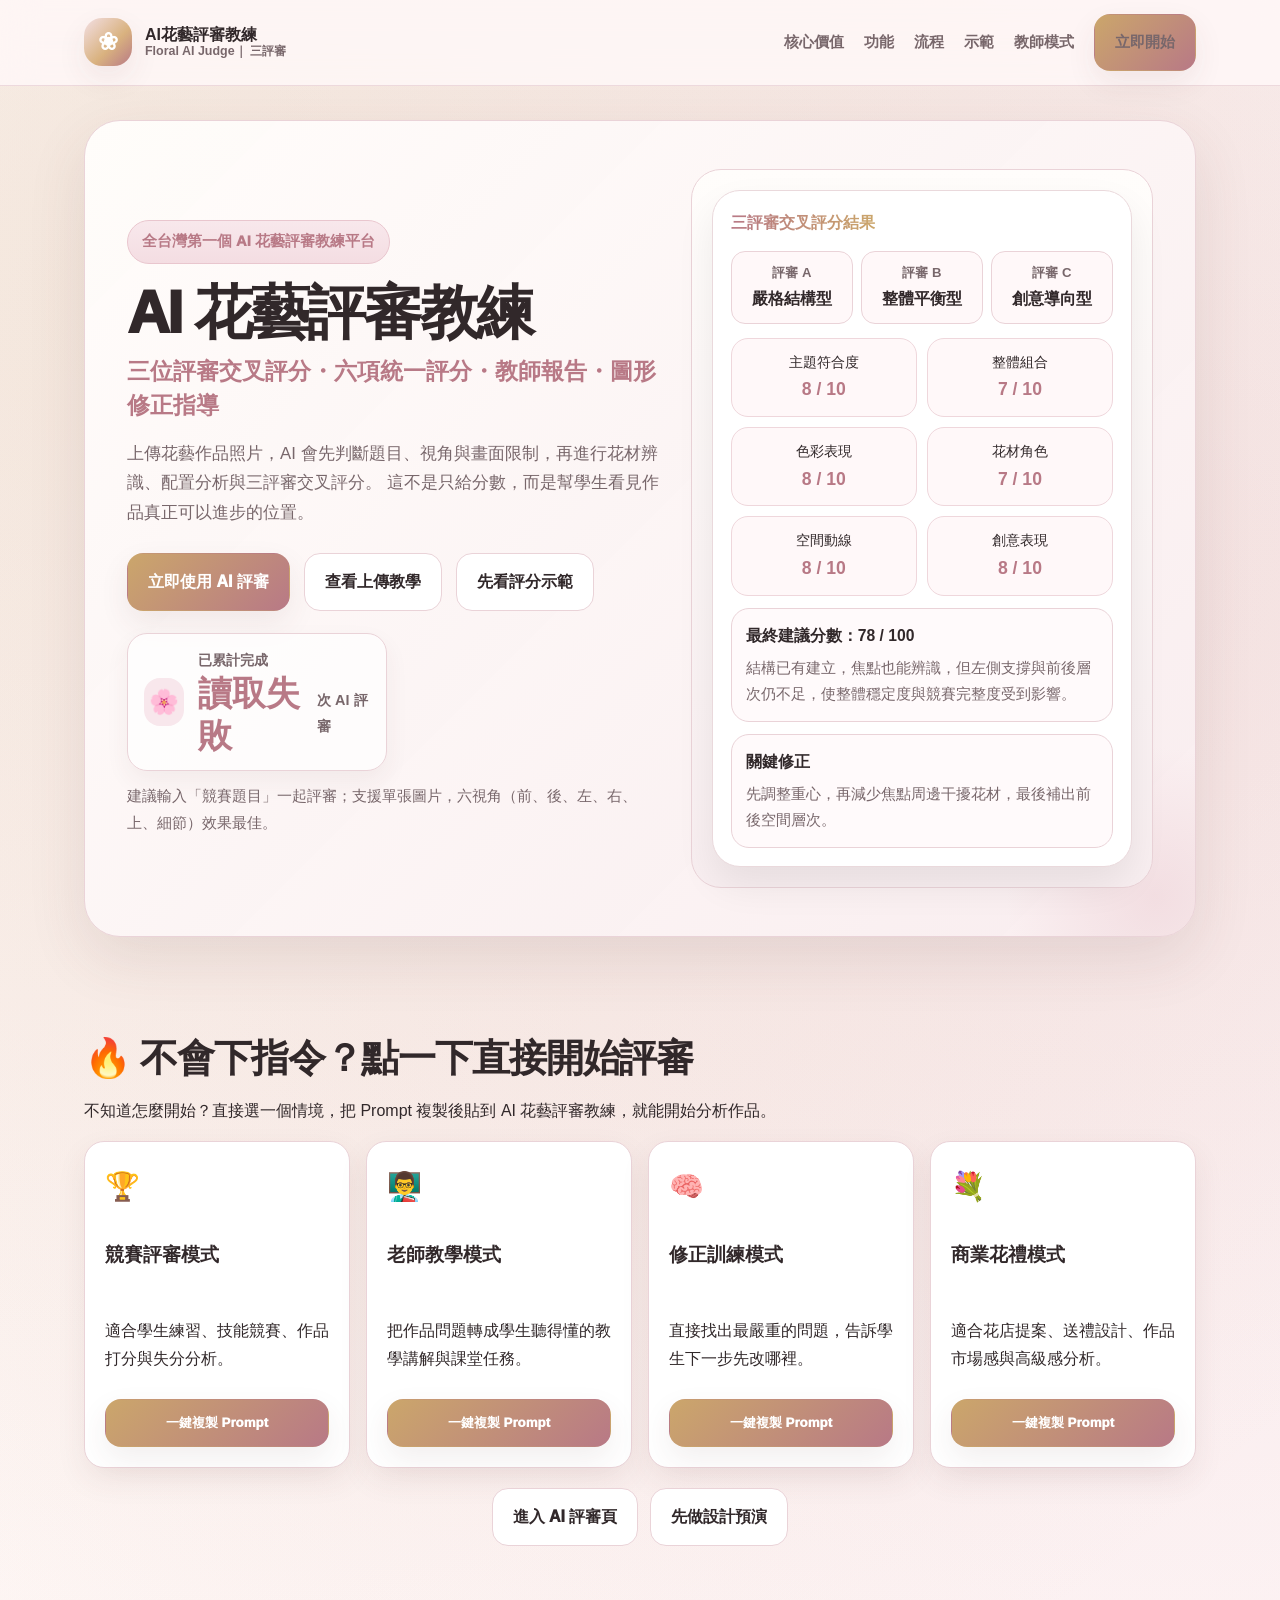
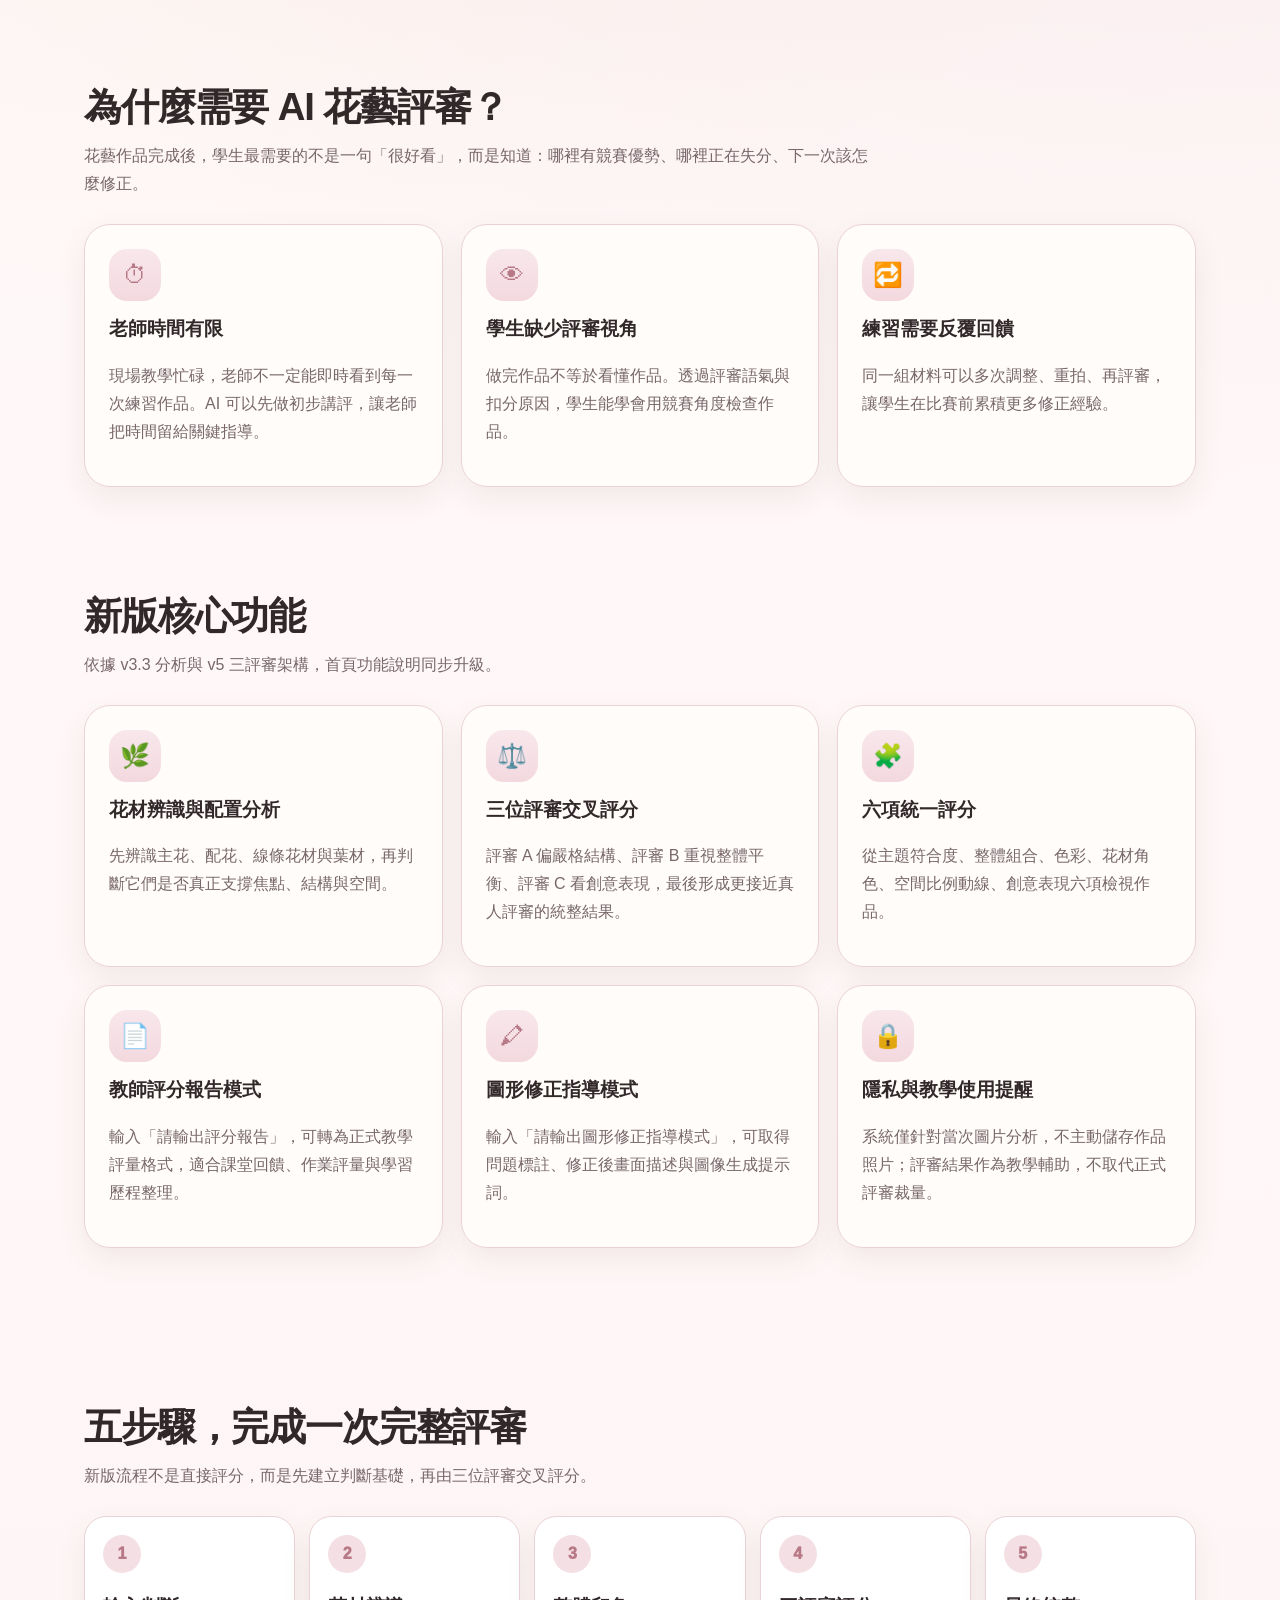
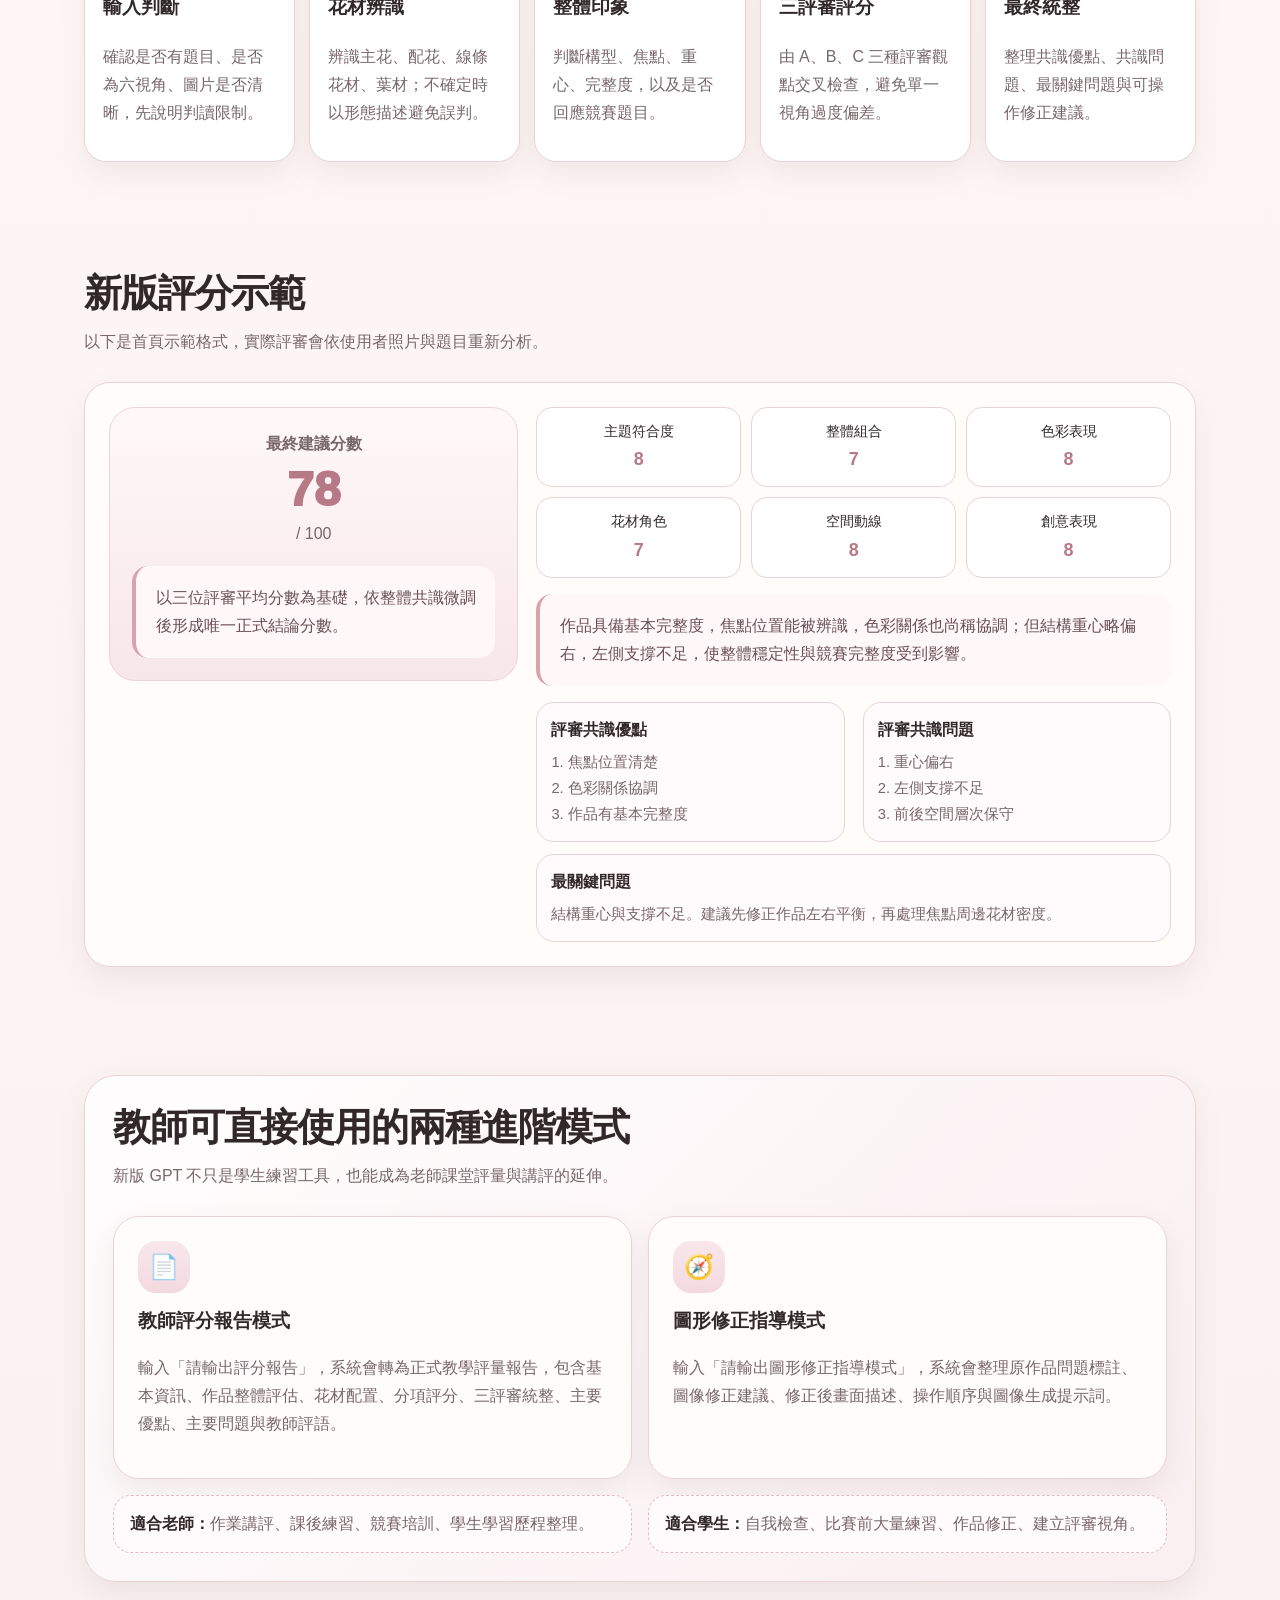
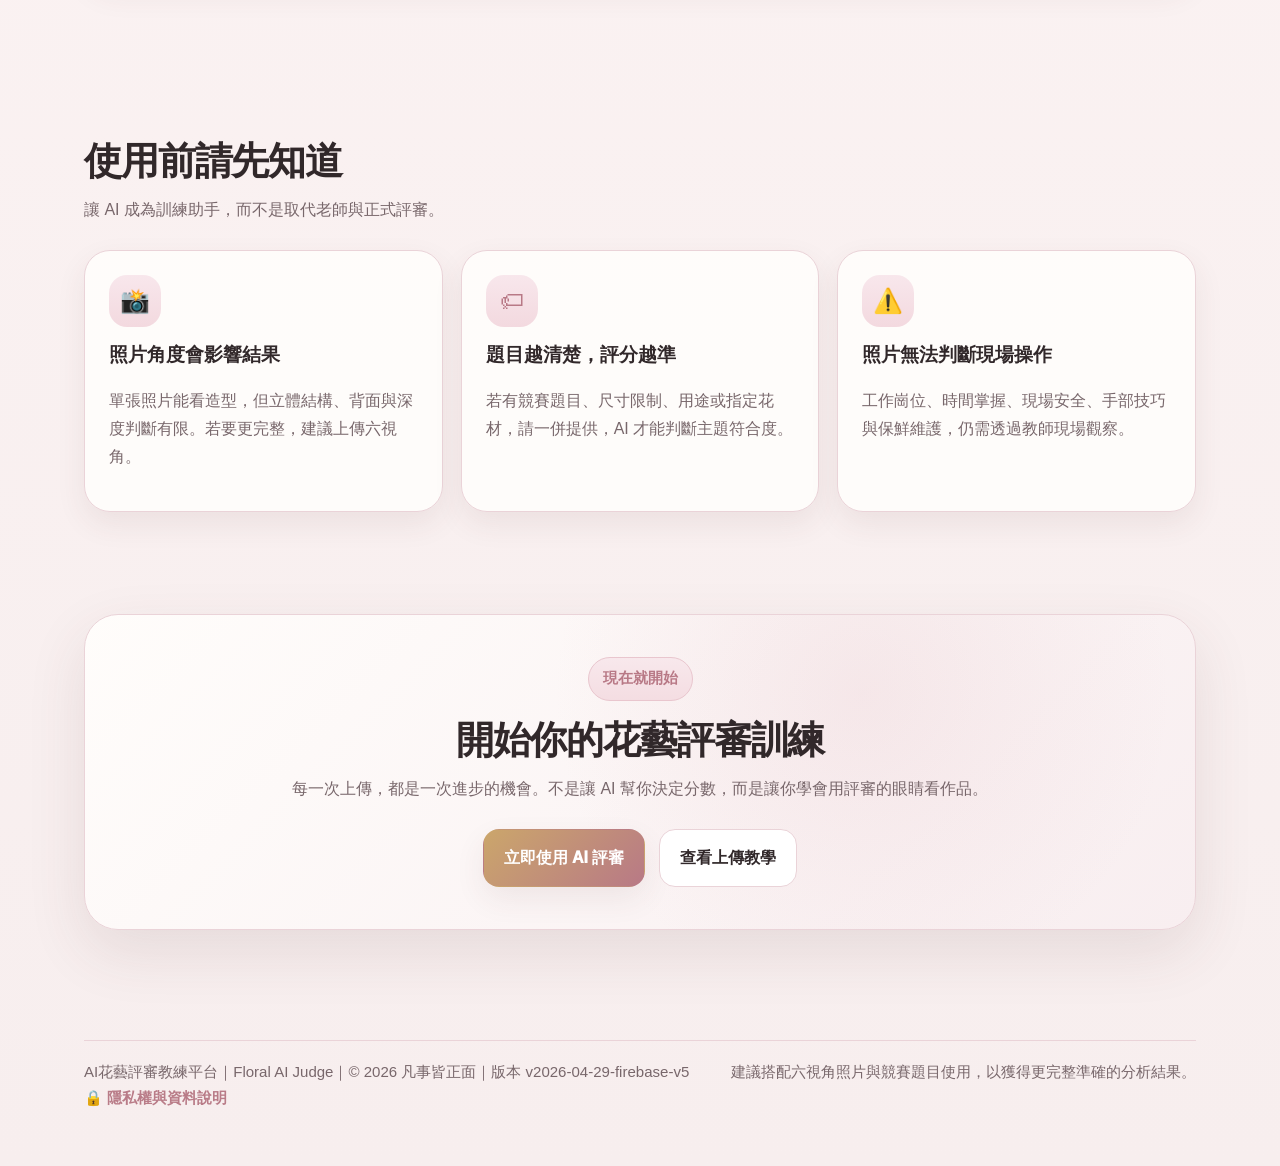
==== index.html @ 9bad2cea "Add files via upload" ====
<!DOCTYPE html>
<html lang="zh-Hant">
<head>
  <meta charset="utf-8" />
  <meta name="viewport" content="width=device-width, initial-scale=1.0" />

  <title>AI花藝評審教練平台｜三評審交叉評分</title>
  <meta name="app-version" content="2026-04-29-firebase-v5" />
  <meta name="description" content="全台灣第一個 AI 花藝評審教練平台。支援花材辨識、三位評審交叉評分、六項統一評分、教師評分報告與圖形修正指導模式。" />
  <meta name="keywords" content="AI花藝評審, 花藝評審教練, 花藝競賽, 花藝訓練, 三評審交叉評分, 教師評分報告, 圖形修正指導, Floral AI Judge" />
  <meta name="author" content="凡事皆正面" />
  <meta name="robots" content="index, follow" />

  <link rel="canonical" href="https://flora-coach-ai.web.app/" />

  <meta property="og:type" content="website" />
  <meta property="og:title" content="AI花藝評審教練平台｜三評審交叉評分" />
  <meta property="og:description" content="上傳花藝作品，獲得競賽級分析、三評審交叉評分、教師報告與圖形修正指導。" />
  <meta property="og:url" content="https://flora-coach-ai.web.app/" />
  <meta property="og:site_name" content="AI花藝評審教練平台" />
  <meta property="og:locale" content="zh_TW" />

  <meta name="twitter:card" content="summary_large_image" />
  <meta name="twitter:title" content="AI花藝評審教練平台｜三評審交叉評分" />
  <meta name="twitter:description" content="AI花藝評審教練" />

  <style>
    :root{
      --bg:#fff7f7;
      --bg2:#f8ecee;
      --card:#fffdfb;
      --ink:#31282a;
      --muted:#78676b;
      --soft:#f8e8ec;
      --soft2:#fff3f5;
      --line:#ead3d8;
      --rose:#d9a3ad;
      --rose-deep:#b87986;
      --gold:#cba66b;
      --gold-deep:#9c7440;
      --green:#6d8068;
      --green-soft:#eef6ec;
      --blue:#63788f;
      --shadow:0 22px 60px rgba(93, 51, 56, .11);
      --shadow2:0 12px 30px rgba(93, 51, 56, .08);
      --radius:26px;
      --max:1160px;
    }

    *{box-sizing:border-box}
    html{scroll-behavior:smooth}
    body{
      margin:0;
      font-family:-apple-system,BlinkMacSystemFont,"Segoe UI","Noto Sans TC","PingFang TC","Microsoft JhengHei",sans-serif;
      color:var(--ink);
      background:
        radial-gradient(circle at 10% 5%, rgba(203,166,107,.18), transparent 28%),
        radial-gradient(circle at 90% 10%, rgba(217,163,173,.24), transparent 28%),
        linear-gradient(180deg, #fffafa 0%, var(--bg) 48%, #f7eeee 100%);
      line-height:1.75;
    }

    a{text-decoration:none;color:inherit}
    .container{max-width:var(--max);margin:0 auto;padding:0 24px}
    .section{padding:78px 0}
    .muted{color:var(--muted)}
    .nowrap{white-space:nowrap}

    .nav{
      position:sticky;
      top:0;
      z-index:50;
      backdrop-filter:blur(18px);
      background:rgba(255,248,248,.82);
      border-bottom:1px solid rgba(234,211,216,.86);
    }

    .nav-inner{
      max-width:var(--max);
      margin:0 auto;
      padding:14px 24px;
      display:flex;
      align-items:center;
      justify-content:space-between;
      gap:18px;
    }

    .brand{display:flex;align-items:center;gap:13px;font-weight:900}
    .brand-mark{
      width:48px;height:48px;border-radius:18px;
      background:linear-gradient(135deg,#f3dfe4,#d9b27f 58%,#b87986);
      display:grid;place-items:center;color:#fff;font-size:24px;
      box-shadow:var(--shadow2);
    }
    .brand-text{line-height:1.18}
    .brand-text small{display:block;color:var(--muted);font-weight:750;font-size:.78rem}

    .nav-links{display:flex;align-items:center;gap:20px}
    .nav-links a{color:var(--muted);font-weight:850;font-size:.95rem}
    .nav-links a:hover{color:var(--ink)}

    .btn{
      display:inline-flex;align-items:center;justify-content:center;gap:9px;
      border-radius:16px;
      padding:14px 20px;
      font-weight:950;
      border:1px solid transparent;
      cursor:pointer;
      transition:.18s ease;
    }
    .btn:hover{transform:translateY(-1px)}
    .btn-primary{
      color:#fff;
      background:linear-gradient(135deg,var(--gold),var(--rose-deep));
      box-shadow:var(--shadow2);
    }
    .btn-secondary{background:#fff;border-color:var(--line);color:var(--ink)}
    .btn-secondary:hover{background:var(--soft2)}
    .btn-green{
      color:#fff;
      background:linear-gradient(135deg,#7f9f73,#4f7b59);
      box-shadow:var(--shadow2);
    }
    .btn-mini{padding:10px 14px;border-radius:14px;font-size:.93rem}

    .hero{padding:34px 0 38px}
    .hero-card{
      position:relative;
      overflow:hidden;
      border-radius:36px;
      border:1px solid var(--line);
      background:
        linear-gradient(135deg, rgba(255,253,251,.98), rgba(249,238,240,.96));
      box-shadow:var(--shadow);
      padding:48px 42px;
      display:grid;
      grid-template-columns:1.07fr .93fr;
      gap:32px;
      align-items:center;
    }
    .hero-card::after{
      content:"";
      position:absolute;
      width:320px;height:320px;border-radius:50%;
      right:-120px;bottom:-120px;
      background:radial-gradient(circle, rgba(217,163,173,.22), transparent 66%);
      pointer-events:none;
    }

    .badge{
      display:inline-flex;
      align-items:center;
      gap:8px;
      border-radius:999px;
      padding:8px 14px;
      background:linear-gradient(180deg,#f8e8ec,#f4dde2);
      border:1px solid #e9c6ce;
      color:var(--rose-deep);
      font-size:.92rem;
      font-weight:950;
    }

    .hero-title{
      margin:18px 0 12px;
      font-size:clamp(2.28rem,4.6vw,4.75rem);
      line-height:1.04;
      letter-spacing:-.045em;
      font-weight:1000;
    }
    .hero-sub{
      margin:0 0 12px;
      font-size:clamp(1.08rem,2vw,1.45rem);
      color:var(--rose-deep);
      font-weight:900;
      line-height:1.45;
    }
    .lead{max-width:650px;color:var(--muted);font-size:1.05rem}
    .cta-row{display:flex;gap:14px;flex-wrap:wrap;margin-top:26px}
    .stat-row{
      display:grid;
      grid-template-columns:repeat(2,minmax(0,1fr));
      gap:12px;
      margin-top:22px;
      max-width:540px;
    }
    .stat-card{
      background:rgba(255,255,255,.74);
      border:1px solid var(--line);
      border-radius:20px;
      padding:14px 16px;
      box-shadow:0 10px 24px rgba(93,51,56,.06);
    }
    .stat-label{color:var(--muted);font-size:.9rem;font-weight:850}
    .stat-number{display:block;font-size:1.75rem;line-height:1.2;font-weight:1000;color:var(--rose-deep)}
    .tiny-note{margin-top:12px;color:var(--muted);font-size:.95rem}

    .hero-panel{
      position:relative;
      background:linear-gradient(180deg,#fffdfb,#f8eef0);
      border:1px solid var(--line);
      border-radius:30px;
      padding:20px;
      min-height:472px;
      z-index:1;
    }
    .mock-report{
      background:#fff;
      border:1px solid #ead9dc;
      border-radius:28px;
      padding:18px;
      box-shadow:0 18px 38px rgba(0,0,0,.07);
    }
    .screen-top{display:flex;align-items:center;justify-content:space-between;margin-bottom:14px}
    .screen-title{font-weight:1000}
    .pill{
      display:inline-block;
      background:#f8e7ec;
      color:var(--rose-deep);
      border-radius:999px;
      padding:6px 10px;
      font-size:.8rem;
      font-weight:950;
    }

    .screen-title{
      font-weight:1000;
      background:linear-gradient(90deg,#b87986,#cba66b);
      -webkit-background-clip:text;
      -webkit-text-fill-color:transparent;
    }

    .judge-tabs{display:grid;grid-template-columns:repeat(3,1fr);gap:8px;margin:10px 0 14px}
    .judge-tab{
      border:1px solid var(--line);
      border-radius:14px;
      padding:10px 8px;
      background:#fff8f9;
      text-align:center;
      font-size:.82rem;
      color:var(--muted);
      font-weight:850;
    }
    .judge-tab b{display:block;color:var(--ink);font-size:1rem}

    .score-grid{display:grid;grid-template-columns:repeat(2,1fr);gap:10px}
    .score-item{
      background:#fff8f9;
      border:1px solid #efd7dc;
      border-radius:17px;
      padding:11px 10px;
      text-align:center;
      font-size:.88rem;
    }
    .score-item b{display:block;color:var(--rose-deep);font-size:1.1rem}
    .mini-card{
      margin-top:12px;
      padding:13px 14px;
      border-radius:18px;
      border:1px solid var(--line);
      background:#fffafb;
    }
    .mini-card h4{margin:0 0 7px;font-size:.98rem}
    .mini-card div,.mini-card p{color:var(--muted);font-size:.92rem;margin:0}

    .section-title{
      margin:0 0 12px;
      font-size:clamp(1.75rem,3vw,2.45rem);
      line-height:1.2;
      letter-spacing:-.03em;
    }
    .section-sub{margin:0 0 26px;color:var(--muted);max-width:790px}
    .grid-3{display:grid;grid-template-columns:repeat(3,1fr);gap:18px}
    .grid-2{display:grid;grid-template-columns:repeat(2,1fr);gap:18px}
    .card{
      background:rgba(255,253,251,.92);
      border:1px solid var(--line);
      border-radius:var(--radius);
      box-shadow:var(--shadow2);
      padding:24px;
    }
    .card h3{margin:0 0 8px;font-size:1.16rem}
    .icon{
      width:52px;height:52px;border-radius:18px;
      display:grid;place-items:center;
      background:linear-gradient(180deg,#f8e7ec,#f3d9df);
      color:var(--rose-deep);
      font-size:24px;
      margin-bottom:12px;
    }

    .process{
      position:relative;
      display:grid;
      grid-template-columns:repeat(5,1fr);
      gap:14px;
    }
    .process-card{
      background:#fff;
      border:1px solid var(--line);
      border-radius:22px;
      padding:18px;
      box-shadow:var(--shadow2);
    }
    .step-num{
      width:38px;height:38px;border-radius:50%;
      display:grid;place-items:center;
      background:#f4dfe4;
      color:var(--rose-deep);
      font-weight:1000;
      margin-bottom:10px;
    }

    .feature-band{
      border:1px solid var(--line);
      border-radius:32px;
      padding:28px;
      background:linear-gradient(135deg,rgba(255,255,255,.86),rgba(250,238,241,.88));
      box-shadow:var(--shadow2);
    }

    .sample-wrap{
      display:grid;
      grid-template-columns:1fr 1.55fr;
      gap:18px;
      align-items:start;
    }
    .score-box{
      background:linear-gradient(180deg,#fff8f9,#f7e6ea);
      border:1px solid #ecd4da;
      border-radius:26px;
      padding:22px;
      text-align:center;
    }
    .score-box .big{font-size:3rem;font-weight:1000;color:var(--rose-deep);line-height:1}
    .score-list{display:grid;grid-template-columns:repeat(3,1fr);gap:10px}
    .score-list div{
      background:#fff;
      border:1px solid var(--line);
      border-radius:16px;
      padding:11px 10px;
      text-align:center;
      font-size:.9rem;
    }
    .score-list b{display:block;color:var(--rose-deep);font-size:1.12rem}
    .quote{
      margin-top:16px;
      padding:18px 18px 18px 20px;
      border-left:4px solid var(--rose);
      background:#fff7f8;
      border-radius:16px;
      color:#695057;
    }

    .teacher-report{
      display:grid;
      grid-template-columns:1fr 1fr;
      gap:16px;
    }
    .report-line{
      border:1px dashed #e2bdc5;
      background:#fffafb;
      border-radius:18px;
      padding:14px 16px;
      color:var(--muted);
    }
    .report-line b{color:var(--ink)}

    .cta{
      text-align:center;
      border:1px solid var(--line);
      border-radius:34px;
      padding:42px 24px;
      box-shadow:var(--shadow);
      background:
        radial-gradient(circle at 70% 25%, rgba(217,163,173,.16), transparent 38%),
        linear-gradient(135deg, rgba(255,253,251,.98), rgba(248,238,240,.96));
    }

    .footer{padding:32px 0 54px;color:var(--muted);font-size:.94rem}
    .footer-line{
      display:flex;
      justify-content:space-between;
      flex-wrap:wrap;
      gap:16px;
      border-top:1px solid var(--line);
      padding-top:18px;
    }

    @media (max-width:980px){
      .hero-card,.grid-3,.grid-2,.sample-wrap,.teacher-report{grid-template-columns:1fr}
      .process{grid-template-columns:1fr 1fr}
      .hero-card{padding:34px 24px}
      .nav-inner{flex-wrap:wrap}
      .nav-links{gap:14px;flex-wrap:wrap}
    }

    @media (max-width:640px){
      .container,.nav-inner{padding-left:18px;padding-right:18px}
      .brand-mark{width:42px;height:42px;border-radius:15px}
      .brand-text small{font-size:.72rem}
      .hero{padding-top:22px}
      .hero-panel{min-height:auto}
      .stat-row,.process{grid-template-columns:1fr}
      .score-list,.score-grid{grid-template-columns:1fr 1fr}
      .btn{width:100%}
      .cta-row{flex-direction:column}
      .section{padding:58px 0}
    }

     .prompt-starter-section {
  padding: 60px 0;
}

.prompt-starter-grid {
  display: grid;
  grid-template-columns: repeat(4, 1fr);
  gap: 16px;
}

.prompt-starter-card {
  background: #fff;
  border: 1px solid var(--line);
  border-radius: 20px;
  padding: 20px;
  box-shadow: var(--shadow2);
  display: flex;
  flex-direction: column;
  gap: 10px;
}

.prompt-icon {
  font-size: 28px;
}

.prompt-starter-actions {
  margin-top: 20px;
  display: flex;
  gap: 12px;
  justify-content: center;
  flex-wrap: wrap;
}

@media (max-width: 900px) {
  .prompt-starter-grid {
    grid-template-columns: 1fr 1fr;
  }
}

@media (max-width: 600px) {
  .prompt-starter-grid {
    grid-template-columns: 1fr;
  }
}


  </style>

  <script type="application/ld+json">
  {
    "@context":"https://schema.org",
    "@type":"WebSite",
    "name":"AI花藝評審教練平台",
    "url":"https://flora-coach-ai.web.app/",
    "description":"支援花材辨識、三位評審交叉評分、教師評分報告與圖形修正指導的 AI 花藝教學工具。",
    "inLanguage":"zh-Hant",
    "publisher":{"@type":"Organization","name":"凡事皆正面"}
  }
  </script>
</head>

<body>
  <nav class="nav">
    <div class="nav-inner">
      <a class="brand" href="#top" aria-label="回到首頁">
        <div class="brand-mark">❀</div>
        <div class="brand-text">
          AI花藝評審教練
          <small>Floral AI Judge｜ 三評審</small>
        </div>
      </a>

      <div class="nav-links">
        <a href="#value">核心價值</a>
        <a href="#features">功能</a>
        <a href="#workflow">流程</a>
        <a href="#sample">示範</a>
        <a href="#teacher">教師模式</a>
        <a class="btn btn-primary"
           href="https://chatgpt.com/g/g-69cd22b183548191bb183c5349d9cc3a-aihua-yi-ping-shen-jiao-lian"
           target="_blank"
           rel="noopener noreferrer"
           onclick="addGasCounterOnce()">
            立即開始
        </a>
      </div>
    </div>
  </nav>

  <header class="hero" id="top">
    <div class="container">
      <div class="hero-card">
        <div>
          <span class="badge">全台灣第一個 AI 花藝評審教練平台</span>
          <h1 class="hero-title">AI 花藝評審教練</h1>
          <p class="hero-sub">三位評審交叉評分・六項統一評分・教師報告・圖形修正指導</p>

          <p class="lead">
            上傳花藝作品照片，AI 會先判斷題目、視角與畫面限制，再進行花材辨識、配置分析與三評審交叉評分。
            這不是只給分數，而是幫學生看見作品真正可以進步的位置。
          </p>

          <div class="cta-row">
            <a class="btn btn-primary"
              href="https://chatgpt.com/g/g-69cd22b183548191bb183c5349d9cc3a-aihua-yi-ping-shen-jiao-lian"
              target="_blank"
                rel="noopener noreferrer"
               onclick="addGasCounterOnce()">
                立即使用 AI 評審
            </a>
            <a class="btn btn-secondary" href="upload-guide.html">查看上傳教學</a>
            <a class="btn btn-secondary" href="#sample">先看評分示範</a>
                       
          </div>

          <div class="stat-row" aria-label="平台使用統計">
          <div class="stat-card" style="display:flex;align-items:center;gap:14px;max-width:360px;">
            <div style="width:48px;height:48px;border-radius:16px;background:#f8e7ec;display:grid;place-items:center;font-size:24px;">
              🌸
            </div>
              <div>
               <div class="stat-label">已累計完成</div>
                <div style="display:flex;align-items:baseline;gap:8px;">
                 <span class="stat-number" style="font-size:2.15rem;">
                   <b id="counterValue">載入中…</b>
                 </span>
                <span class="stat-label">次 AI 評審</span>
               </div>
              </div>
             </div>
            </div>

          <div class="tiny-note">建議輸入「競賽題目」一起評審；支援單張圖片，六視角（前、後、左、右、上、細節）效果最佳。</div>
        </div>

        <div class="hero-panel">
          <div class="mock-report">
            <div class="screen-top">
              <div class="screen-title">三評審交叉評分結果</div>
             
            </div>

            <div class="judge-tabs">
              <div class="judge-tab">評審 A<b>嚴格結構型</b></div>
              <div class="judge-tab">評審 B<b>整體平衡型</b></div>
              <div class="judge-tab">評審 C<b>創意導向型</b></div>
            </div>

            <div class="score-grid">
              <div class="score-item"><span>主題符合度</span><b>8 / 10</b></div>
              <div class="score-item"><span>整體組合</span><b>7 / 10</b></div>
              <div class="score-item"><span>色彩表現</span><b>8 / 10</b></div>
              <div class="score-item"><span>花材角色</span><b>7 / 10</b></div>
              <div class="score-item"><span>空間動線</span><b>8 / 10</b></div>
              <div class="score-item"><span>創意表現</span><b>8 / 10</b></div>
            </div>

            <div class="mini-card">
              <h4>最終建議分數：78 / 100</h4>
              <p>結構已有建立，焦點也能辨識，但左側支撐與前後層次仍不足，使整體穩定度與競賽完整度受到影響。</p>
            </div>

            <div class="mini-card">
              <h4>關鍵修正</h4>
              <p>先調整重心，再減少焦點周邊干擾花材，最後補出前後空間層次。</p>
            </div>
          </div>
        </div>
      </div>
    </div>
  </header>

  <main>
    
    <section id="prompt-starter" class="prompt-starter-section">
         <div class="container">
           <h2 class="section-title">🔥 不會下指令？點一下直接開始評審</h2>
               <p class="section-desc">
                不知道怎麼開始？直接選一個情境，把 Prompt 複製後貼到 AI 花藝評審教練，就能開始分析作品。
               </p>

              <div class="prompt-starter-grid">
              <div class="prompt-starter-card">
              <div class="prompt-icon">🏆</div>
              <h3>競賽評審模式</h3>
              <p>適合學生練習、技能競賽、作品打分與失分分析。</p>
                <button type="button" class="btn btn-primary" onclick="copyFloralPrompt('contest')">一鍵複製 Prompt</button>
              </div>

              <div class="prompt-starter-card">
              <div class="prompt-icon">👨‍🏫</div>
              <h3>老師教學模式</h3>
              <p>把作品問題轉成學生聽得懂的教學講解與課堂任務。</p>
              <button type="button" class="btn btn-primary" onclick="copyFloralPrompt('teacher')">一鍵複製 Prompt</button>
              </div>

              <div class="prompt-starter-card">
              <div class="prompt-icon">🧠</div>
              <h3>修正訓練模式</h3>
              <p>直接找出最嚴重的問題，告訴學生下一步先改哪裡。</p>
              <button type="button" class="btn btn-primary" onclick="copyFloralPrompt('fix')">一鍵複製 Prompt</button>
              </div>

              <div class="prompt-starter-card">
              <div class="prompt-icon">💐</div>
              <h3>商業花禮模式</h3>
              <p>適合花店提案、送禮設計、作品市場感與高級感分析。</p>
             <button type="button" class="btn btn-primary" onclick="copyFloralPrompt('market')">一鍵複製 Prompt</button>
           </div>
         </div>

          <div class="prompt-starter-actions">
            <a href="judge.html" class="btn btn-secondary">進入 AI 評審頁</a>
            <a href="generate.html" class="btn btn-secondary">先做設計預演</a>
         </div>
        </div>
     </section>
     
    <section class="section" id="value">
      <div class="container">
        <h2 class="section-title">為什麼需要 AI 花藝評審？</h2>
        <p class="section-sub">
          花藝作品完成後，學生最需要的不是一句「很好看」，而是知道：哪裡有競賽優勢、哪裡正在失分、下一次該怎麼修正。
        </p>

        <div class="grid-3">
          <div class="card">
            <div class="icon">⏱</div>
            <h3>老師時間有限</h3>
            <p class="muted">現場教學忙碌，老師不一定能即時看到每一次練習作品。AI 可以先做初步講評，讓老師把時間留給關鍵指導。</p>
          </div>
          <div class="card">
            <div class="icon">👁</div>
            <h3>學生缺少評審視角</h3>
            <p class="muted">做完作品不等於看懂作品。透過評審語氣與扣分原因，學生能學會用競賽角度檢查作品。</p>
          </div>
          <div class="card">
            <div class="icon">🔁</div>
            <h3>練習需要反覆回饋</h3>
            <p class="muted">同一組材料可以多次調整、重拍、再評審，讓學生在比賽前累積更多修正經驗。</p>
          </div>
        </div>
      </div>
    </section>

    
    <section class="section" id="features" style="padding-top:28px">
      <div class="container">
        <h2 class="section-title">新版核心功能</h2>
        <p class="section-sub">依據 v3.3 分析與 v5 三評審架構，首頁功能說明同步升級。</p>

        <div class="grid-3">
          <div class="card">
            <div class="icon">🌿</div>
            <h3>花材辨識與配置分析</h3>
            <p class="muted">先辨識主花、配花、線條花材與葉材，再判斷它們是否真正支撐焦點、結構與空間。</p>
          </div>
          <div class="card">
            <div class="icon">⚖️</div>
            <h3>三位評審交叉評分</h3>
            <p class="muted">評審 A 偏嚴格結構、評審 B 重視整體平衡、評審 C 看創意表現，最後形成更接近真人評審的統整結果。</p>
          </div>
          <div class="card">
            <div class="icon">🧩</div>
            <h3>六項統一評分</h3>
            <p class="muted">從主題符合度、整體組合、色彩、花材角色、空間比例動線、創意表現六項檢視作品。</p>
          </div>
          <div class="card">
            <div class="icon">📄</div>
            <h3>教師評分報告模式</h3>
            <p class="muted">輸入「請輸出評分報告」，可轉為正式教學評量格式，適合課堂回饋、作業評量與學習歷程整理。</p>
          </div>
          <div class="card">
            <div class="icon">🖍</div>
            <h3>圖形修正指導模式</h3>
            <p class="muted">輸入「請輸出圖形修正指導模式」，可取得問題標註、修正後畫面描述與圖像生成提示詞。</p>
          </div>
          <div class="card">
            <div class="icon">🔒</div>
            <h3>隱私與教學使用提醒</h3>
            <p class="muted">系統僅針對當次圖片分析，不主動儲存作品照片；評審結果作為教學輔助，不取代正式評審裁量。</p>
          </div>
        </div>
      </div>
    </section>

    <section class="section" id="workflow">
      <div class="container">
        <h2 class="section-title">五步驟，完成一次完整評審</h2>
        <p class="section-sub">新版流程不是直接評分，而是先建立判斷基礎，再由三位評審交叉評分。</p>

        <div class="process">
          <div class="process-card">
            <div class="step-num">1</div>
            <h3>輸入判斷</h3>
            <p class="muted">確認是否有題目、是否為六視角、圖片是否清晰，先說明判讀限制。</p>
          </div>
          <div class="process-card">
            <div class="step-num">2</div>
            <h3>花材辨識</h3>
            <p class="muted">辨識主花、配花、線條花材、葉材；不確定時以形態描述避免誤判。</p>
          </div>
          <div class="process-card">
            <div class="step-num">3</div>
            <h3>整體印象</h3>
            <p class="muted">判斷構型、焦點、重心、完整度，以及是否回應競賽題目。</p>
          </div>
          <div class="process-card">
            <div class="step-num">4</div>
            <h3>三評審評分</h3>
            <p class="muted">由 A、B、C 三種評審觀點交叉檢查，避免單一視角過度偏差。</p>
          </div>
          <div class="process-card">
            <div class="step-num">5</div>
            <h3>最終統整</h3>
            <p class="muted">整理共識優點、共識問題、最關鍵問題與可操作修正建議。</p>
          </div>
        </div>
      </div>
    </section>

    <section class="section" id="sample" style="padding-top:30px">
      <div class="container">
        <h2 class="section-title">新版評分示範</h2>
        <p class="section-sub">以下是首頁示範格式，實際評審會依使用者照片與題目重新分析。</p>

        <div class="card">
          <div class="sample-wrap">
            <div class="score-box">
              <div style="font-weight:900;color:var(--muted);margin-bottom:8px">最終建議分數</div>
              <div class="big">78</div>
              <div style="margin-top:6px;color:var(--muted)">/ 100</div>
              <div class="quote" style="text-align:left;margin-top:18px">
                以三位評審平均分數為基礎，依整體共識微調後形成唯一正式結論分數。
              </div>
            </div>

            <div>
              <div class="score-list">
                <div><span>主題符合度</span><b>8</b></div>
                <div><span>整體組合</span><b>7</b></div>
                <div><span>色彩表現</span><b>8</b></div>
                <div><span>花材角色</span><b>7</b></div>
                <div><span>空間動線</span><b>8</b></div>
                <div><span>創意表現</span><b>8</b></div>
              </div>

              <div class="quote">
                作品具備基本完整度，焦點位置能被辨識，色彩關係也尚稱協調；但結構重心略偏右，左側支撐不足，使整體穩定性與競賽完整度受到影響。
              </div>

              <div class="grid-2" style="margin-top:16px">
                <div class="mini-card" style="margin-top:0">
                  <h4>評審共識優點</h4>
                  <div>1. 焦點位置清楚<br>2. 色彩關係協調<br>3. 作品有基本完整度</div>
                </div>
                <div class="mini-card" style="margin-top:0">
                  <h4>評審共識問題</h4>
                  <div>1. 重心偏右<br>2. 左側支撐不足<br>3. 前後空間層次保守</div>
                </div>
              </div>

              <div class="mini-card">
                <h4>最關鍵問題</h4>
                <div>結構重心與支撐不足。建議先修正作品左右平衡，再處理焦點周邊花材密度。</div>
              </div>
            </div>
          </div>
        </div>
      </div>
    </section>

    <section class="section" id="teacher" style="padding-top:30px">
      <div class="container">
        <div class="feature-band">
          <h2 class="section-title">教師可直接使用的兩種進階模式</h2>
          <p class="section-sub">新版 GPT 不只是學生練習工具，也能成為老師課堂評量與講評的延伸。</p>

          <div class="teacher-report">
            <div class="card">
              <div class="icon">📄</div>
              <h3>教師評分報告模式</h3>
              <p class="muted">輸入「請輸出評分報告」，系統會轉為正式教學評量報告，包含基本資訊、作品整體評估、花材配置、分項評分、三評審統整、主要優點、主要問題與教師評語。</p>
            </div>
            <div class="card">
              <div class="icon">🧭</div>
              <h3>圖形修正指導模式</h3>
              <p class="muted">輸入「請輸出圖形修正指導模式」，系統會整理原作品問題標註、圖像修正建議、修正後畫面描述、操作順序與圖像生成提示詞。</p>
            </div>
          </div>

          <div class="teacher-report" style="margin-top:16px">
            <div class="report-line"><b>適合老師：</b>作業講評、課後練習、競賽培訓、學生學習歷程整理。</div>
            <div class="report-line"><b>適合學生：</b>自我檢查、比賽前大量練習、作品修正、建立評審視角。</div>
          </div>
        </div>
      </div>
    </section>

    <section class="section">
      <div class="container">
        <h2 class="section-title">使用前請先知道</h2>
        <p class="section-sub">讓 AI 成為訓練助手，而不是取代老師與正式評審。</p>

        <div class="grid-3">
          <div class="card">
            <div class="icon">📸</div>
            <h3>照片角度會影響結果</h3>
            <p class="muted">單張照片能看造型，但立體結構、背面與深度判斷有限。若要更完整，建議上傳六視角。</p>
          </div>
          <div class="card">
            <div class="icon">🏷</div>
            <h3>題目越清楚，評分越準</h3>
            <p class="muted">若有競賽題目、尺寸限制、用途或指定花材，請一併提供，AI 才能判斷主題符合度。</p>
          </div>
          <div class="card">
            <div class="icon">⚠️</div>
            <h3>照片無法判斷現場操作</h3>
            <p class="muted">工作崗位、時間掌握、現場安全、手部技巧與保鮮維護，仍需透過教師現場觀察。</p>
          </div>
        </div>
      </div>
    </section>

    <section class="section" id="start" style="padding-top:24px">
      <div class="container">
        <div class="cta">
          <span class="badge">現在就開始</span>
          <h2 class="section-title" style="margin-top:16px">開始你的花藝評審訓練</h2>
          <p class="section-sub" style="margin:0 auto 24px">
            每一次上傳，都是一次進步的機會。不是讓 AI 幫你決定分數，而是讓你學會用評審的眼睛看作品。
          </p>
          <div class="cta-row" style="justify-content:center">
            <a class="btn btn-primary"
               href="https://chatgpt.com/g/g-69cd22b183548191bb183c5349d9cc3a-aihua-yi-ping-shen-jiao-lian"
               target="_blank"
               rel="noopener noreferrer"
               onclick="addGasCounterOnce()">
              立即使用 AI 評審
             </a>
            <a class="btn btn-secondary" href="upload-guide.html">查看上傳教學</a>
          </div>
        </div>
      </div>
    </section>
  </main>

  <footer class="footer">
    <div class="container">
      <div class="footer-line">
        <div>
          AI花藝評審教練平台｜Floral AI Judge｜© 2026 凡事皆正面｜版本 v2026-04-29-firebase-v5<br>
          <a href="privacy.html" style="color:#b97c88;font-weight:900;">🔒 隱私權與資料說明</a>
        </div>
        <div>建議搭配六視角照片與競賽題目使用，以獲得更完整準確的分析結果。</div>
      </div>
    </div>
  </footer>

 <script>
const GAS_URL = "https://script.google.com/macros/s/AKfycbzLRUozBhn6R2HHpUDskVDH87-dLrxUV64rrv4qr_3LvVwlKV7J1LhAP83sFL_B684S6g/exec";
const SITE = "floral-ai-judge";
const VERSION = "2026-04-29-github-gas-v2";

function formatNumber(value) {
  return Number(value || 0).toLocaleString("zh-TW");
}

async function loadCounter() {
  const totalEl = document.getElementById("counterValue");
  
  try {
    const res = await fetch(`${GAS_URL}?action=get&site=${encodeURIComponent(SITE)}&t=${Date.now()}`, {
      method: "GET",
      cache: "no-store"
    });

    const data = await res.json();

    if (data.ok) {
      if (totalEl) totalEl.textContent = formatNumber(data.totalCount || data.count || 0);
      
    } else {
      
      console.error("讀取 GAS 計數失敗:", data);
    }
  } catch (err) {
    if (totalEl) totalEl.textContent = "讀取失敗";
    console.error("讀取 GAS 失敗:", err);
  }
}

let hasClickedAIJudge = false;

function addGasCounterOnce() {
  if (hasClickedAIJudge) return;
  hasClickedAIJudge = true;

  const url = `${GAS_URL}?action=increment&site=${encodeURIComponent(SITE)}&t=${Date.now()}`;

  if (navigator.sendBeacon) {
    navigator.sendBeacon(url);
  } else {
    fetch(url, {
      method: "GET",
      cache: "no-store",
      keepalive: true
    }).catch(err => console.error("累加 GAS 失敗:", err));
  }
}

window.addEventListener("DOMContentLoaded", loadCounter);
console.log("Floral AI Judge version:", VERSION);
</script>

  <script>
function copyFloralPrompt(type) {
  const prompts = {
    contest: `請你扮演「花藝競賽評審」。

我會上傳一張花藝作品照片，請依照以下方式評分：

1. 主題符合度（0–10）
2. 整體組合（0–10）
3. 色彩表現（0–10）
4. 花材角色（0–10）
5. 空間動線（0–10）
6. 創意表現（0–10）

請提供：
- 每項評分與原因
- 三位不同評審觀點
- 最終總分（100分制）
- 最關鍵扣分原因
- 修正建議

請用「比賽評審語氣」。`,

    teacher: `請用「老師教學模式」分析這個花藝作品。

請說明：
1. 優點
2. 問題
3. 為什麼
4. 怎麼改
5. 設計原理（學生聽得懂）
6. 課堂練習
7. 評分標準`,

    fix: `請幫我做「作品修正訓練」。

請直接告訴我：
1. 最嚴重3個問題
2. 扣分原因
3. 修正順序
4. 最優先要改的地方

請用教練語氣。`,

    market: `請用「商業花禮顧問」角度分析。

請說明：
1. 第一印象
2. 市場吸引力
3. 高級感
4. 可販售性
5. 如何提升價格感
6. 客戶說明話術`
  };

  navigator.clipboard.writeText(prompts[type]).then(() => {
    alert("✅ Prompt 已複製！直接貼到 AI 花藝評審教練使用");
  }).catch(() => {
    alert("❗ 複製失敗，請手動複製");
  });
}
</script>

</body>
</html>
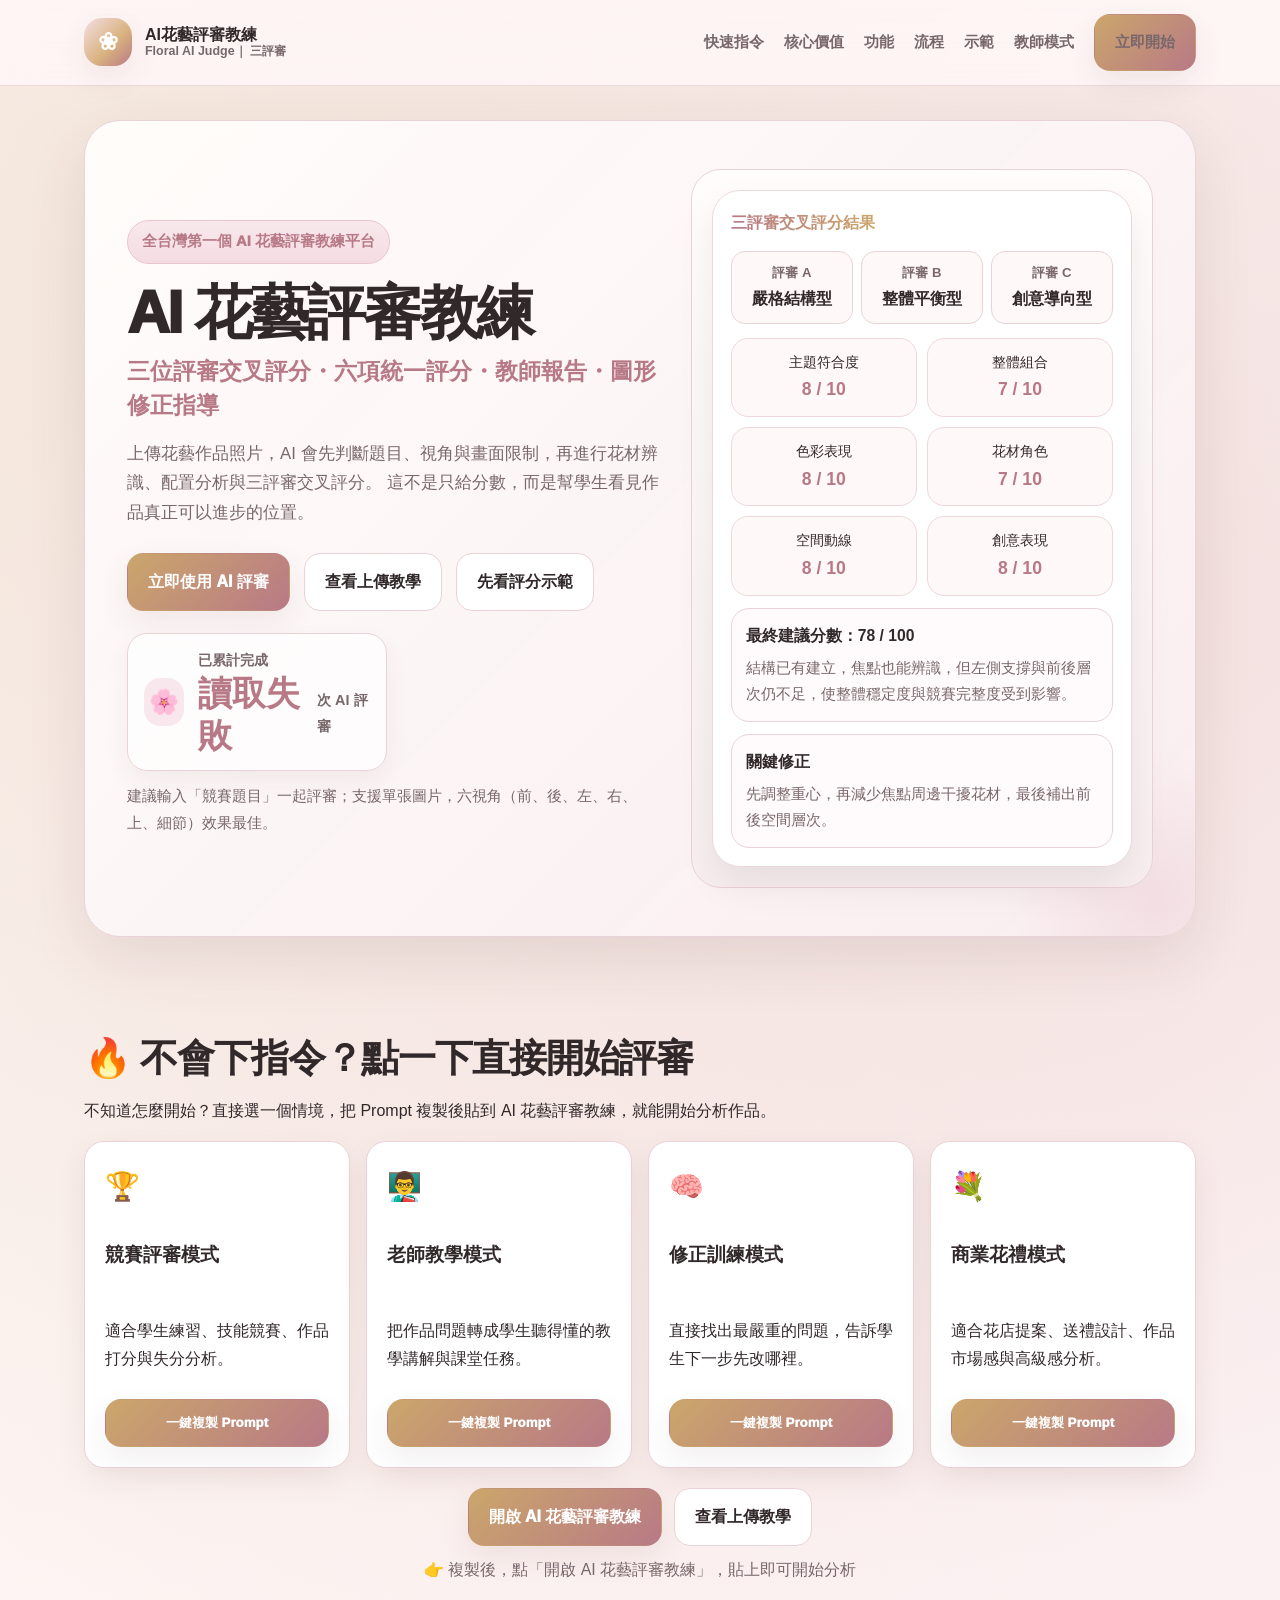
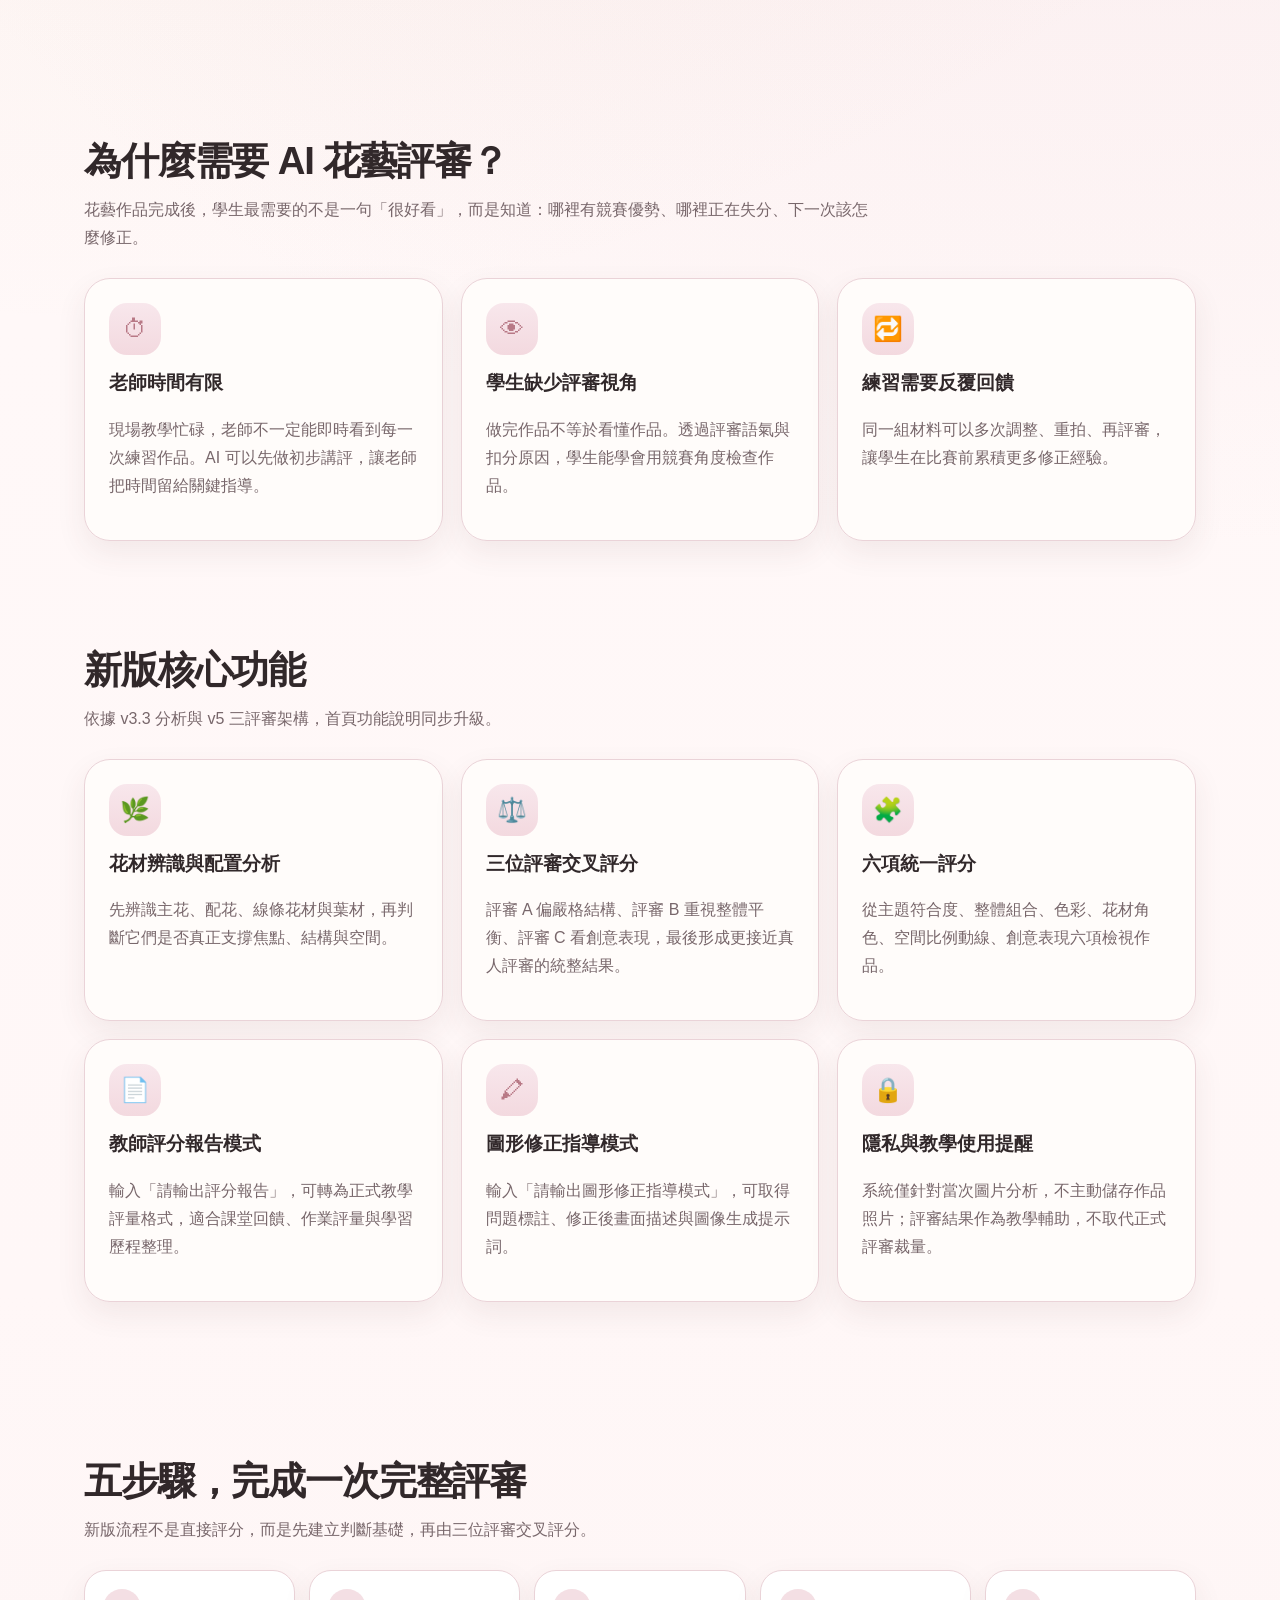
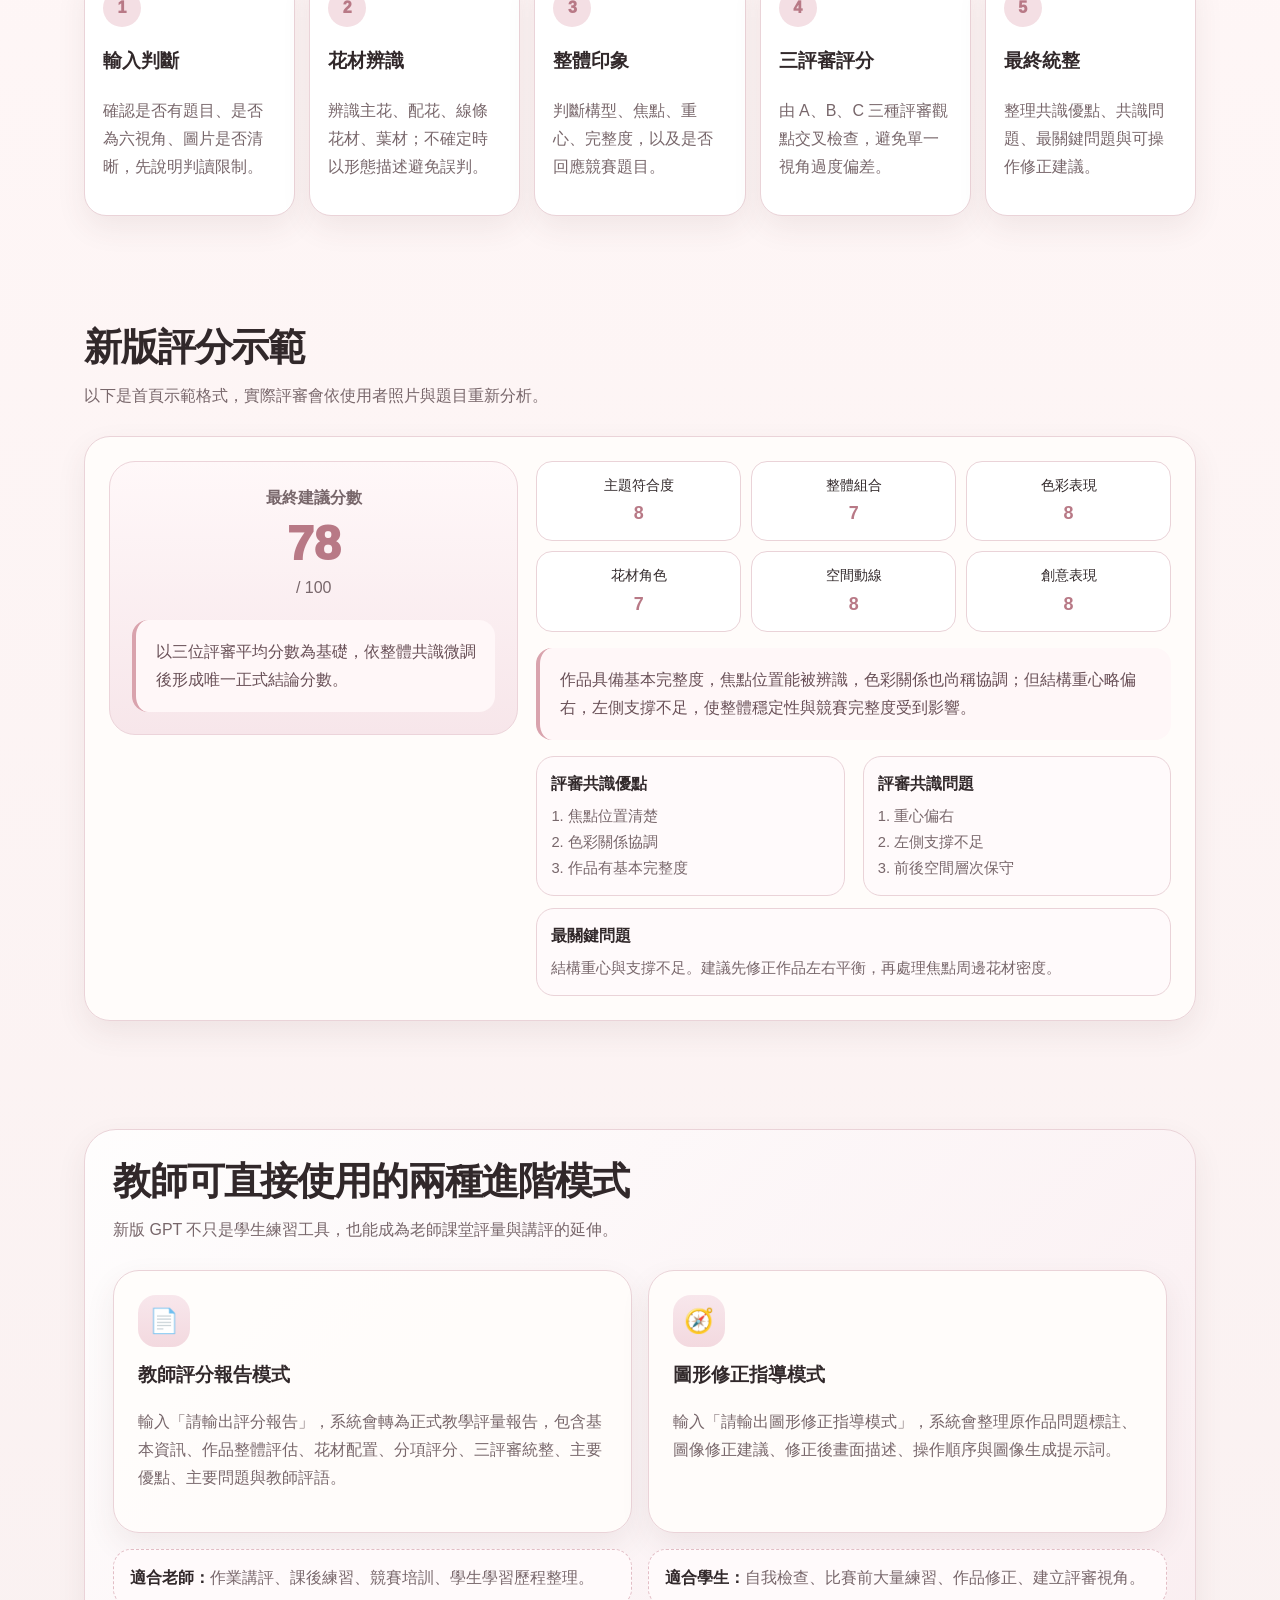
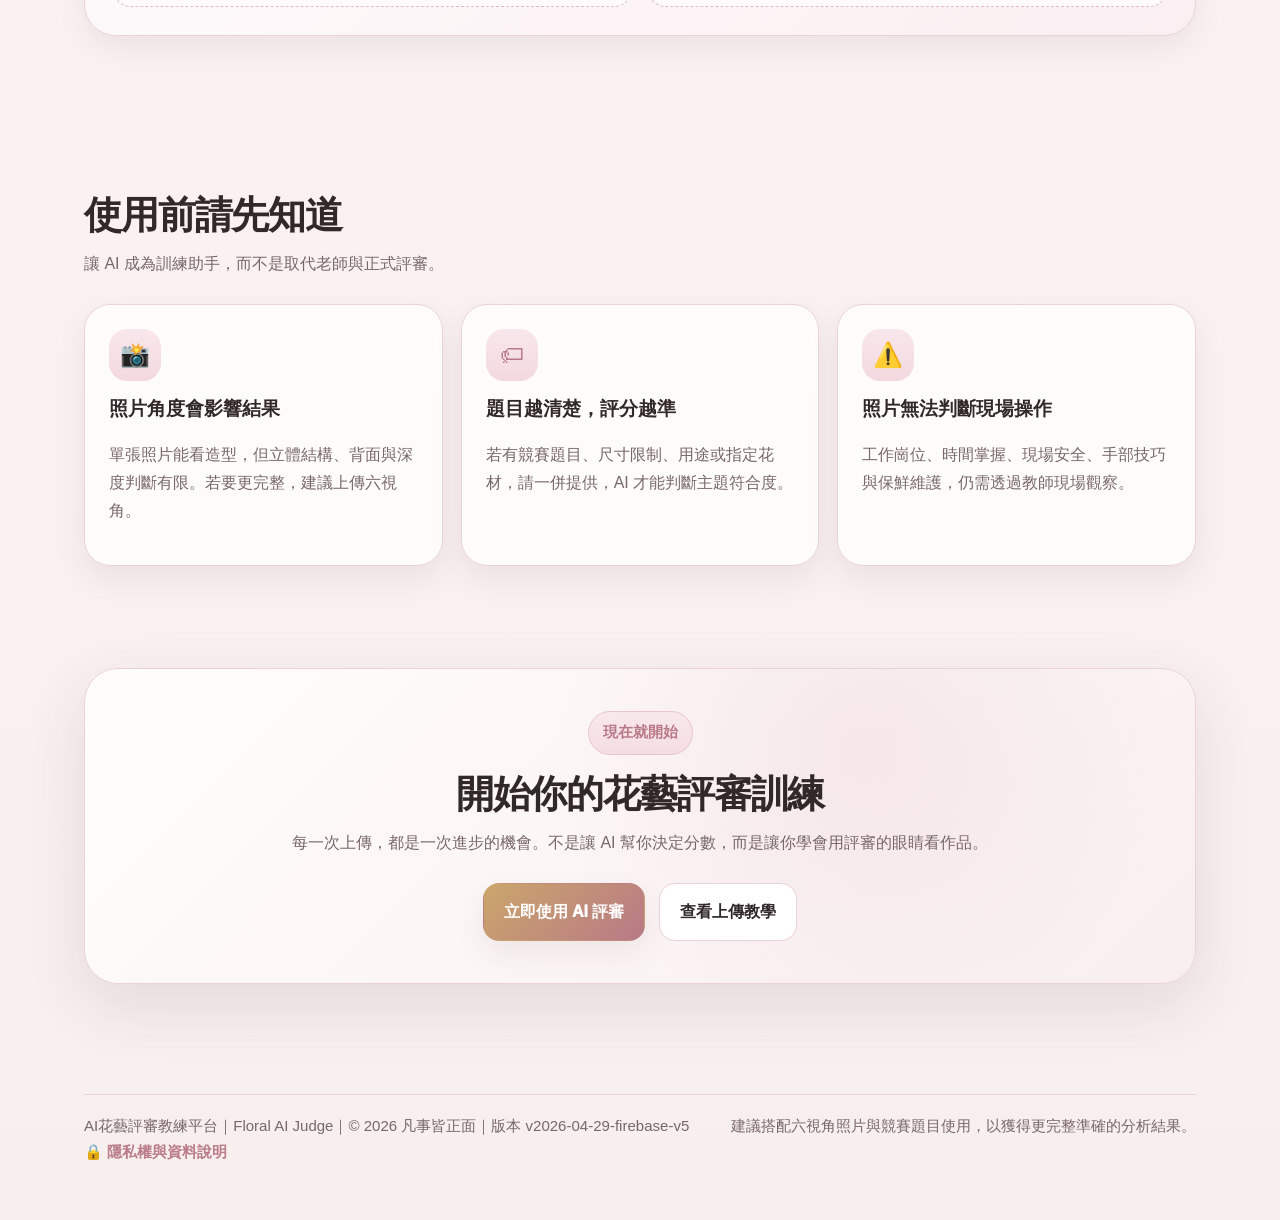
==== commit c9a71d9c: "Add files via upload" ====
--- a/index.html
+++ b/index.html
@@ -480,6 +480,7 @@
       </a>
 
       <div class="nav-links">
+        <a href="#prompt-starter">快速指令</a>
         <a href="#value">核心價值</a>
         <a href="#features">功能</a>
         <a href="#workflow">流程</a>
@@ -617,11 +618,22 @@
              <button type="button" class="btn btn-primary" onclick="copyFloralPrompt('market')">一鍵複製 Prompt</button>
            </div>
          </div>
-
-          <div class="prompt-starter-actions">
-            <a href="judge.html" class="btn btn-secondary">進入 AI 評審頁</a>
-            <a href="generate.html" class="btn btn-secondary">先做設計預演</a>
-         </div>
+            <div class="prompt-starter-actions">
+                <a class="btn btn-primary"
+                   href="https://chatgpt.com/g/g-69cd22b183548191bb183c5349d9cc3a-aihua-yi-ping-shen-jiao-lian"
+                   target="_blank"
+                   rel="noopener noreferrer"
+                   onclick="addGasCounterOnce()">
+                     開啟 AI 花藝評審教練
+                </a>
+
+                <a class="btn btn-secondary" href="upload-guide.html">
+                   查看上傳教學
+                </a>
+            </div>
+               <p style="text-align:center; margin-top:10px; color:#78676b;">
+                  👉 複製後，點「開啟 AI 花藝評審教練」，貼上即可開始分析
+               </p>
         </div>
      </section>
      
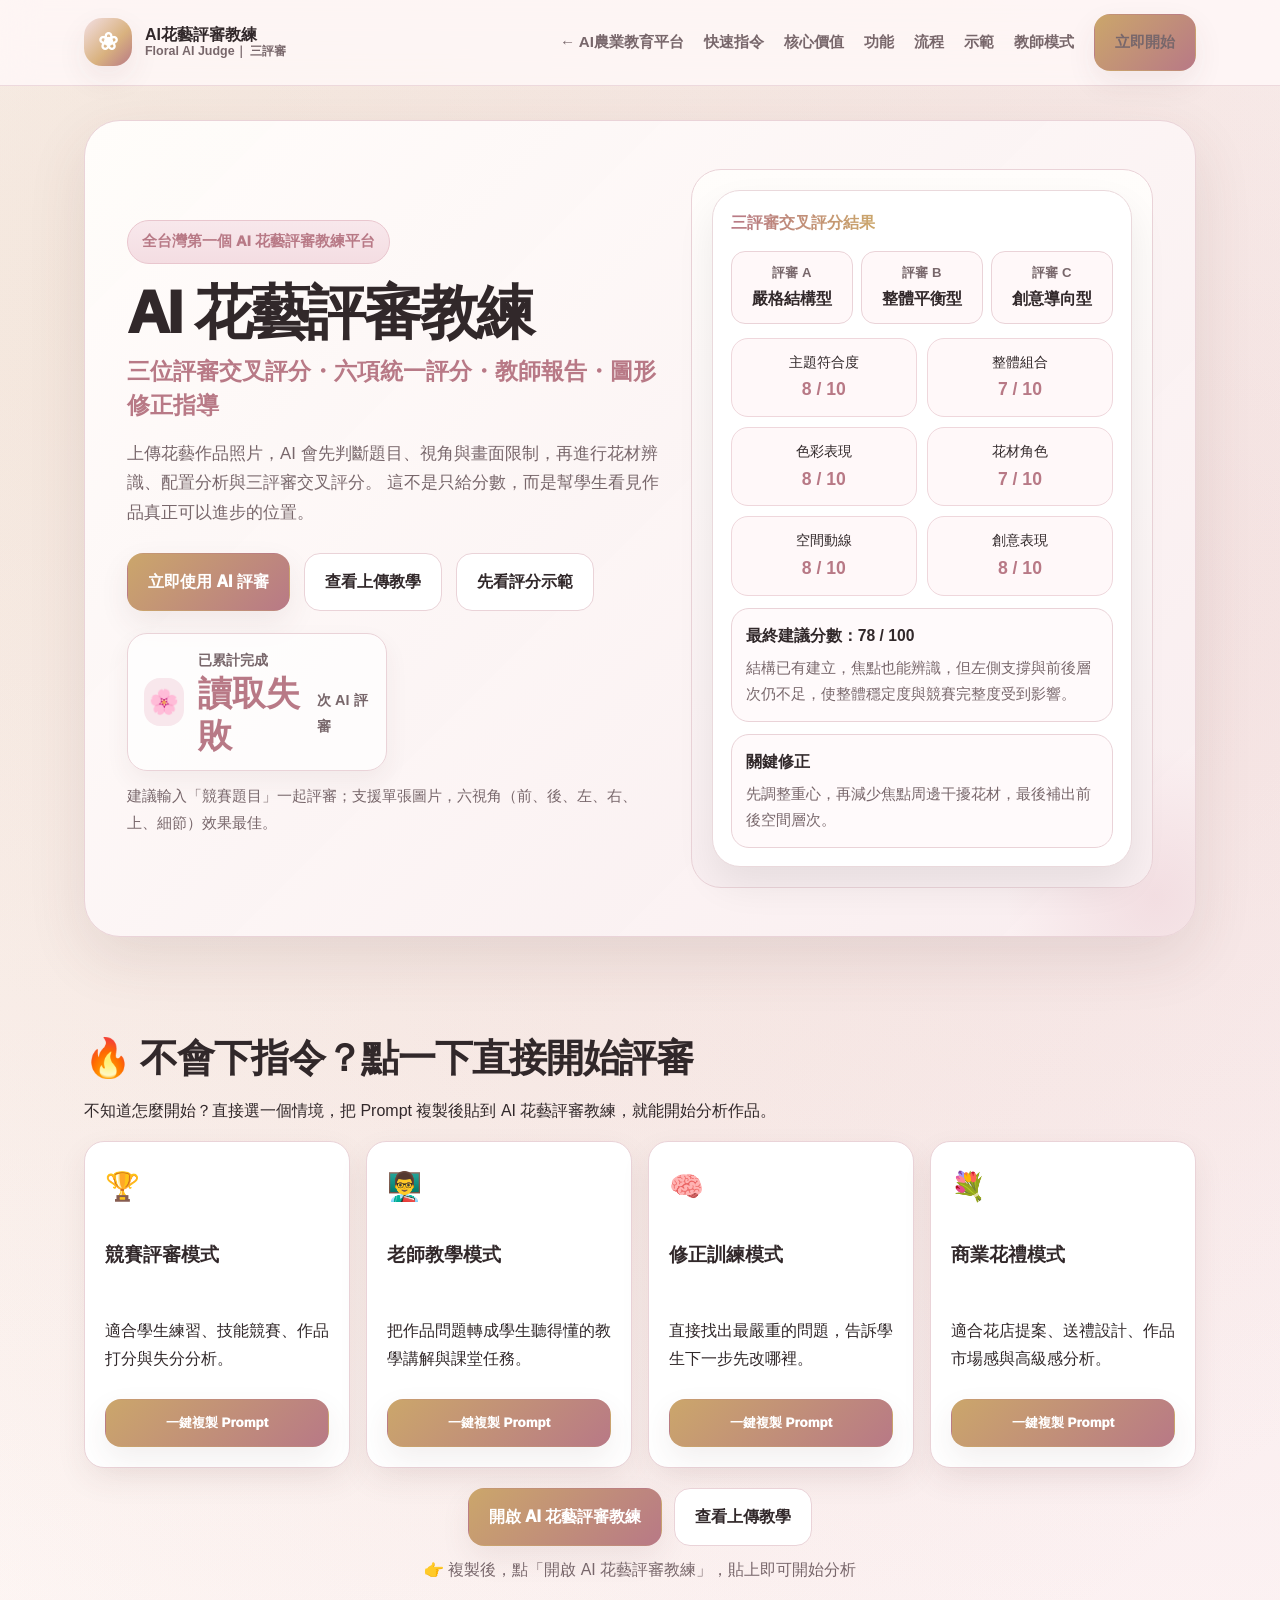
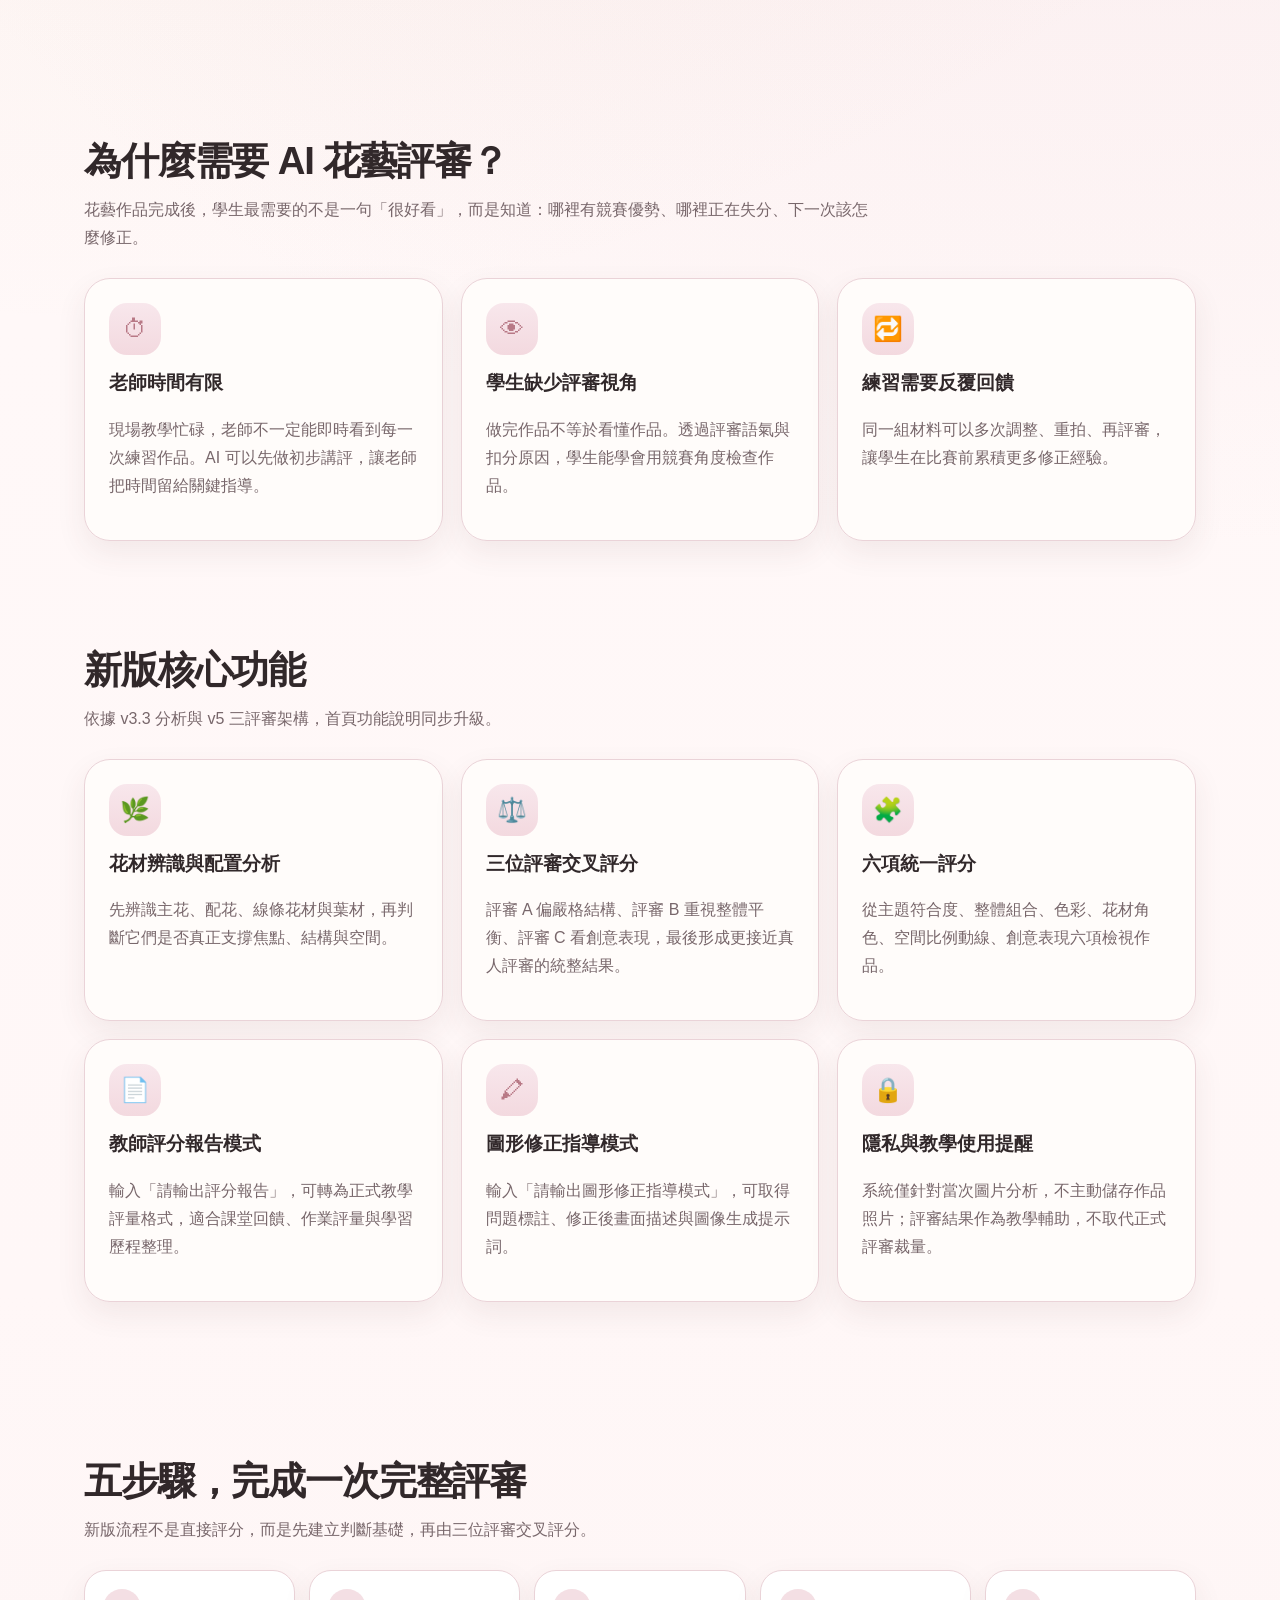
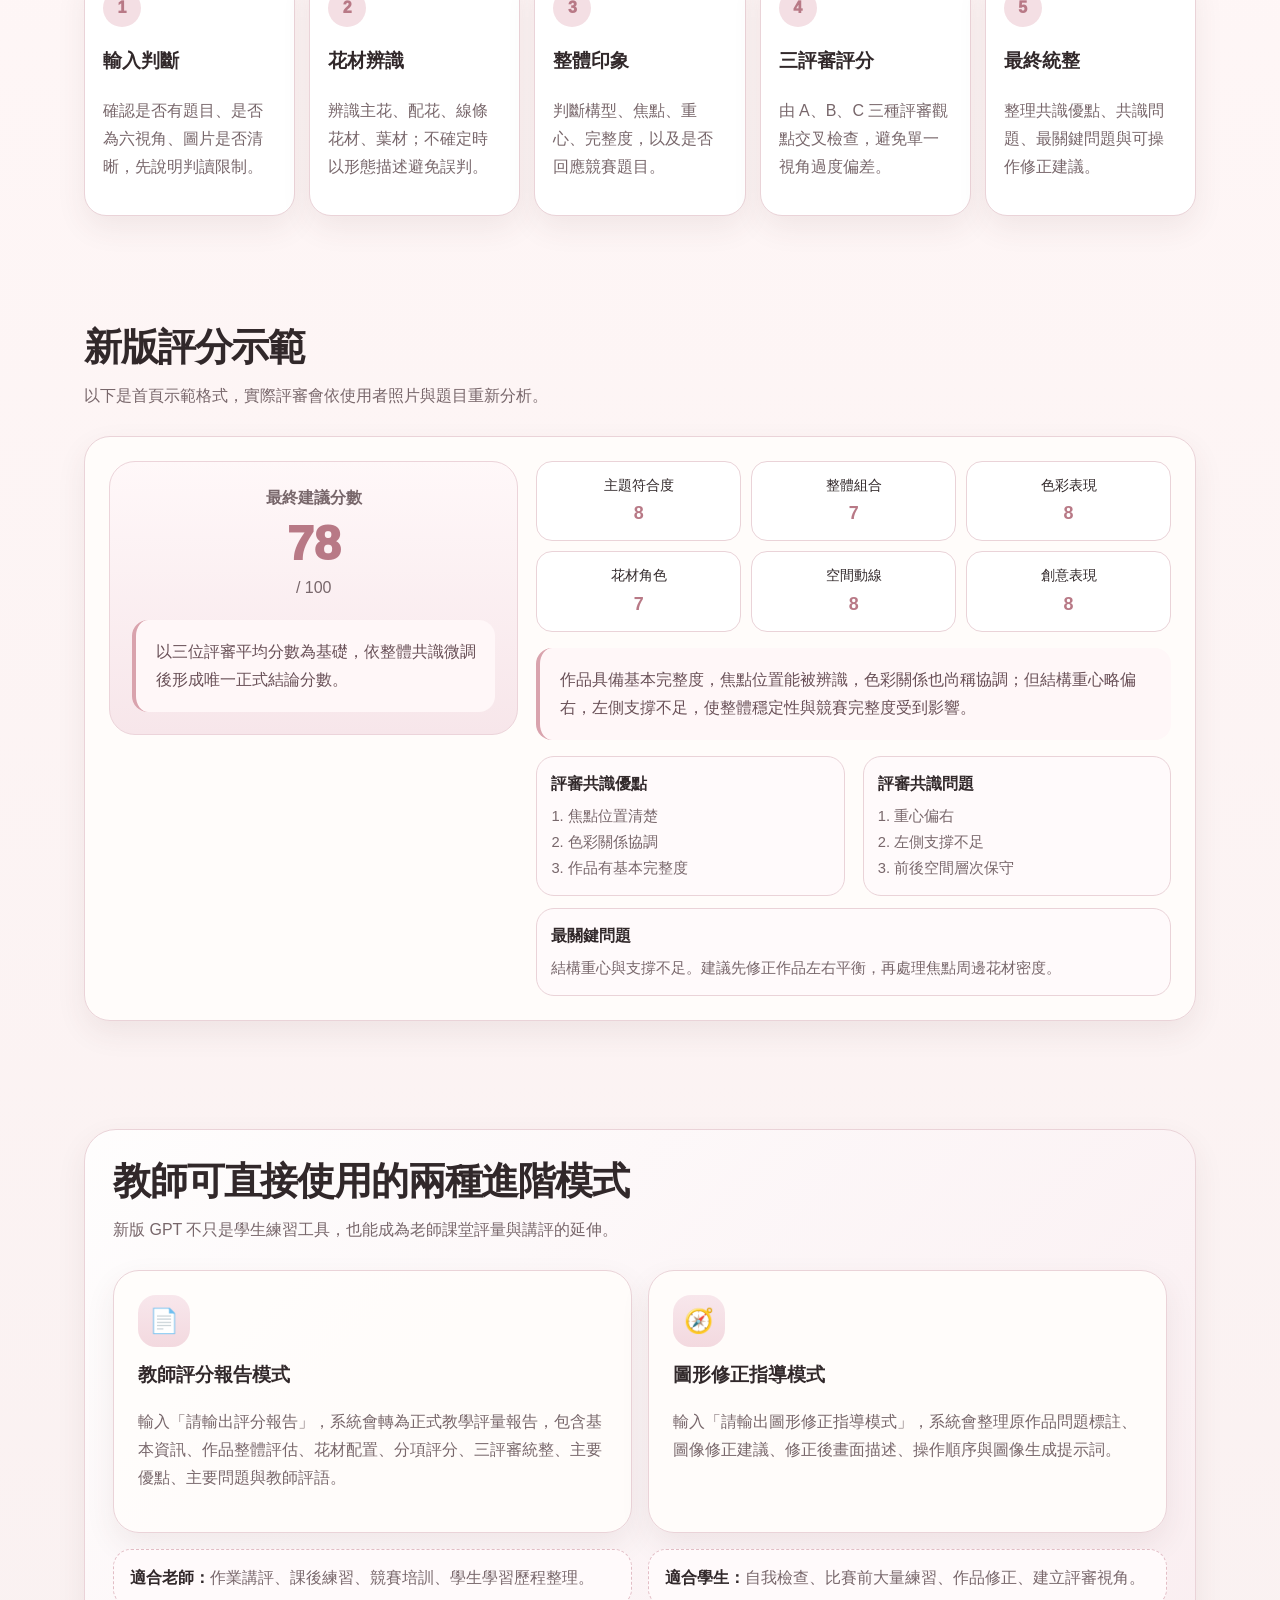
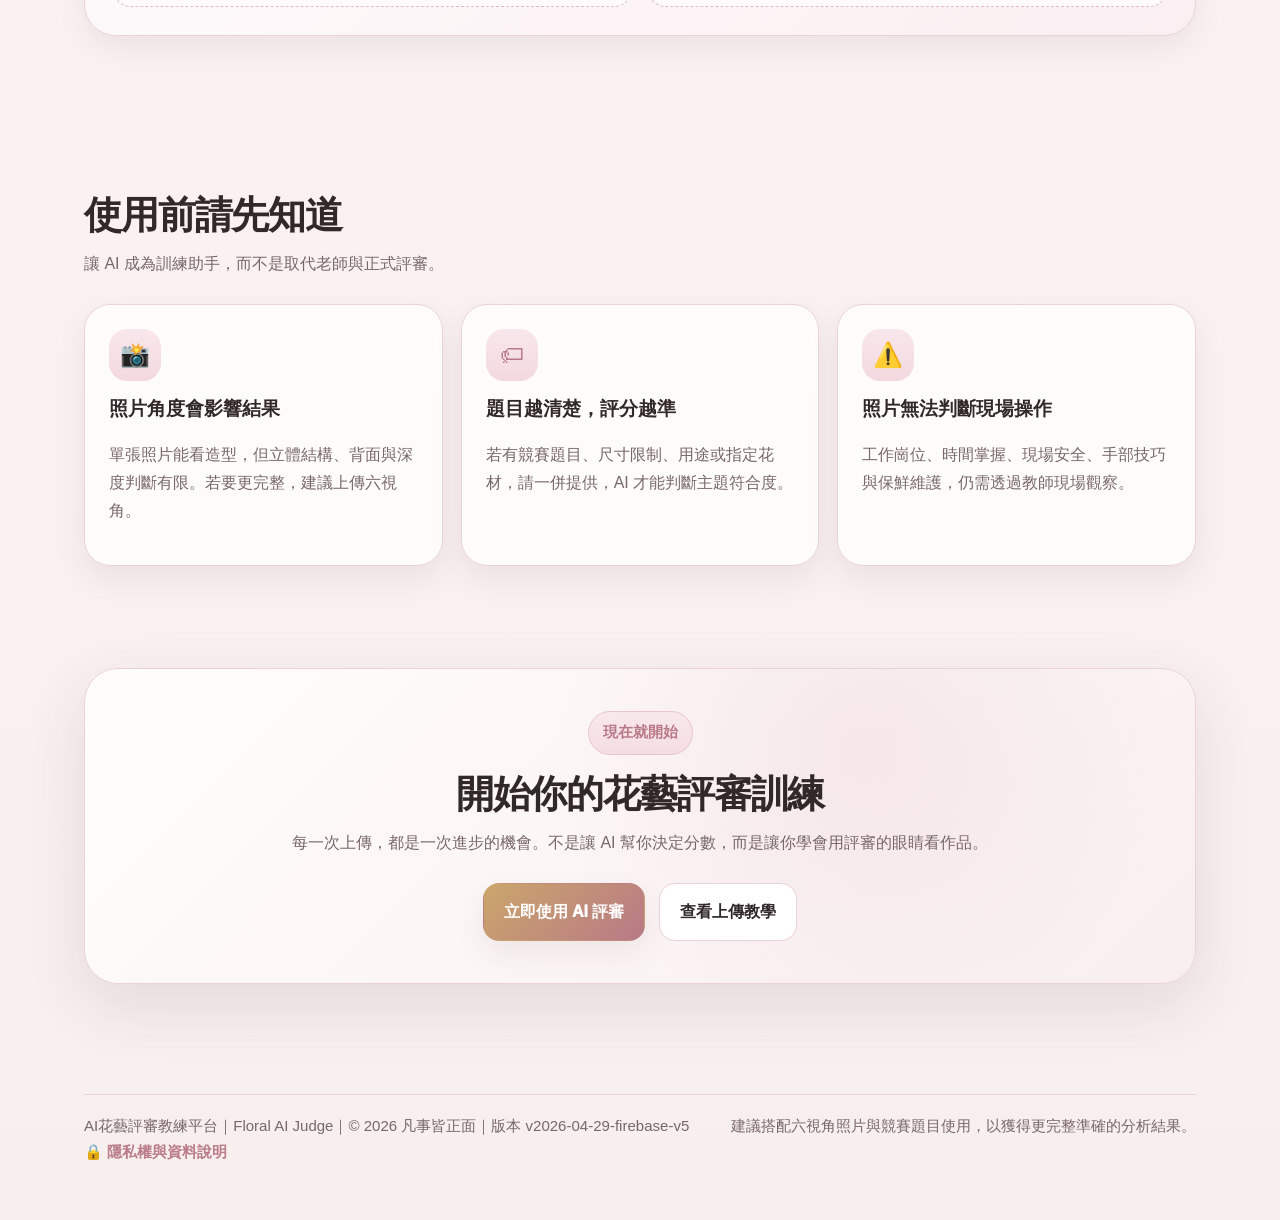
==== commit 45332beb: "Add files via upload" ====
--- a/index.html
+++ b/index.html
@@ -471,7 +471,11 @@
 <body>
   <nav class="nav">
     <div class="nav-inner">
-      <a class="brand" href="#top" aria-label="回到首頁">
+      <a 
+        class="brand" 
+        href="https://r91628120.github.io/ai-agri-education/#home"
+        aria-label="返回 AI農業教育平台"
+        >
         <div class="brand-mark">❀</div>
         <div class="brand-text">
           AI花藝評審教練
@@ -480,6 +484,9 @@
       </a>
 
       <div class="nav-links">
+        <a href="https://r91628120.github.io/ai-agri-education/#home">
+            ← AI農業教育平台
+        </a>
         <a href="#prompt-starter">快速指令</a>
         <a href="#value">核心價值</a>
         <a href="#features">功能</a>
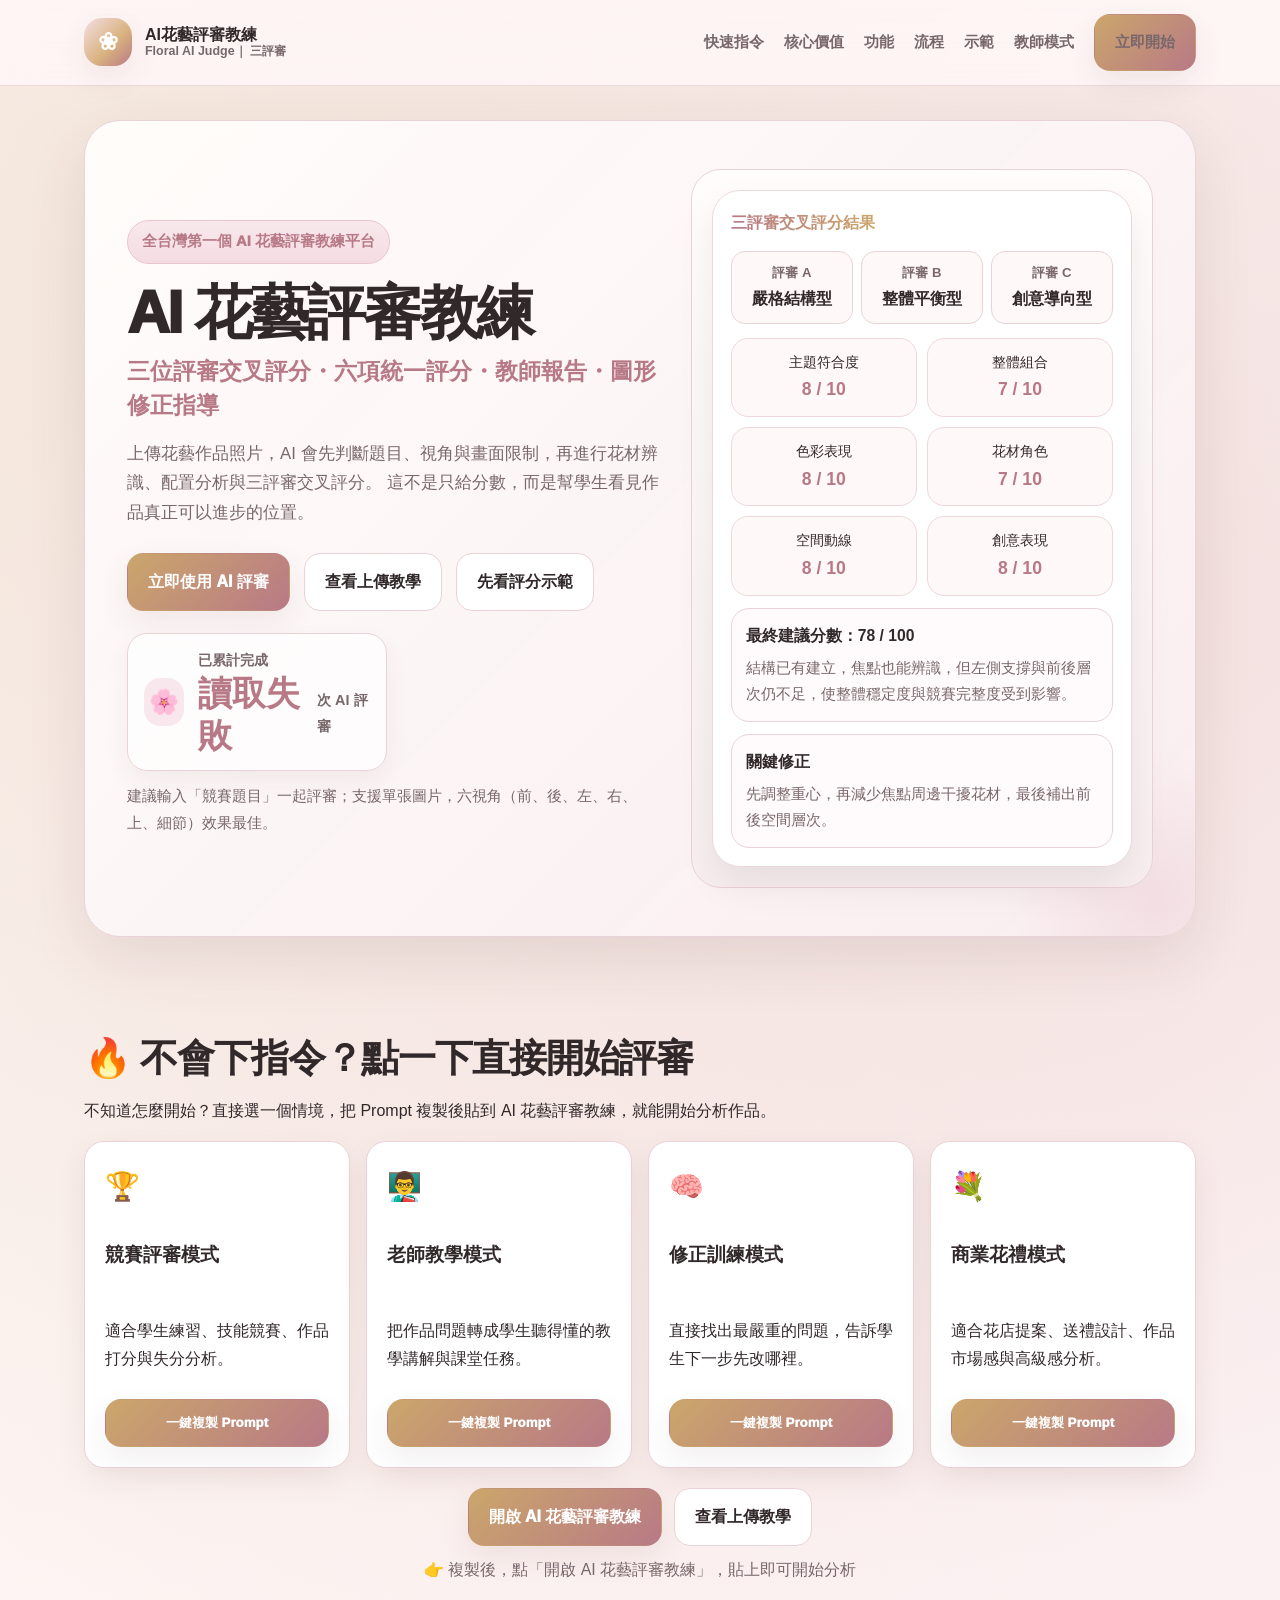
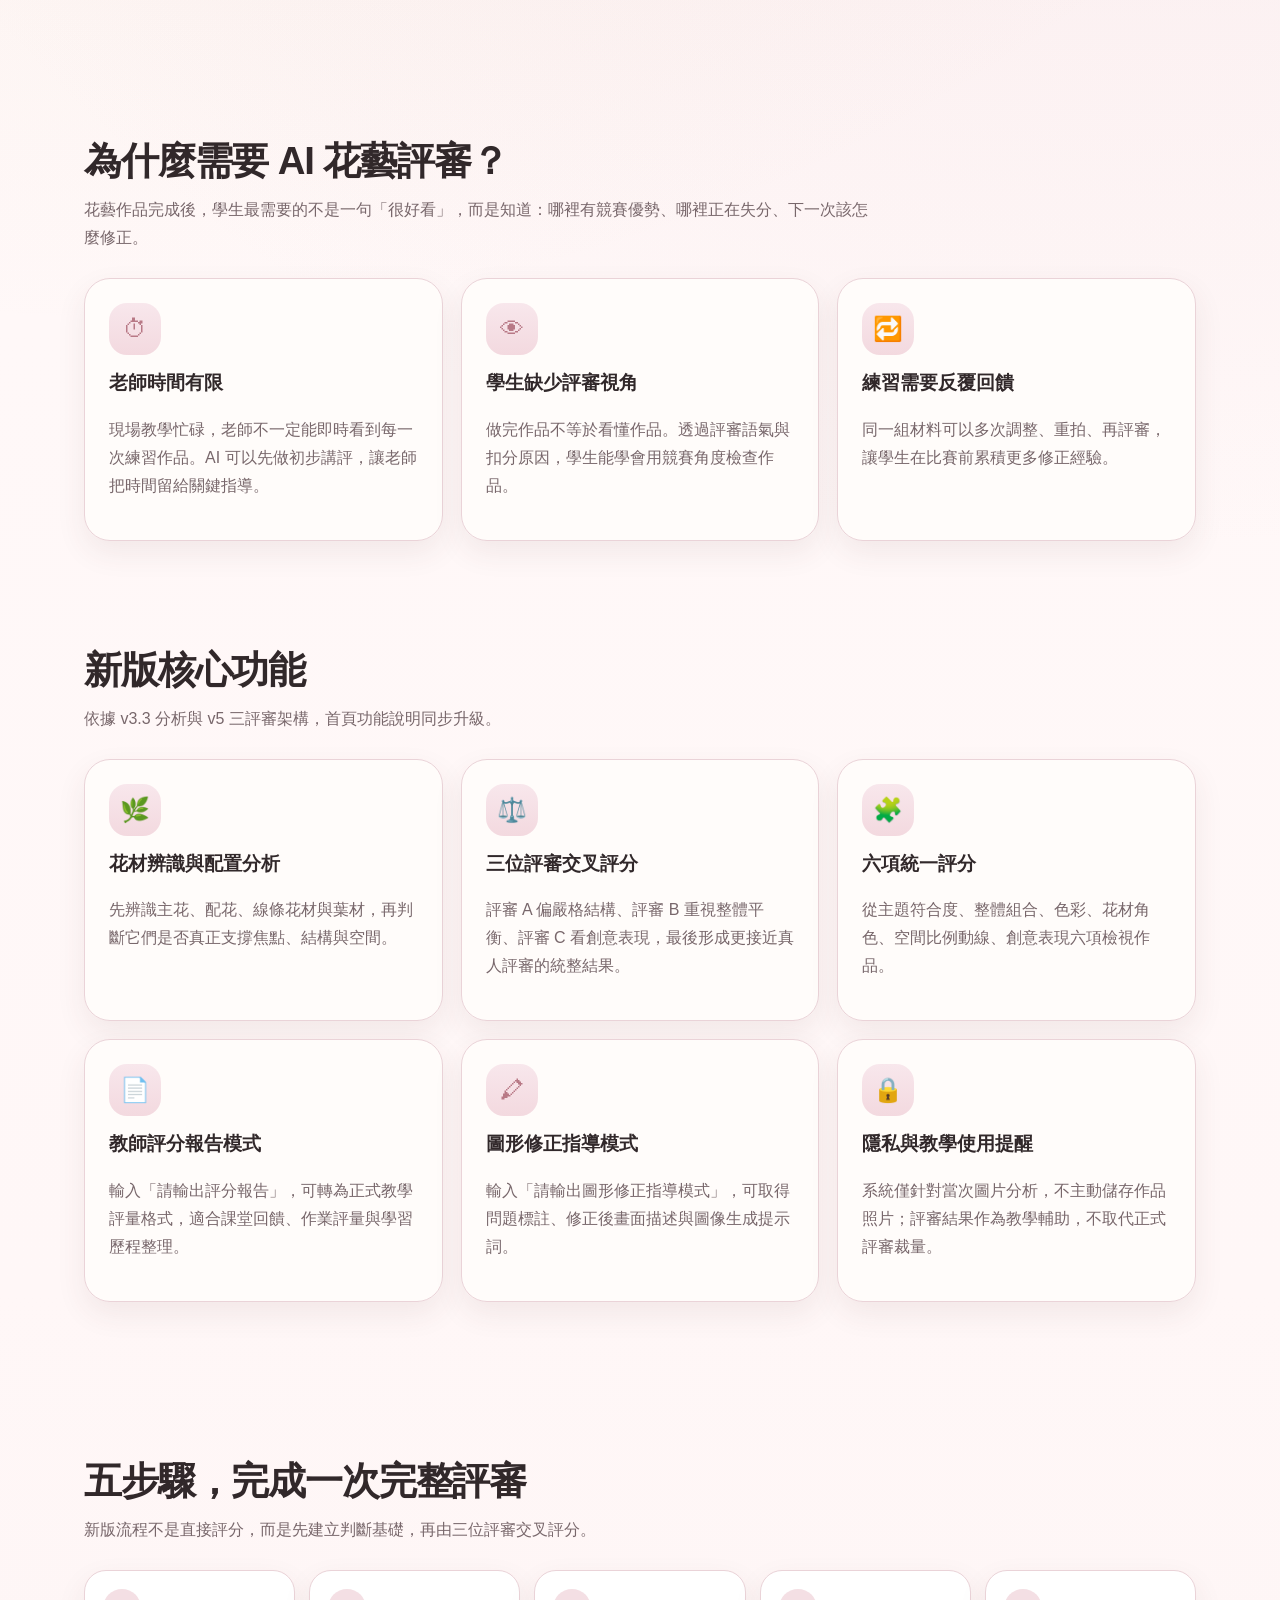
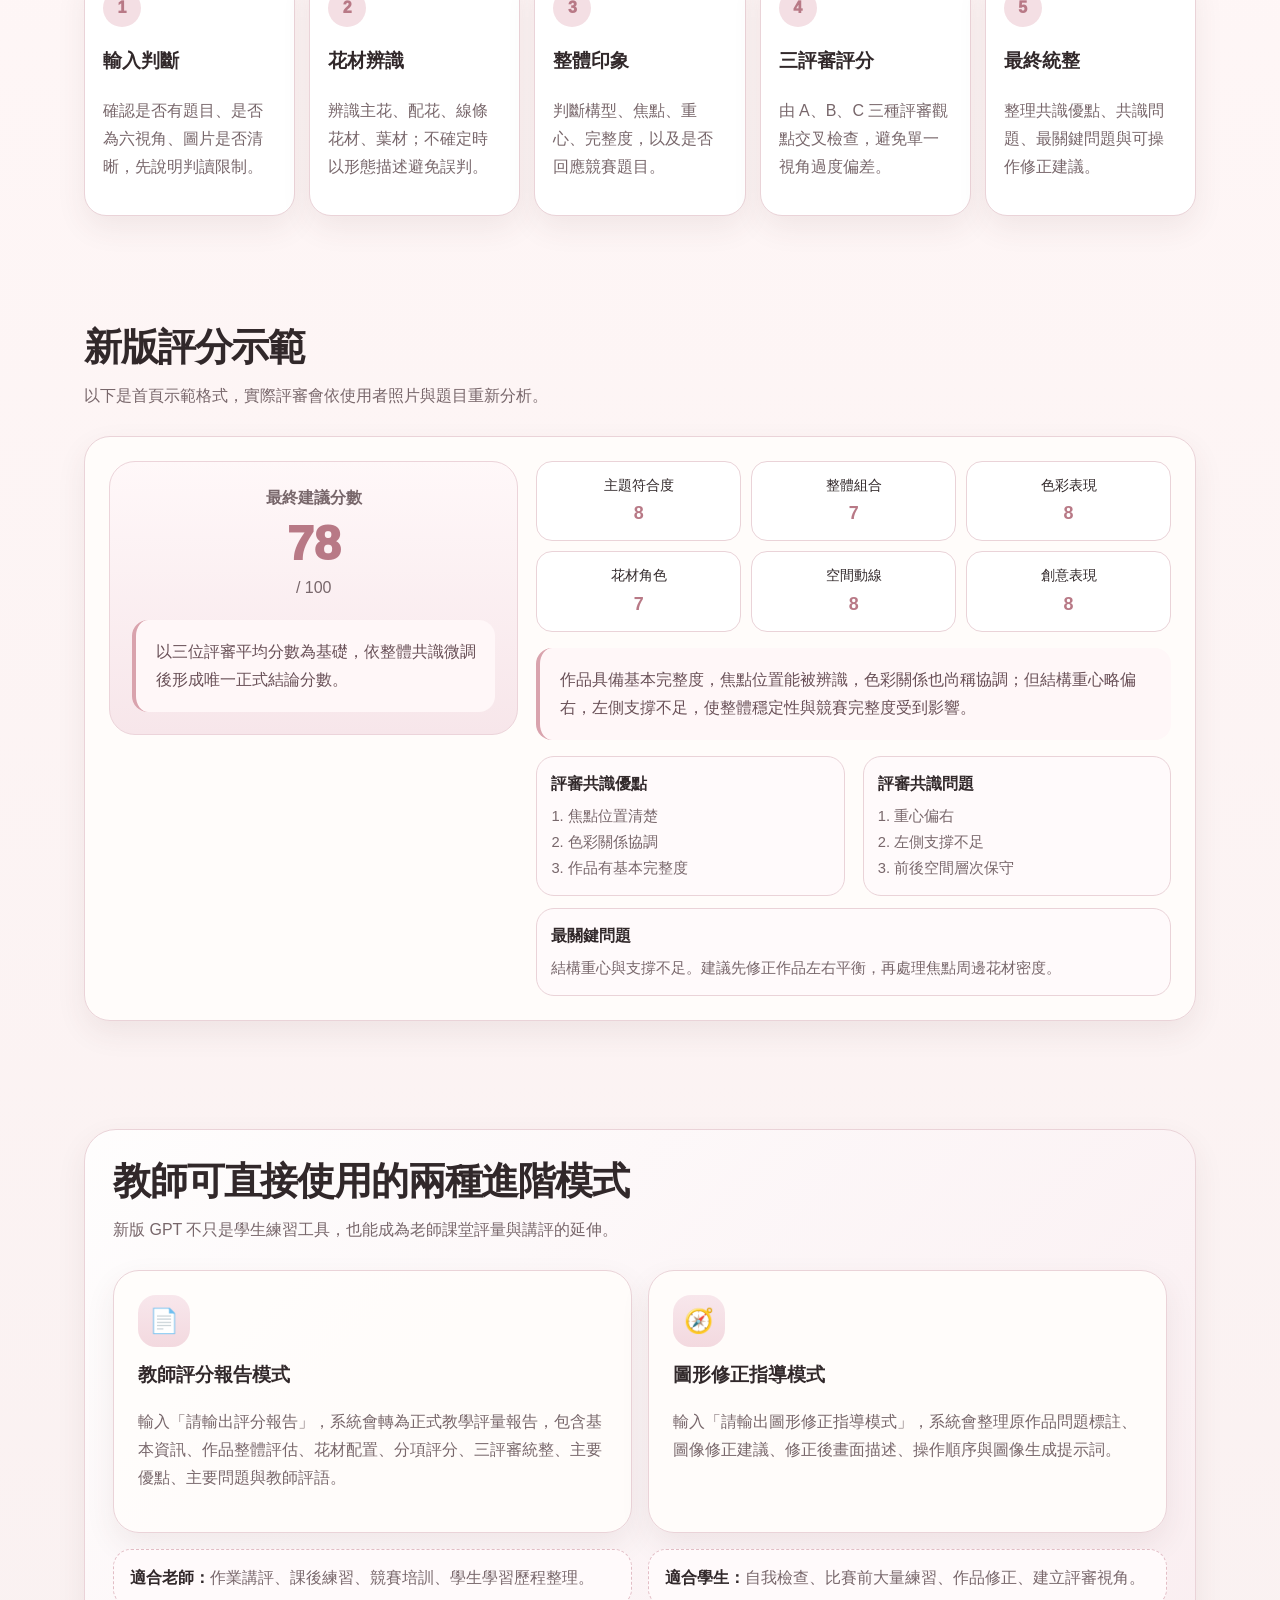
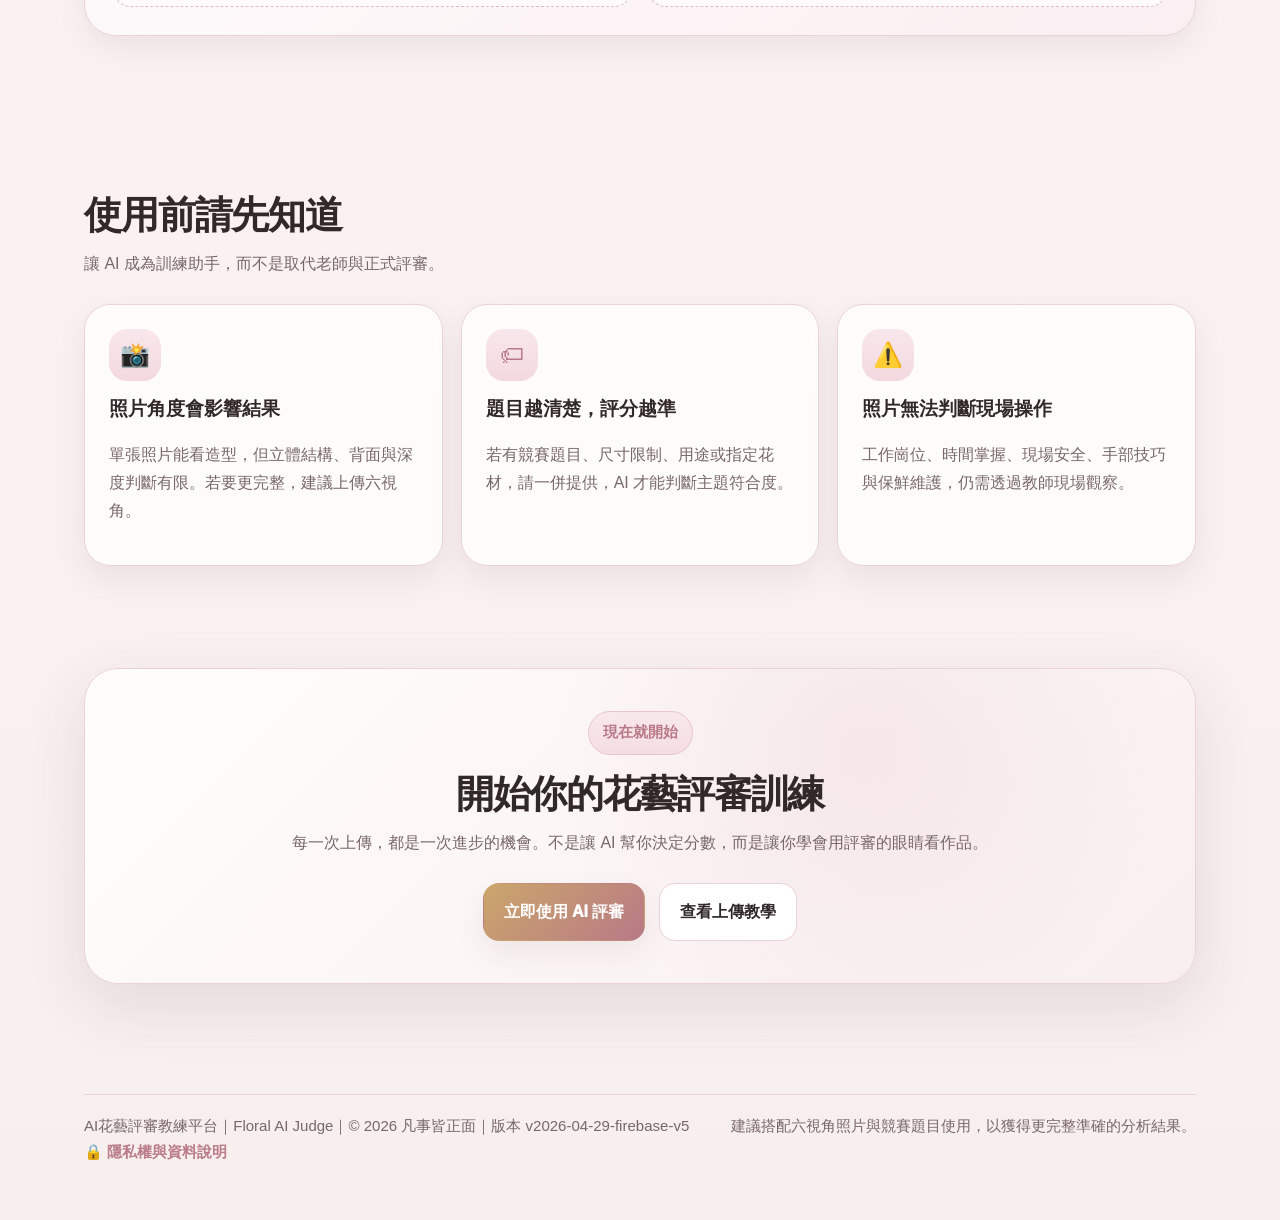
==== commit 3b7a1a5c: "Add files via upload" ====
--- a/index.html
+++ b/index.html
@@ -2,9 +2,10 @@
 <html lang="zh-Hant">
 <head>
   <meta charset="utf-8" />
+  <link rel="icon" type="image/png" href="floral-favicon.png" />
   <meta name="viewport" content="width=device-width, initial-scale=1.0" />
 
-  <title>AI花藝評審教練平台｜三評審交叉評分</title>
+  <title>AI花藝評審教練</title>
   <meta name="app-version" content="2026-04-29-firebase-v5" />
   <meta name="description" content="全台灣第一個 AI 花藝評審教練平台。支援花材辨識、三位評審交叉評分、六項統一評分、教師評分報告與圖形修正指導模式。" />
   <meta name="keywords" content="AI花藝評審, 花藝評審教練, 花藝競賽, 花藝訓練, 三評審交叉評分, 教師評分報告, 圖形修正指導, Floral AI Judge" />
@@ -484,9 +485,7 @@
       </a>
 
       <div class="nav-links">
-        <a href="https://r91628120.github.io/ai-agri-education/#home">
-            ← AI農業教育平台
-        </a>
+        
         <a href="#prompt-starter">快速指令</a>
         <a href="#value">核心價值</a>
         <a href="#features">功能</a>
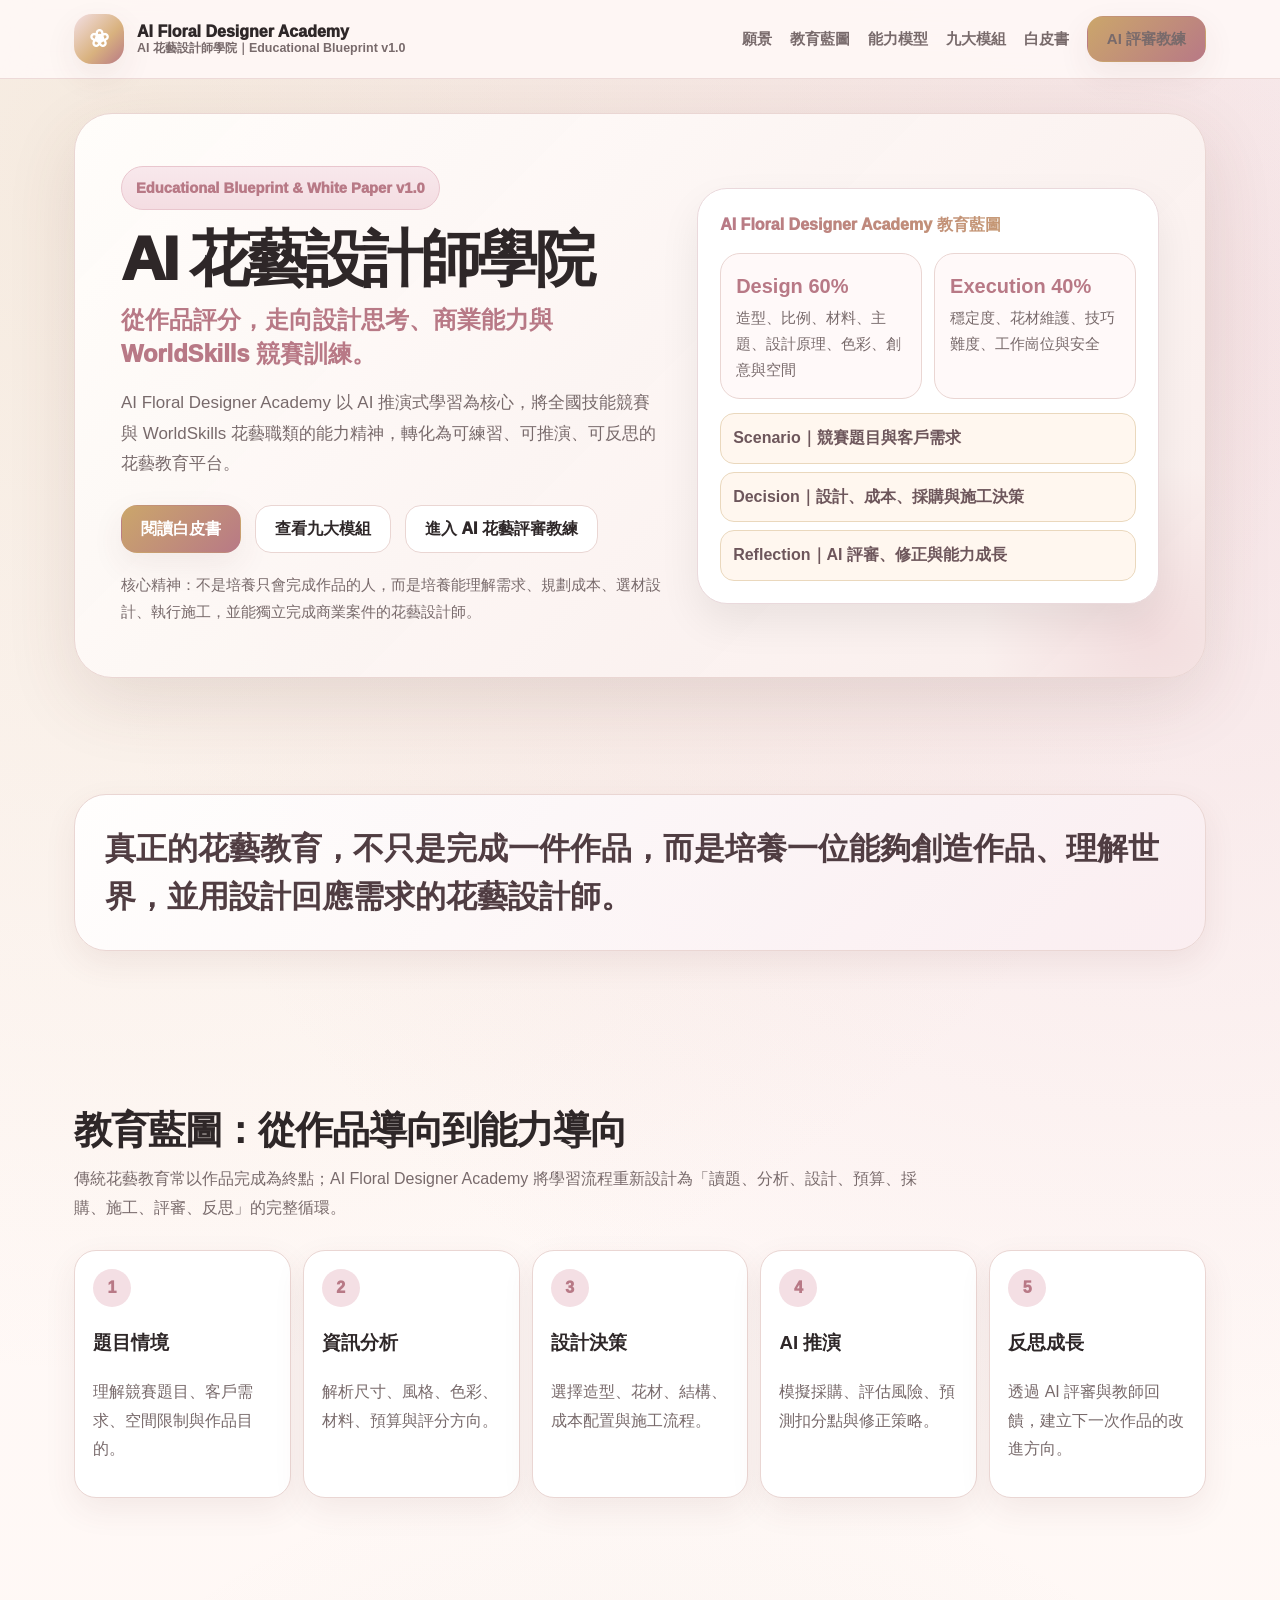
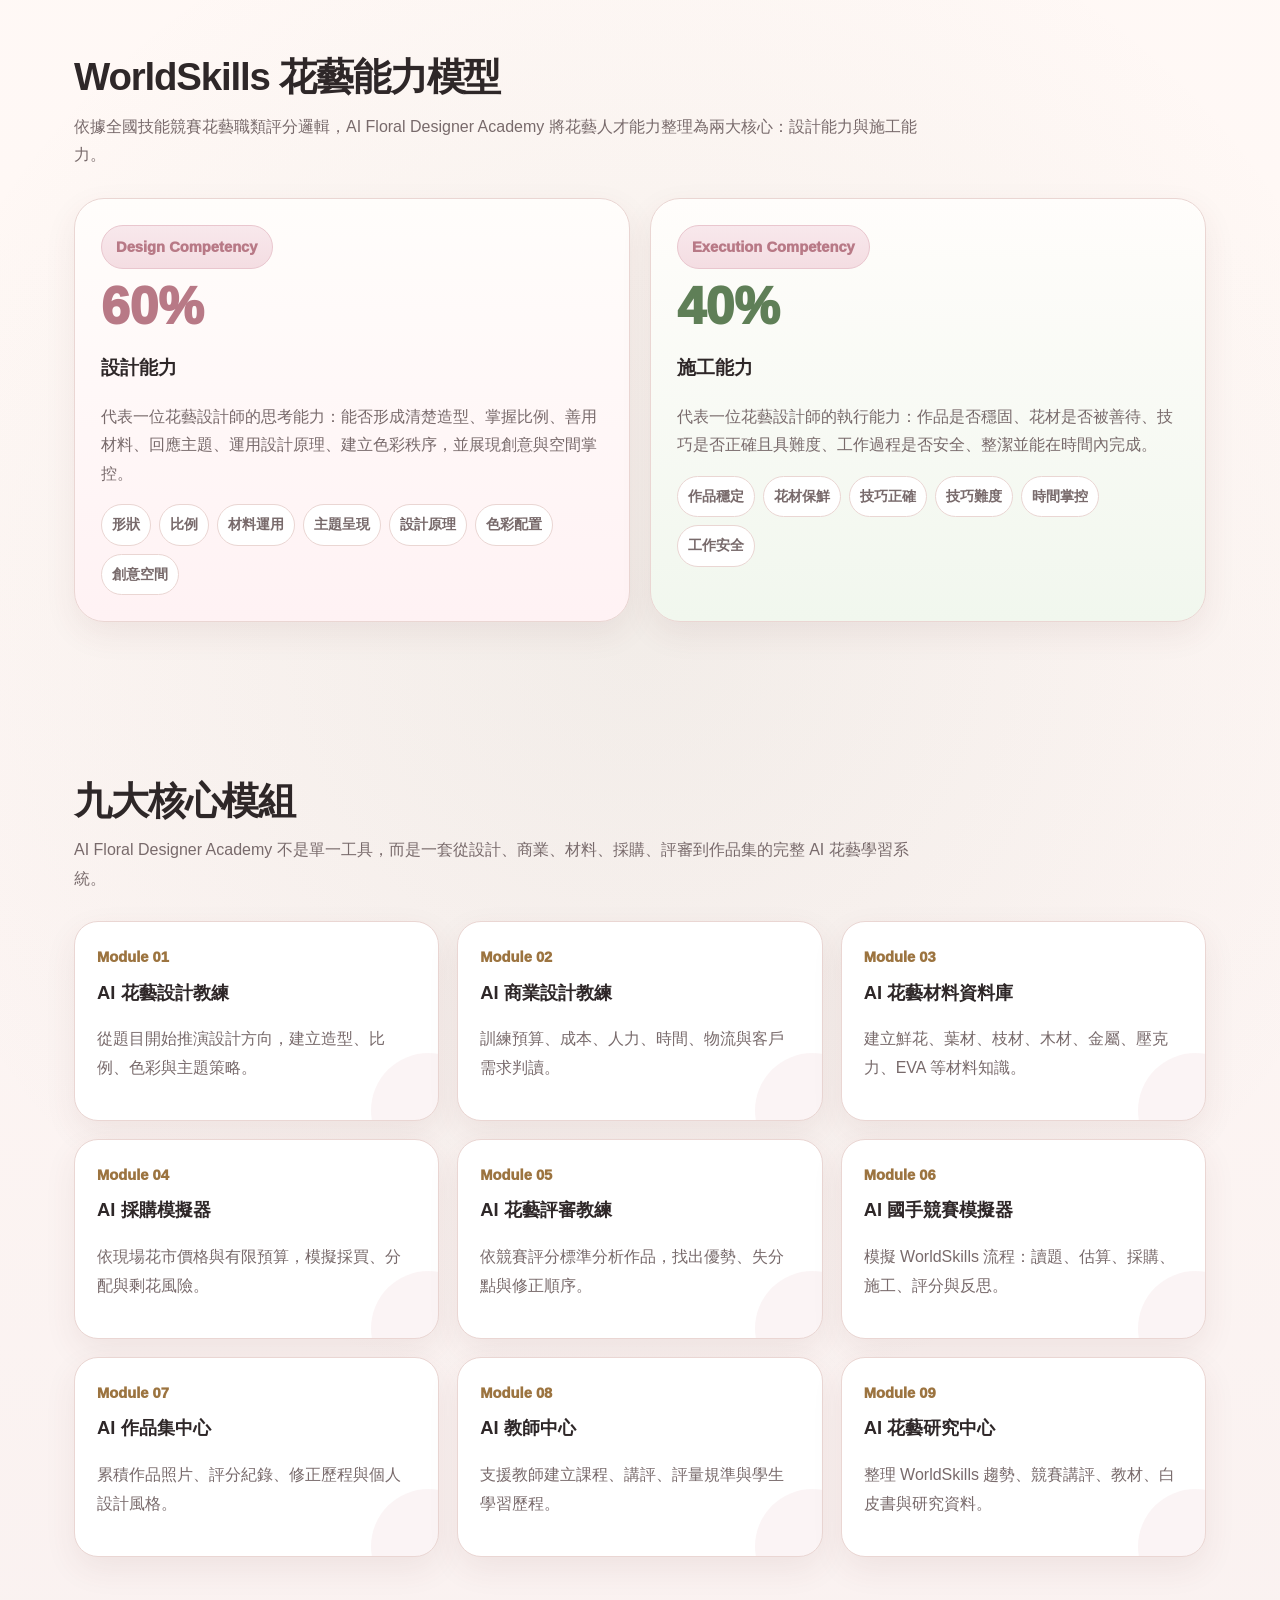
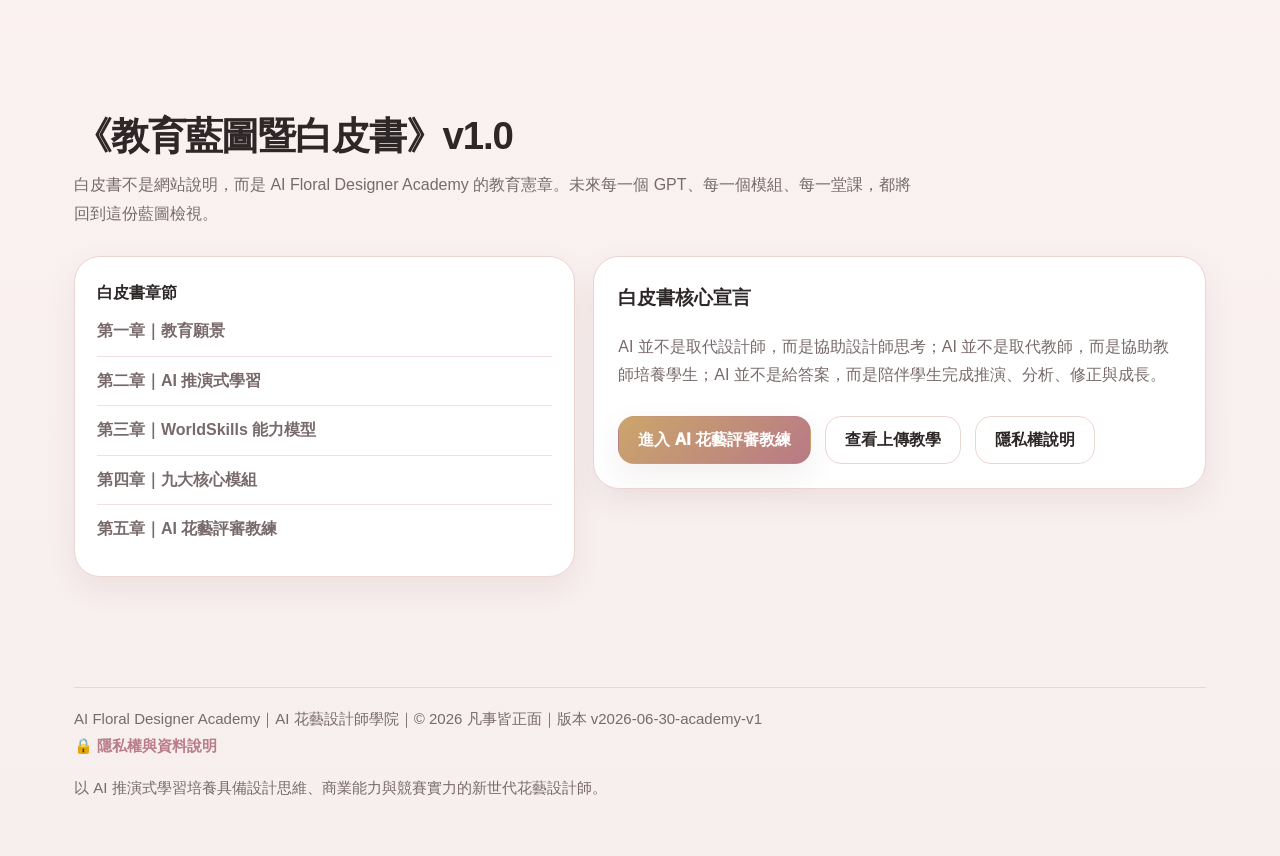
==== commit 25f3d9eb: "Add files via upload" ====
--- a/index.html
+++ b/index.html
@@ -5,47 +5,44 @@
   <link rel="icon" type="image/png" href="floral-favicon.png" />
   <meta name="viewport" content="width=device-width, initial-scale=1.0" />
 
-  <title>AI花藝評審教練</title>
-  <meta name="app-version" content="2026-04-29-firebase-v5" />
-  <meta name="description" content="全台灣第一個 AI 花藝評審教練平台。支援花材辨識、三位評審交叉評分、六項統一評分、教師評分報告與圖形修正指導模式。" />
-  <meta name="keywords" content="AI花藝評審, 花藝評審教練, 花藝競賽, 花藝訓練, 三評審交叉評分, 教師評分報告, 圖形修正指導, Floral AI Judge" />
+  <title>AI Floral Designer Academy｜AI 花藝設計師學院</title>
+  <meta name="app-version" content="2026-06-30-academy-v1" />
+  <meta name="description" content="AI Floral Designer Academy｜AI 花藝設計師學院，以 AI 推演式學習培養具備設計思維、商業能力、成本管理、材料應用與競賽實力的新世代花藝設計師。" />
+  <meta name="keywords" content="AI Floral Designer Academy, AI花藝設計師學院, AI花藝教育, 花藝競賽, WorldSkills, AI推演式學習, 花藝評審教練, 花藝商業設計" />
   <meta name="author" content="凡事皆正面" />
   <meta name="robots" content="index, follow" />
 
-  <link rel="canonical" href="https://flora-coach-ai.web.app/" />
-
   <meta property="og:type" content="website" />
-  <meta property="og:title" content="AI花藝評審教練平台｜三評審交叉評分" />
-  <meta property="og:description" content="上傳花藝作品，獲得競賽級分析、三評審交叉評分、教師報告與圖形修正指導。" />
-  <meta property="og:url" content="https://flora-coach-ai.web.app/" />
-  <meta property="og:site_name" content="AI花藝評審教練平台" />
+  <meta property="og:title" content="AI Floral Designer Academy｜AI 花藝設計師學院" />
+  <meta property="og:description" content="從作品評分走向設計思考、商業能力與 WorldSkills 競賽訓練的 AI 花藝教育平台。" />
+  <meta property="og:site_name" content="AI Floral Designer Academy" />
   <meta property="og:locale" content="zh_TW" />
 
   <meta name="twitter:card" content="summary_large_image" />
-  <meta name="twitter:title" content="AI花藝評審教練平台｜三評審交叉評分" />
-  <meta name="twitter:description" content="AI花藝評審教練" />
+  <meta name="twitter:title" content="AI Floral Designer Academy｜AI 花藝設計師學院" />
+  <meta name="twitter:description" content="以 AI 推演式學習培養新世代花藝設計師。" />
 
   <style>
     :root{
-      --bg:#fff7f7;
-      --bg2:#f8ecee;
+      --bg:#fff8f5;
       --card:#fffdfb;
-      --ink:#31282a;
-      --muted:#78676b;
-      --soft:#f8e8ec;
-      --soft2:#fff3f5;
-      --line:#ead3d8;
+      --ink:#2e2728;
+      --muted:#786a6b;
+      --line:#ead6d3;
+      --soft:#fff1f2;
+      --soft2:#f8ece9;
       --rose:#d9a3ad;
       --rose-deep:#b87986;
       --gold:#cba66b;
       --gold-deep:#9c7440;
-      --green:#6d8068;
+      --green:#6f8066;
       --green-soft:#eef6ec;
-      --blue:#63788f;
-      --shadow:0 22px 60px rgba(93, 51, 56, .11);
-      --shadow2:0 12px 30px rgba(93, 51, 56, .08);
+      --blue:#64788f;
+      --lav:#eee8ff;
+      --shadow:0 24px 70px rgba(96,54,49,.12);
+      --shadow2:0 12px 32px rgba(96,54,49,.08);
       --radius:26px;
-      --max:1160px;
+      --max:1180px;
     }
 
     *{box-sizing:border-box}
@@ -55,450 +52,162 @@
       font-family:-apple-system,BlinkMacSystemFont,"Segoe UI","Noto Sans TC","PingFang TC","Microsoft JhengHei",sans-serif;
       color:var(--ink);
       background:
-        radial-gradient(circle at 10% 5%, rgba(203,166,107,.18), transparent 28%),
-        radial-gradient(circle at 90% 10%, rgba(217,163,173,.24), transparent 28%),
-        linear-gradient(180deg, #fffafa 0%, var(--bg) 48%, #f7eeee 100%);
-      line-height:1.75;
+        radial-gradient(circle at 9% 4%, rgba(203,166,107,.19), transparent 30%),
+        radial-gradient(circle at 92% 8%, rgba(217,163,173,.27), transparent 29%),
+        radial-gradient(circle at 50% 55%, rgba(111,128,102,.08), transparent 34%),
+        linear-gradient(180deg,#fffafa 0%, var(--bg) 45%, #f7eeee 100%);
+      line-height:1.78;
     }
 
     a{text-decoration:none;color:inherit}
     .container{max-width:var(--max);margin:0 auto;padding:0 24px}
     .section{padding:78px 0}
     .muted{color:var(--muted)}
-    .nowrap{white-space:nowrap}
 
     .nav{
-      position:sticky;
-      top:0;
-      z-index:50;
+      position:sticky;top:0;z-index:80;
       backdrop-filter:blur(18px);
-      background:rgba(255,248,248,.82);
-      border-bottom:1px solid rgba(234,211,216,.86);
-    }
-
+      background:rgba(255,248,247,.86);
+      border-bottom:1px solid rgba(234,214,211,.86);
+    }
     .nav-inner{
-      max-width:var(--max);
-      margin:0 auto;
-      padding:14px 24px;
-      display:flex;
-      align-items:center;
-      justify-content:space-between;
-      gap:18px;
-    }
-
-    .brand{display:flex;align-items:center;gap:13px;font-weight:900}
+      max-width:var(--max);margin:0 auto;padding:14px 24px;
+      display:flex;align-items:center;justify-content:space-between;gap:18px;
+    }
+    .brand{display:flex;align-items:center;gap:13px;font-weight:1000}
     .brand-mark{
-      width:48px;height:48px;border-radius:18px;
+      width:50px;height:50px;border-radius:18px;
       background:linear-gradient(135deg,#f3dfe4,#d9b27f 58%,#b87986);
-      display:grid;place-items:center;color:#fff;font-size:24px;
-      box-shadow:var(--shadow2);
-    }
-    .brand-text{line-height:1.18}
+      display:grid;place-items:center;color:#fff;font-size:24px;box-shadow:var(--shadow2);
+    }
+    .brand-text{line-height:1.14}
     .brand-text small{display:block;color:var(--muted);font-weight:750;font-size:.78rem}
-
-    .nav-links{display:flex;align-items:center;gap:20px}
-    .nav-links a{color:var(--muted);font-weight:850;font-size:.95rem}
+    .nav-links{display:flex;align-items:center;gap:18px;flex-wrap:wrap}
+    .nav-links a{color:var(--muted);font-weight:900;font-size:.94rem}
     .nav-links a:hover{color:var(--ink)}
 
     .btn{
       display:inline-flex;align-items:center;justify-content:center;gap:9px;
-      border-radius:16px;
-      padding:14px 20px;
-      font-weight:950;
-      border:1px solid transparent;
-      cursor:pointer;
-      transition:.18s ease;
+      border-radius:16px;padding:13px 19px;font-weight:1000;border:1px solid transparent;
+      cursor:pointer;transition:.18s ease;line-height:1.25;
     }
     .btn:hover{transform:translateY(-1px)}
-    .btn-primary{
-      color:#fff;
-      background:linear-gradient(135deg,var(--gold),var(--rose-deep));
-      box-shadow:var(--shadow2);
-    }
+    .btn-primary{color:#fff;background:linear-gradient(135deg,var(--gold),var(--rose-deep));box-shadow:var(--shadow2)}
     .btn-secondary{background:#fff;border-color:var(--line);color:var(--ink)}
-    .btn-secondary:hover{background:var(--soft2)}
-    .btn-green{
-      color:#fff;
-      background:linear-gradient(135deg,#7f9f73,#4f7b59);
-      box-shadow:var(--shadow2);
-    }
-    .btn-mini{padding:10px 14px;border-radius:14px;font-size:.93rem}
+    .btn-secondary:hover{background:var(--soft)}
+    .btn-green{color:#fff;background:linear-gradient(135deg,#7f9f73,#4f7b59);box-shadow:var(--shadow2)}
 
     .hero{padding:34px 0 38px}
     .hero-card{
-      position:relative;
-      overflow:hidden;
-      border-radius:36px;
-      border:1px solid var(--line);
-      background:
-        linear-gradient(135deg, rgba(255,253,251,.98), rgba(249,238,240,.96));
-      box-shadow:var(--shadow);
-      padding:48px 42px;
-      display:grid;
-      grid-template-columns:1.07fr .93fr;
-      gap:32px;
-      align-items:center;
-    }
-    .hero-card::after{
-      content:"";
-      position:absolute;
-      width:320px;height:320px;border-radius:50%;
-      right:-120px;bottom:-120px;
-      background:radial-gradient(circle, rgba(217,163,173,.22), transparent 66%);
-      pointer-events:none;
-    }
-
-    .badge{
-      display:inline-flex;
-      align-items:center;
-      gap:8px;
-      border-radius:999px;
-      padding:8px 14px;
-      background:linear-gradient(180deg,#f8e8ec,#f4dde2);
-      border:1px solid #e9c6ce;
-      color:var(--rose-deep);
-      font-size:.92rem;
-      font-weight:950;
-    }
-
-    .hero-title{
-      margin:18px 0 12px;
-      font-size:clamp(2.28rem,4.6vw,4.75rem);
-      line-height:1.04;
-      letter-spacing:-.045em;
-      font-weight:1000;
-    }
-    .hero-sub{
-      margin:0 0 12px;
-      font-size:clamp(1.08rem,2vw,1.45rem);
-      color:var(--rose-deep);
-      font-weight:900;
-      line-height:1.45;
-    }
-    .lead{max-width:650px;color:var(--muted);font-size:1.05rem}
+      position:relative;overflow:hidden;border-radius:38px;border:1px solid var(--line);
+      background:linear-gradient(135deg, rgba(255,253,251,.98), rgba(249,238,236,.96));
+      box-shadow:var(--shadow);padding:52px 46px;display:grid;grid-template-columns:1.08fr .92fr;gap:34px;align-items:center;
+    }
+    .hero-card::after{content:"";position:absolute;width:360px;height:360px;border-radius:50%;right:-125px;bottom:-135px;background:radial-gradient(circle, rgba(217,163,173,.24), transparent 66%);pointer-events:none}
+    .badge{display:inline-flex;align-items:center;gap:8px;border-radius:999px;padding:8px 14px;background:linear-gradient(180deg,#f8e8ec,#f4dde2);border:1px solid #e9c6ce;color:var(--rose-deep);font-size:.92rem;font-weight:1000}
+    .hero-title{margin:18px 0 12px;font-size:clamp(2.3rem,4.8vw,5rem);line-height:1.02;letter-spacing:-.055em;font-weight:1000}
+    .hero-sub{margin:0 0 14px;font-size:clamp(1.08rem,2vw,1.48rem);color:var(--rose-deep);font-weight:950;line-height:1.45}
+    .lead{max-width:680px;color:var(--muted);font-size:1.06rem}
     .cta-row{display:flex;gap:14px;flex-wrap:wrap;margin-top:26px}
-    .stat-row{
-      display:grid;
-      grid-template-columns:repeat(2,minmax(0,1fr));
-      gap:12px;
-      margin-top:22px;
-      max-width:540px;
-    }
-    .stat-card{
-      background:rgba(255,255,255,.74);
-      border:1px solid var(--line);
-      border-radius:20px;
-      padding:14px 16px;
-      box-shadow:0 10px 24px rgba(93,51,56,.06);
-    }
-    .stat-label{color:var(--muted);font-size:.9rem;font-weight:850}
-    .stat-number{display:block;font-size:1.75rem;line-height:1.2;font-weight:1000;color:var(--rose-deep)}
-    .tiny-note{margin-top:12px;color:var(--muted);font-size:.95rem}
-
-    .hero-panel{
-      position:relative;
-      background:linear-gradient(180deg,#fffdfb,#f8eef0);
-      border:1px solid var(--line);
-      border-radius:30px;
-      padding:20px;
-      min-height:472px;
-      z-index:1;
-    }
-    .mock-report{
-      background:#fff;
-      border:1px solid #ead9dc;
-      border-radius:28px;
-      padding:18px;
-      box-shadow:0 18px 38px rgba(0,0,0,.07);
-    }
-    .screen-top{display:flex;align-items:center;justify-content:space-between;margin-bottom:14px}
-    .screen-title{font-weight:1000}
-    .pill{
-      display:inline-block;
-      background:#f8e7ec;
-      color:var(--rose-deep);
-      border-radius:999px;
-      padding:6px 10px;
-      font-size:.8rem;
-      font-weight:950;
-    }
-
-    .screen-title{
-      font-weight:1000;
-      background:linear-gradient(90deg,#b87986,#cba66b);
-      -webkit-background-clip:text;
-      -webkit-text-fill-color:transparent;
-    }
-
-    .judge-tabs{display:grid;grid-template-columns:repeat(3,1fr);gap:8px;margin:10px 0 14px}
-    .judge-tab{
-      border:1px solid var(--line);
-      border-radius:14px;
-      padding:10px 8px;
-      background:#fff8f9;
-      text-align:center;
-      font-size:.82rem;
-      color:var(--muted);
-      font-weight:850;
-    }
-    .judge-tab b{display:block;color:var(--ink);font-size:1rem}
-
-    .score-grid{display:grid;grid-template-columns:repeat(2,1fr);gap:10px}
-    .score-item{
-      background:#fff8f9;
-      border:1px solid #efd7dc;
-      border-radius:17px;
-      padding:11px 10px;
-      text-align:center;
-      font-size:.88rem;
-    }
-    .score-item b{display:block;color:var(--rose-deep);font-size:1.1rem}
-    .mini-card{
-      margin-top:12px;
-      padding:13px 14px;
-      border-radius:18px;
-      border:1px solid var(--line);
-      background:#fffafb;
-    }
-    .mini-card h4{margin:0 0 7px;font-size:.98rem}
-    .mini-card div,.mini-card p{color:var(--muted);font-size:.92rem;margin:0}
-
-    .section-title{
-      margin:0 0 12px;
-      font-size:clamp(1.75rem,3vw,2.45rem);
-      line-height:1.2;
-      letter-spacing:-.03em;
-    }
-    .section-sub{margin:0 0 26px;color:var(--muted);max-width:790px}
+    .hero-note{margin-top:18px;color:var(--muted);font-size:.95rem}
+
+    .blueprint-panel{position:relative;z-index:1;background:#fff;border:1px solid #ead9dc;border-radius:30px;padding:22px;box-shadow:0 18px 42px rgba(0,0,0,.07)}
+    .panel-title{font-weight:1000;background:linear-gradient(90deg,#b87986,#cba66b);-webkit-background-clip:text;-webkit-text-fill-color:transparent;margin-bottom:14px}
+    .model-grid{display:grid;grid-template-columns:1fr 1fr;gap:12px}
+    .model-card{border:1px solid var(--line);border-radius:20px;padding:15px;background:#fff9f9}
+    .model-card b{font-size:1.25rem;color:var(--rose-deep)}
+    .model-card span{display:block;color:var(--muted);font-size:.92rem}
+    .flow-mini{margin-top:14px;display:grid;gap:8px}
+    .flow-mini div{background:#fff7ef;border:1px solid #ead8bd;border-radius:14px;padding:10px 12px;font-weight:900;color:#6d565b}
+
+    .section-title{margin:0 0 12px;font-size:clamp(1.75rem,3vw,2.55rem);line-height:1.2;letter-spacing:-.03em}
+    .section-sub{margin:0 0 28px;color:var(--muted);max-width:850px}
+    .grid-2{display:grid;grid-template-columns:repeat(2,1fr);gap:18px}
     .grid-3{display:grid;grid-template-columns:repeat(3,1fr);gap:18px}
-    .grid-2{display:grid;grid-template-columns:repeat(2,1fr);gap:18px}
-    .card{
-      background:rgba(255,253,251,.92);
-      border:1px solid var(--line);
-      border-radius:var(--radius);
-      box-shadow:var(--shadow2);
-      padding:24px;
-    }
-    .card h3{margin:0 0 8px;font-size:1.16rem}
-    .icon{
-      width:52px;height:52px;border-radius:18px;
-      display:grid;place-items:center;
-      background:linear-gradient(180deg,#f8e7ec,#f3d9df);
-      color:var(--rose-deep);
-      font-size:24px;
-      margin-bottom:12px;
-    }
-
-    .process{
-      position:relative;
-      display:grid;
-      grid-template-columns:repeat(5,1fr);
-      gap:14px;
-    }
-    .process-card{
-      background:#fff;
-      border:1px solid var(--line);
-      border-radius:22px;
-      padding:18px;
-      box-shadow:var(--shadow2);
-    }
-    .step-num{
-      width:38px;height:38px;border-radius:50%;
-      display:grid;place-items:center;
-      background:#f4dfe4;
-      color:var(--rose-deep);
-      font-weight:1000;
-      margin-bottom:10px;
-    }
-
-    .feature-band{
-      border:1px solid var(--line);
-      border-radius:32px;
-      padding:28px;
-      background:linear-gradient(135deg,rgba(255,255,255,.86),rgba(250,238,241,.88));
-      box-shadow:var(--shadow2);
-    }
-
-    .sample-wrap{
-      display:grid;
-      grid-template-columns:1fr 1.55fr;
-      gap:18px;
-      align-items:start;
-    }
-    .score-box{
-      background:linear-gradient(180deg,#fff8f9,#f7e6ea);
-      border:1px solid #ecd4da;
-      border-radius:26px;
-      padding:22px;
-      text-align:center;
-    }
-    .score-box .big{font-size:3rem;font-weight:1000;color:var(--rose-deep);line-height:1}
-    .score-list{display:grid;grid-template-columns:repeat(3,1fr);gap:10px}
-    .score-list div{
-      background:#fff;
-      border:1px solid var(--line);
-      border-radius:16px;
-      padding:11px 10px;
-      text-align:center;
-      font-size:.9rem;
-    }
-    .score-list b{display:block;color:var(--rose-deep);font-size:1.12rem}
-    .quote{
-      margin-top:16px;
-      padding:18px 18px 18px 20px;
-      border-left:4px solid var(--rose);
-      background:#fff7f8;
-      border-radius:16px;
-      color:#695057;
-    }
-
-    .teacher-report{
-      display:grid;
-      grid-template-columns:1fr 1fr;
-      gap:16px;
-    }
-    .report-line{
-      border:1px dashed #e2bdc5;
-      background:#fffafb;
-      border-radius:18px;
-      padding:14px 16px;
-      color:var(--muted);
-    }
-    .report-line b{color:var(--ink)}
-
-    .cta{
-      text-align:center;
-      border:1px solid var(--line);
-      border-radius:34px;
-      padding:42px 24px;
-      box-shadow:var(--shadow);
-      background:
-        radial-gradient(circle at 70% 25%, rgba(217,163,173,.16), transparent 38%),
-        linear-gradient(135deg, rgba(255,253,251,.98), rgba(248,238,240,.96));
-    }
+    .card{background:rgba(255,253,251,.94);border:1px solid var(--line);border-radius:var(--radius);box-shadow:var(--shadow2);padding:24px}
+    .card h3{margin:0 0 8px;font-size:1.18rem}
+    .icon{width:52px;height:52px;border-radius:18px;display:grid;place-items:center;background:linear-gradient(180deg,#f8e7ec,#f3d9df);color:var(--rose-deep);font-size:24px;margin-bottom:12px}
+
+    .quote-band{border:1px solid var(--line);border-radius:32px;padding:30px;background:linear-gradient(135deg,rgba(255,255,255,.9),rgba(250,238,241,.9));box-shadow:var(--shadow2)}
+    .quote-big{font-size:clamp(1.35rem,2.4vw,2rem);line-height:1.55;font-weight:1000;color:#503d42;margin:0}
+
+    .competency-wrap{display:grid;grid-template-columns:1fr 1fr;gap:20px;align-items:stretch}
+    .competency{padding:26px;border-radius:30px;border:1px solid var(--line);box-shadow:var(--shadow2);background:#fff}
+    .competency.design{background:linear-gradient(180deg,#fffdfb,#fff2f4)}
+    .competency.exec{background:linear-gradient(180deg,#fffdfb,#f1f7ee)}
+    .big-percent{font-size:3.2rem;line-height:1;font-weight:1000;color:var(--rose-deep);margin:12px 0}
+    .exec .big-percent{color:#5f7f57}
+    .tag-list{display:flex;gap:8px;flex-wrap:wrap;margin-top:16px}
+    .tag{border:1px solid var(--line);background:#fff;border-radius:999px;padding:7px 10px;color:var(--muted);font-weight:850;font-size:.9rem}
+
+    .aisl{display:grid;grid-template-columns:repeat(5,1fr);gap:12px}
+    .aisl-card{background:#fff;border:1px solid var(--line);border-radius:22px;padding:18px;box-shadow:var(--shadow2)}
+    .step-num{width:38px;height:38px;border-radius:50%;display:grid;place-items:center;background:#f4dfe4;color:var(--rose-deep);font-weight:1000;margin-bottom:10px}
+
+    .module-grid{display:grid;grid-template-columns:repeat(3,1fr);gap:18px}
+    .module-card{position:relative;background:#fff;border:1px solid var(--line);border-radius:24px;padding:22px;box-shadow:var(--shadow2);overflow:hidden}
+    .module-card::after{content:"";position:absolute;width:115px;height:115px;border-radius:50%;right:-48px;bottom:-48px;background:rgba(217,163,173,.12)}
+    .module-no{font-weight:1000;color:var(--gold-deep);font-size:.92rem}
+    .module-card h3{margin:6px 0 8px;font-size:1.15rem}
+
+    .whitepaper{display:grid;grid-template-columns:.9fr 1.1fr;gap:18px;align-items:start}
+    .toc{background:#fff;border:1px solid var(--line);border-radius:26px;padding:22px;box-shadow:var(--shadow2)}
+    .toc a{display:block;padding:10px 0;border-bottom:1px solid #f0e0e0;color:var(--muted);font-weight:850}
+    .toc a:last-child{border-bottom:0}
+    .paper-card{background:#fff;border:1px solid var(--line);border-radius:26px;padding:24px;box-shadow:var(--shadow2)}
+    .paper-card h3{margin-top:0}
 
     .footer{padding:32px 0 54px;color:var(--muted);font-size:.94rem}
-    .footer-line{
-      display:flex;
-      justify-content:space-between;
-      flex-wrap:wrap;
-      gap:16px;
-      border-top:1px solid var(--line);
-      padding-top:18px;
-    }
+    .footer-line{display:flex;justify-content:space-between;flex-wrap:wrap;gap:16px;border-top:1px solid var(--line);padding-top:18px}
 
     @media (max-width:980px){
-      .hero-card,.grid-3,.grid-2,.sample-wrap,.teacher-report{grid-template-columns:1fr}
-      .process{grid-template-columns:1fr 1fr}
-      .hero-card{padding:34px 24px}
+      .hero-card,.grid-2,.grid-3,.competency-wrap,.whitepaper{grid-template-columns:1fr}
+      .module-grid{grid-template-columns:1fr 1fr}
+      .aisl{grid-template-columns:1fr 1fr}
+      .hero-card{padding:36px 24px}
       .nav-inner{flex-wrap:wrap}
-      .nav-links{gap:14px;flex-wrap:wrap}
-    }
-
+      .nav-links{gap:14px}
+    }
     @media (max-width:640px){
       .container,.nav-inner{padding-left:18px;padding-right:18px}
       .brand-mark{width:42px;height:42px;border-radius:15px}
       .brand-text small{font-size:.72rem}
       .hero{padding-top:22px}
-      .hero-panel{min-height:auto}
-      .stat-row,.process{grid-template-columns:1fr}
-      .score-list,.score-grid{grid-template-columns:1fr 1fr}
+      .model-grid,.module-grid,.aisl{grid-template-columns:1fr}
       .btn{width:100%}
       .cta-row{flex-direction:column}
       .section{padding:58px 0}
     }
-
-     .prompt-starter-section {
-  padding: 60px 0;
-}
-
-.prompt-starter-grid {
-  display: grid;
-  grid-template-columns: repeat(4, 1fr);
-  gap: 16px;
-}
-
-.prompt-starter-card {
-  background: #fff;
-  border: 1px solid var(--line);
-  border-radius: 20px;
-  padding: 20px;
-  box-shadow: var(--shadow2);
-  display: flex;
-  flex-direction: column;
-  gap: 10px;
-}
-
-.prompt-icon {
-  font-size: 28px;
-}
-
-.prompt-starter-actions {
-  margin-top: 20px;
-  display: flex;
-  gap: 12px;
-  justify-content: center;
-  flex-wrap: wrap;
-}
-
-@media (max-width: 900px) {
-  .prompt-starter-grid {
-    grid-template-columns: 1fr 1fr;
-  }
-}
-
-@media (max-width: 600px) {
-  .prompt-starter-grid {
-    grid-template-columns: 1fr;
-  }
-}
-
-
   </style>
 
   <script type="application/ld+json">
   {
     "@context":"https://schema.org",
-    "@type":"WebSite",
-    "name":"AI花藝評審教練平台",
-    "url":"https://flora-coach-ai.web.app/",
-    "description":"支援花材辨識、三位評審交叉評分、教師評分報告與圖形修正指導的 AI 花藝教學工具。",
-    "inLanguage":"zh-Hant",
-    "publisher":{"@type":"Organization","name":"凡事皆正面"}
+    "@type":"EducationalOrganization",
+    "name":"AI Floral Designer Academy",
+    "alternateName":"AI 花藝設計師學院",
+    "description":"以 AI 推演式學習培養具備設計思維、商業能力、成本管理、材料應用與競賽實力的新世代花藝設計師。",
+    "inLanguage":"zh-Hant"
   }
   </script>
 </head>
-
 <body>
   <nav class="nav">
     <div class="nav-inner">
-      <a 
-        class="brand" 
-        href="https://r91628120.github.io/ai-agri-education/#home"
-        aria-label="返回 AI農業教育平台"
-        >
+      <a class="brand" href="#top" aria-label="AI Floral Designer Academy 首頁">
         <div class="brand-mark">❀</div>
         <div class="brand-text">
-          AI花藝評審教練
-          <small>Floral AI Judge｜ 三評審</small>
+          AI Floral Designer Academy
+          <small>AI 花藝設計師學院｜Educational Blueprint v1.0</small>
         </div>
       </a>
-
       <div class="nav-links">
-        
-        <a href="#prompt-starter">快速指令</a>
-        <a href="#value">核心價值</a>
-        <a href="#features">功能</a>
-        <a href="#workflow">流程</a>
-        <a href="#sample">示範</a>
-        <a href="#teacher">教師模式</a>
-        <a class="btn btn-primary"
-           href="https://chatgpt.com/g/g-69cd22b183548191bb183c5349d9cc3a-aihua-yi-ping-shen-jiao-lian"
-           target="_blank"
-           rel="noopener noreferrer"
-           onclick="addGasCounterOnce()">
-            立即開始
-        </a>
+        <a href="#vision">願景</a>
+        <a href="#blueprint">教育藍圖</a>
+        <a href="#competency">能力模型</a>
+        <a href="#modules">九大模組</a>
+        <a href="#whitepaper">白皮書</a>
+        <a class="btn btn-primary" href="judge.html">AI 評審教練</a>
       </div>
     </div>
   </nav>
@@ -507,79 +216,30 @@
     <div class="container">
       <div class="hero-card">
         <div>
-          <span class="badge">全台灣第一個 AI 花藝評審教練平台</span>
-          <h1 class="hero-title">AI 花藝評審教練</h1>
-          <p class="hero-sub">三位評審交叉評分・六項統一評分・教師報告・圖形修正指導</p>
-
+          <span class="badge">Educational Blueprint & White Paper v1.0</span>
+          <h1 class="hero-title">AI 花藝設計師學院</h1>
+          <p class="hero-sub">從作品評分，走向設計思考、商業能力與 WorldSkills 競賽訓練。</p>
           <p class="lead">
-            上傳花藝作品照片，AI 會先判斷題目、視角與畫面限制，再進行花材辨識、配置分析與三評審交叉評分。
-            這不是只給分數，而是幫學生看見作品真正可以進步的位置。
+            AI Floral Designer Academy 以 AI 推演式學習為核心，將全國技能競賽與 WorldSkills 花藝職類的能力精神，轉化為可練習、可推演、可反思的花藝教育平台。
           </p>
-
           <div class="cta-row">
-            <a class="btn btn-primary"
-              href="https://chatgpt.com/g/g-69cd22b183548191bb183c5349d9cc3a-aihua-yi-ping-shen-jiao-lian"
-              target="_blank"
-                rel="noopener noreferrer"
-               onclick="addGasCounterOnce()">
-                立即使用 AI 評審
-            </a>
-            <a class="btn btn-secondary" href="upload-guide.html">查看上傳教學</a>
-            <a class="btn btn-secondary" href="#sample">先看評分示範</a>
-                       
-          </div>
-
-          <div class="stat-row" aria-label="平台使用統計">
-          <div class="stat-card" style="display:flex;align-items:center;gap:14px;max-width:360px;">
-            <div style="width:48px;height:48px;border-radius:16px;background:#f8e7ec;display:grid;place-items:center;font-size:24px;">
-              🌸
-            </div>
-              <div>
-               <div class="stat-label">已累計完成</div>
-                <div style="display:flex;align-items:baseline;gap:8px;">
-                 <span class="stat-number" style="font-size:2.15rem;">
-                   <b id="counterValue">載入中…</b>
-                 </span>
-                <span class="stat-label">次 AI 評審</span>
-               </div>
-              </div>
-             </div>
-            </div>
-
-          <div class="tiny-note">建議輸入「競賽題目」一起評審；支援單張圖片，六視角（前、後、左、右、上、細節）效果最佳。</div>
-        </div>
-
-        <div class="hero-panel">
-          <div class="mock-report">
-            <div class="screen-top">
-              <div class="screen-title">三評審交叉評分結果</div>
-             
-            </div>
-
-            <div class="judge-tabs">
-              <div class="judge-tab">評審 A<b>嚴格結構型</b></div>
-              <div class="judge-tab">評審 B<b>整體平衡型</b></div>
-              <div class="judge-tab">評審 C<b>創意導向型</b></div>
-            </div>
-
-            <div class="score-grid">
-              <div class="score-item"><span>主題符合度</span><b>8 / 10</b></div>
-              <div class="score-item"><span>整體組合</span><b>7 / 10</b></div>
-              <div class="score-item"><span>色彩表現</span><b>8 / 10</b></div>
-              <div class="score-item"><span>花材角色</span><b>7 / 10</b></div>
-              <div class="score-item"><span>空間動線</span><b>8 / 10</b></div>
-              <div class="score-item"><span>創意表現</span><b>8 / 10</b></div>
-            </div>
-
-            <div class="mini-card">
-              <h4>最終建議分數：78 / 100</h4>
-              <p>結構已有建立，焦點也能辨識，但左側支撐與前後層次仍不足，使整體穩定度與競賽完整度受到影響。</p>
-            </div>
-
-            <div class="mini-card">
-              <h4>關鍵修正</h4>
-              <p>先調整重心，再減少焦點周邊干擾花材，最後補出前後空間層次。</p>
-            </div>
+            <a class="btn btn-primary" href="#whitepaper">閱讀白皮書</a>
+            <a class="btn btn-secondary" href="#modules">查看九大模組</a>
+            <a class="btn btn-secondary" href="judge.html">進入 AI 花藝評審教練</a>
+          </div>
+          <div class="hero-note">核心精神：不是培養只會完成作品的人，而是培養能理解需求、規劃成本、選材設計、執行施工，並能獨立完成商業案件的花藝設計師。</div>
+        </div>
+
+        <div class="blueprint-panel">
+          <div class="panel-title">AI Floral Designer Academy 教育藍圖</div>
+          <div class="model-grid">
+            <div class="model-card"><b>Design 60%</b><span>造型、比例、材料、主題、設計原理、色彩、創意與空間</span></div>
+            <div class="model-card"><b>Execution 40%</b><span>穩定度、花材維護、技巧難度、工作崗位與安全</span></div>
+          </div>
+          <div class="flow-mini" aria-label="AI 推演式學習流程">
+            <div>Scenario｜競賽題目與客戶需求</div>
+            <div>Decision｜設計、成本、採購與施工決策</div>
+            <div>Reflection｜AI 評審、修正與能力成長</div>
           </div>
         </div>
       </div>
@@ -587,285 +247,94 @@
   </header>
 
   <main>
-    
-    <section id="prompt-starter" class="prompt-starter-section">
-         <div class="container">
-           <h2 class="section-title">🔥 不會下指令？點一下直接開始評審</h2>
-               <p class="section-desc">
-                不知道怎麼開始？直接選一個情境，把 Prompt 複製後貼到 AI 花藝評審教練，就能開始分析作品。
-               </p>
-
-              <div class="prompt-starter-grid">
-              <div class="prompt-starter-card">
-              <div class="prompt-icon">🏆</div>
-              <h3>競賽評審模式</h3>
-              <p>適合學生練習、技能競賽、作品打分與失分分析。</p>
-                <button type="button" class="btn btn-primary" onclick="copyFloralPrompt('contest')">一鍵複製 Prompt</button>
-              </div>
-
-              <div class="prompt-starter-card">
-              <div class="prompt-icon">👨‍🏫</div>
-              <h3>老師教學模式</h3>
-              <p>把作品問題轉成學生聽得懂的教學講解與課堂任務。</p>
-              <button type="button" class="btn btn-primary" onclick="copyFloralPrompt('teacher')">一鍵複製 Prompt</button>
-              </div>
-
-              <div class="prompt-starter-card">
-              <div class="prompt-icon">🧠</div>
-              <h3>修正訓練模式</h3>
-              <p>直接找出最嚴重的問題，告訴學生下一步先改哪裡。</p>
-              <button type="button" class="btn btn-primary" onclick="copyFloralPrompt('fix')">一鍵複製 Prompt</button>
-              </div>
-
-              <div class="prompt-starter-card">
-              <div class="prompt-icon">💐</div>
-              <h3>商業花禮模式</h3>
-              <p>適合花店提案、送禮設計、作品市場感與高級感分析。</p>
-             <button type="button" class="btn btn-primary" onclick="copyFloralPrompt('market')">一鍵複製 Prompt</button>
-           </div>
-         </div>
-            <div class="prompt-starter-actions">
-                <a class="btn btn-primary"
-                   href="https://chatgpt.com/g/g-69cd22b183548191bb183c5349d9cc3a-aihua-yi-ping-shen-jiao-lian"
-                   target="_blank"
-                   rel="noopener noreferrer"
-                   onclick="addGasCounterOnce()">
-                     開啟 AI 花藝評審教練
-                </a>
-
-                <a class="btn btn-secondary" href="upload-guide.html">
-                   查看上傳教學
-                </a>
+    <section class="section" id="vision">
+      <div class="container">
+        <div class="quote-band">
+          <p class="quote-big">真正的花藝教育，不只是完成一件作品，而是培養一位能夠創造作品、理解世界，並用設計回應需求的花藝設計師。</p>
+        </div>
+      </div>
+    </section>
+
+    <section class="section" id="blueprint">
+      <div class="container">
+        <h2 class="section-title">教育藍圖：從作品導向到能力導向</h2>
+        <p class="section-sub">傳統花藝教育常以作品完成為終點；AI Floral Designer Academy 將學習流程重新設計為「讀題、分析、設計、預算、採購、施工、評審、反思」的完整循環。</p>
+        <div class="aisl">
+          <div class="aisl-card"><div class="step-num">1</div><h3>題目情境</h3><p class="muted">理解競賽題目、客戶需求、空間限制與作品目的。</p></div>
+          <div class="aisl-card"><div class="step-num">2</div><h3>資訊分析</h3><p class="muted">解析尺寸、風格、色彩、材料、預算與評分方向。</p></div>
+          <div class="aisl-card"><div class="step-num">3</div><h3>設計決策</h3><p class="muted">選擇造型、花材、結構、成本配置與施工流程。</p></div>
+          <div class="aisl-card"><div class="step-num">4</div><h3>AI 推演</h3><p class="muted">模擬採購、評估風險、預測扣分點與修正策略。</p></div>
+          <div class="aisl-card"><div class="step-num">5</div><h3>反思成長</h3><p class="muted">透過 AI 評審與教師回饋，建立下一次作品的改進方向。</p></div>
+        </div>
+      </div>
+    </section>
+
+    <section class="section" id="competency">
+      <div class="container">
+        <h2 class="section-title">WorldSkills 花藝能力模型</h2>
+        <p class="section-sub">依據全國技能競賽花藝職類評分邏輯，AI Floral Designer Academy 將花藝人才能力整理為兩大核心：設計能力與施工能力。</p>
+        <div class="competency-wrap">
+          <div class="competency design">
+            <span class="badge">Design Competency</span>
+            <div class="big-percent">60%</div>
+            <h3>設計能力</h3>
+            <p class="muted">代表一位花藝設計師的思考能力：能否形成清楚造型、掌握比例、善用材料、回應主題、運用設計原理、建立色彩秩序，並展現創意與空間掌控。</p>
+            <div class="tag-list">
+              <span class="tag">形狀</span><span class="tag">比例</span><span class="tag">材料運用</span><span class="tag">主題呈現</span><span class="tag">設計原理</span><span class="tag">色彩配置</span><span class="tag">創意空間</span>
             </div>
-               <p style="text-align:center; margin-top:10px; color:#78676b;">
-                  👉 複製後，點「開啟 AI 花藝評審教練」，貼上即可開始分析
-               </p>
-        </div>
-     </section>
-     
-    <section class="section" id="value">
-      <div class="container">
-        <h2 class="section-title">為什麼需要 AI 花藝評審？</h2>
-        <p class="section-sub">
-          花藝作品完成後，學生最需要的不是一句「很好看」，而是知道：哪裡有競賽優勢、哪裡正在失分、下一次該怎麼修正。
-        </p>
-
-        <div class="grid-3">
-          <div class="card">
-            <div class="icon">⏱</div>
-            <h3>老師時間有限</h3>
-            <p class="muted">現場教學忙碌，老師不一定能即時看到每一次練習作品。AI 可以先做初步講評，讓老師把時間留給關鍵指導。</p>
-          </div>
-          <div class="card">
-            <div class="icon">👁</div>
-            <h3>學生缺少評審視角</h3>
-            <p class="muted">做完作品不等於看懂作品。透過評審語氣與扣分原因，學生能學會用競賽角度檢查作品。</p>
-          </div>
-          <div class="card">
-            <div class="icon">🔁</div>
-            <h3>練習需要反覆回饋</h3>
-            <p class="muted">同一組材料可以多次調整、重拍、再評審，讓學生在比賽前累積更多修正經驗。</p>
-          </div>
-        </div>
-      </div>
-    </section>
-
-    
-    <section class="section" id="features" style="padding-top:28px">
-      <div class="container">
-        <h2 class="section-title">新版核心功能</h2>
-        <p class="section-sub">依據 v3.3 分析與 v5 三評審架構，首頁功能說明同步升級。</p>
-
-        <div class="grid-3">
-          <div class="card">
-            <div class="icon">🌿</div>
-            <h3>花材辨識與配置分析</h3>
-            <p class="muted">先辨識主花、配花、線條花材與葉材，再判斷它們是否真正支撐焦點、結構與空間。</p>
-          </div>
-          <div class="card">
-            <div class="icon">⚖️</div>
-            <h3>三位評審交叉評分</h3>
-            <p class="muted">評審 A 偏嚴格結構、評審 B 重視整體平衡、評審 C 看創意表現，最後形成更接近真人評審的統整結果。</p>
-          </div>
-          <div class="card">
-            <div class="icon">🧩</div>
-            <h3>六項統一評分</h3>
-            <p class="muted">從主題符合度、整體組合、色彩、花材角色、空間比例動線、創意表現六項檢視作品。</p>
-          </div>
-          <div class="card">
-            <div class="icon">📄</div>
-            <h3>教師評分報告模式</h3>
-            <p class="muted">輸入「請輸出評分報告」，可轉為正式教學評量格式，適合課堂回饋、作業評量與學習歷程整理。</p>
-          </div>
-          <div class="card">
-            <div class="icon">🖍</div>
-            <h3>圖形修正指導模式</h3>
-            <p class="muted">輸入「請輸出圖形修正指導模式」，可取得問題標註、修正後畫面描述與圖像生成提示詞。</p>
-          </div>
-          <div class="card">
-            <div class="icon">🔒</div>
-            <h3>隱私與教學使用提醒</h3>
-            <p class="muted">系統僅針對當次圖片分析，不主動儲存作品照片；評審結果作為教學輔助，不取代正式評審裁量。</p>
-          </div>
-        </div>
-      </div>
-    </section>
-
-    <section class="section" id="workflow">
-      <div class="container">
-        <h2 class="section-title">五步驟，完成一次完整評審</h2>
-        <p class="section-sub">新版流程不是直接評分，而是先建立判斷基礎，再由三位評審交叉評分。</p>
-
-        <div class="process">
-          <div class="process-card">
-            <div class="step-num">1</div>
-            <h3>輸入判斷</h3>
-            <p class="muted">確認是否有題目、是否為六視角、圖片是否清晰，先說明判讀限制。</p>
-          </div>
-          <div class="process-card">
-            <div class="step-num">2</div>
-            <h3>花材辨識</h3>
-            <p class="muted">辨識主花、配花、線條花材、葉材；不確定時以形態描述避免誤判。</p>
-          </div>
-          <div class="process-card">
-            <div class="step-num">3</div>
-            <h3>整體印象</h3>
-            <p class="muted">判斷構型、焦點、重心、完整度，以及是否回應競賽題目。</p>
-          </div>
-          <div class="process-card">
-            <div class="step-num">4</div>
-            <h3>三評審評分</h3>
-            <p class="muted">由 A、B、C 三種評審觀點交叉檢查，避免單一視角過度偏差。</p>
-          </div>
-          <div class="process-card">
-            <div class="step-num">5</div>
-            <h3>最終統整</h3>
-            <p class="muted">整理共識優點、共識問題、最關鍵問題與可操作修正建議。</p>
-          </div>
-        </div>
-      </div>
-    </section>
-
-    <section class="section" id="sample" style="padding-top:30px">
-      <div class="container">
-        <h2 class="section-title">新版評分示範</h2>
-        <p class="section-sub">以下是首頁示範格式，實際評審會依使用者照片與題目重新分析。</p>
-
-        <div class="card">
-          <div class="sample-wrap">
-            <div class="score-box">
-              <div style="font-weight:900;color:var(--muted);margin-bottom:8px">最終建議分數</div>
-              <div class="big">78</div>
-              <div style="margin-top:6px;color:var(--muted)">/ 100</div>
-              <div class="quote" style="text-align:left;margin-top:18px">
-                以三位評審平均分數為基礎，依整體共識微調後形成唯一正式結論分數。
-              </div>
+          </div>
+          <div class="competency exec">
+            <span class="badge">Execution Competency</span>
+            <div class="big-percent">40%</div>
+            <h3>施工能力</h3>
+            <p class="muted">代表一位花藝設計師的執行能力：作品是否穩固、花材是否被善待、技巧是否正確且具難度、工作過程是否安全、整潔並能在時間內完成。</p>
+            <div class="tag-list">
+              <span class="tag">作品穩定</span><span class="tag">花材保鮮</span><span class="tag">技巧正確</span><span class="tag">技巧難度</span><span class="tag">時間掌控</span><span class="tag">工作安全</span>
             </div>
-
-            <div>
-              <div class="score-list">
-                <div><span>主題符合度</span><b>8</b></div>
-                <div><span>整體組合</span><b>7</b></div>
-                <div><span>色彩表現</span><b>8</b></div>
-                <div><span>花材角色</span><b>7</b></div>
-                <div><span>空間動線</span><b>8</b></div>
-                <div><span>創意表現</span><b>8</b></div>
-              </div>
-
-              <div class="quote">
-                作品具備基本完整度，焦點位置能被辨識，色彩關係也尚稱協調；但結構重心略偏右，左側支撐不足，使整體穩定性與競賽完整度受到影響。
-              </div>
-
-              <div class="grid-2" style="margin-top:16px">
-                <div class="mini-card" style="margin-top:0">
-                  <h4>評審共識優點</h4>
-                  <div>1. 焦點位置清楚<br>2. 色彩關係協調<br>3. 作品有基本完整度</div>
-                </div>
-                <div class="mini-card" style="margin-top:0">
-                  <h4>評審共識問題</h4>
-                  <div>1. 重心偏右<br>2. 左側支撐不足<br>3. 前後空間層次保守</div>
-                </div>
-              </div>
-
-              <div class="mini-card">
-                <h4>最關鍵問題</h4>
-                <div>結構重心與支撐不足。建議先修正作品左右平衡，再處理焦點周邊花材密度。</div>
-              </div>
+          </div>
+        </div>
+      </div>
+    </section>
+
+    <section class="section" id="modules">
+      <div class="container">
+        <h2 class="section-title">九大核心模組</h2>
+        <p class="section-sub">AI Floral Designer Academy 不是單一工具，而是一套從設計、商業、材料、採購、評審到作品集的完整 AI 花藝學習系統。</p>
+        <div class="module-grid">
+          <div class="module-card"><div class="module-no">Module 01</div><h3>AI 花藝設計教練</h3><p class="muted">從題目開始推演設計方向，建立造型、比例、色彩與主題策略。</p></div>
+          <div class="module-card"><div class="module-no">Module 02</div><h3>AI 商業設計教練</h3><p class="muted">訓練預算、成本、人力、時間、物流與客戶需求判讀。</p></div>
+          <div class="module-card"><div class="module-no">Module 03</div><h3>AI 花藝材料資料庫</h3><p class="muted">建立鮮花、葉材、枝材、木材、金屬、壓克力、EVA 等材料知識。</p></div>
+          <div class="module-card"><div class="module-no">Module 04</div><h3>AI 採購模擬器</h3><p class="muted">依現場花市價格與有限預算，模擬採買、分配與剩花風險。</p></div>
+          <div class="module-card"><div class="module-no">Module 05</div><h3>AI 花藝評審教練</h3><p class="muted">依競賽評分標準分析作品，找出優勢、失分點與修正順序。</p></div>
+          <div class="module-card"><div class="module-no">Module 06</div><h3>AI 國手競賽模擬器</h3><p class="muted">模擬 WorldSkills 流程：讀題、估算、採購、施工、評分與反思。</p></div>
+          <div class="module-card"><div class="module-no">Module 07</div><h3>AI 作品集中心</h3><p class="muted">累積作品照片、評分紀錄、修正歷程與個人設計風格。</p></div>
+          <div class="module-card"><div class="module-no">Module 08</div><h3>AI 教師中心</h3><p class="muted">支援教師建立課程、講評、評量規準與學生學習歷程。</p></div>
+          <div class="module-card"><div class="module-no">Module 09</div><h3>AI 花藝研究中心</h3><p class="muted">整理 WorldSkills 趨勢、競賽講評、教材、白皮書與研究資料。</p></div>
+        </div>
+      </div>
+    </section>
+
+    <section class="section" id="whitepaper">
+      <div class="container">
+        <h2 class="section-title">《教育藍圖暨白皮書》v1.0</h2>
+        <p class="section-sub">白皮書不是網站說明，而是 AI Floral Designer Academy 的教育憲章。未來每一個 GPT、每一個模組、每一堂課，都將回到這份藍圖檢視。</p>
+        <div class="whitepaper">
+          <div class="toc">
+            <strong>白皮書章節</strong>
+            <a href="#vision">第一章｜教育願景</a>
+            <a href="#blueprint">第二章｜AI 推演式學習</a>
+            <a href="#competency">第三章｜WorldSkills 能力模型</a>
+            <a href="#modules">第四章｜九大核心模組</a>
+            <a href="judge.html">第五章｜AI 花藝評審教練</a>
+          </div>
+          <div class="paper-card">
+            <h3>白皮書核心宣言</h3>
+            <p class="muted">AI 並不是取代設計師，而是協助設計師思考；AI 並不是取代教師，而是協助教師培養學生；AI 並不是給答案，而是陪伴學生完成推演、分析、修正與成長。</p>
+            <div class="cta-row">
+              <a class="btn btn-primary" href="judge.html">進入 AI 花藝評審教練</a>
+              <a class="btn btn-secondary" href="upload-guide.html">查看上傳教學</a>
+              <a class="btn btn-secondary" href="privacy.html">隱私權說明</a>
             </div>
-          </div>
-        </div>
-      </div>
-    </section>
-
-    <section class="section" id="teacher" style="padding-top:30px">
-      <div class="container">
-        <div class="feature-band">
-          <h2 class="section-title">教師可直接使用的兩種進階模式</h2>
-          <p class="section-sub">新版 GPT 不只是學生練習工具，也能成為老師課堂評量與講評的延伸。</p>
-
-          <div class="teacher-report">
-            <div class="card">
-              <div class="icon">📄</div>
-              <h3>教師評分報告模式</h3>
-              <p class="muted">輸入「請輸出評分報告」，系統會轉為正式教學評量報告，包含基本資訊、作品整體評估、花材配置、分項評分、三評審統整、主要優點、主要問題與教師評語。</p>
-            </div>
-            <div class="card">
-              <div class="icon">🧭</div>
-              <h3>圖形修正指導模式</h3>
-              <p class="muted">輸入「請輸出圖形修正指導模式」，系統會整理原作品問題標註、圖像修正建議、修正後畫面描述、操作順序與圖像生成提示詞。</p>
-            </div>
-          </div>
-
-          <div class="teacher-report" style="margin-top:16px">
-            <div class="report-line"><b>適合老師：</b>作業講評、課後練習、競賽培訓、學生學習歷程整理。</div>
-            <div class="report-line"><b>適合學生：</b>自我檢查、比賽前大量練習、作品修正、建立評審視角。</div>
-          </div>
-        </div>
-      </div>
-    </section>
-
-    <section class="section">
-      <div class="container">
-        <h2 class="section-title">使用前請先知道</h2>
-        <p class="section-sub">讓 AI 成為訓練助手，而不是取代老師與正式評審。</p>
-
-        <div class="grid-3">
-          <div class="card">
-            <div class="icon">📸</div>
-            <h3>照片角度會影響結果</h3>
-            <p class="muted">單張照片能看造型，但立體結構、背面與深度判斷有限。若要更完整，建議上傳六視角。</p>
-          </div>
-          <div class="card">
-            <div class="icon">🏷</div>
-            <h3>題目越清楚，評分越準</h3>
-            <p class="muted">若有競賽題目、尺寸限制、用途或指定花材，請一併提供，AI 才能判斷主題符合度。</p>
-          </div>
-          <div class="card">
-            <div class="icon">⚠️</div>
-            <h3>照片無法判斷現場操作</h3>
-            <p class="muted">工作崗位、時間掌握、現場安全、手部技巧與保鮮維護，仍需透過教師現場觀察。</p>
-          </div>
-        </div>
-      </div>
-    </section>
-
-    <section class="section" id="start" style="padding-top:24px">
-      <div class="container">
-        <div class="cta">
-          <span class="badge">現在就開始</span>
-          <h2 class="section-title" style="margin-top:16px">開始你的花藝評審訓練</h2>
-          <p class="section-sub" style="margin:0 auto 24px">
-            每一次上傳，都是一次進步的機會。不是讓 AI 幫你決定分數，而是讓你學會用評審的眼睛看作品。
-          </p>
-          <div class="cta-row" style="justify-content:center">
-            <a class="btn btn-primary"
-               href="https://chatgpt.com/g/g-69cd22b183548191bb183c5349d9cc3a-aihua-yi-ping-shen-jiao-lian"
-               target="_blank"
-               rel="noopener noreferrer"
-               onclick="addGasCounterOnce()">
-              立即使用 AI 評審
-             </a>
-            <a class="btn btn-secondary" href="upload-guide.html">查看上傳教學</a>
           </div>
         </div>
       </div>
@@ -875,133 +344,10 @@
   <footer class="footer">
     <div class="container">
       <div class="footer-line">
-        <div>
-          AI花藝評審教練平台｜Floral AI Judge｜© 2026 凡事皆正面｜版本 v2026-04-29-firebase-v5<br>
-          <a href="privacy.html" style="color:#b97c88;font-weight:900;">🔒 隱私權與資料說明</a>
-        </div>
-        <div>建議搭配六視角照片與競賽題目使用，以獲得更完整準確的分析結果。</div>
+        <div>AI Floral Designer Academy｜AI 花藝設計師學院｜© 2026 凡事皆正面｜版本 v2026-06-30-academy-v1<br><a href="privacy.html" style="color:#b97c88;font-weight:900;">🔒 隱私權與資料說明</a></div>
+        <div>以 AI 推演式學習培養具備設計思維、商業能力與競賽實力的新世代花藝設計師。</div>
       </div>
     </div>
   </footer>
-
- <script>
-const GAS_URL = "https://script.google.com/macros/s/AKfycbzLRUozBhn6R2HHpUDskVDH87-dLrxUV64rrv4qr_3LvVwlKV7J1LhAP83sFL_B684S6g/exec";
-const SITE = "floral-ai-judge";
-const VERSION = "2026-04-29-github-gas-v2";
-
-function formatNumber(value) {
-  return Number(value || 0).toLocaleString("zh-TW");
-}
-
-async function loadCounter() {
-  const totalEl = document.getElementById("counterValue");
-  
-  try {
-    const res = await fetch(`${GAS_URL}?action=get&site=${encodeURIComponent(SITE)}&t=${Date.now()}`, {
-      method: "GET",
-      cache: "no-store"
-    });
-
-    const data = await res.json();
-
-    if (data.ok) {
-      if (totalEl) totalEl.textContent = formatNumber(data.totalCount || data.count || 0);
-      
-    } else {
-      
-      console.error("讀取 GAS 計數失敗:", data);
-    }
-  } catch (err) {
-    if (totalEl) totalEl.textContent = "讀取失敗";
-    console.error("讀取 GAS 失敗:", err);
-  }
-}
-
-let hasClickedAIJudge = false;
-
-function addGasCounterOnce() {
-  if (hasClickedAIJudge) return;
-  hasClickedAIJudge = true;
-
-  const url = `${GAS_URL}?action=increment&site=${encodeURIComponent(SITE)}&t=${Date.now()}`;
-
-  if (navigator.sendBeacon) {
-    navigator.sendBeacon(url);
-  } else {
-    fetch(url, {
-      method: "GET",
-      cache: "no-store",
-      keepalive: true
-    }).catch(err => console.error("累加 GAS 失敗:", err));
-  }
-}
-
-window.addEventListener("DOMContentLoaded", loadCounter);
-console.log("Floral AI Judge version:", VERSION);
-</script>
-
-  <script>
-function copyFloralPrompt(type) {
-  const prompts = {
-    contest: `請你扮演「花藝競賽評審」。
-
-我會上傳一張花藝作品照片，請依照以下方式評分：
-
-1. 主題符合度（0–10）
-2. 整體組合（0–10）
-3. 色彩表現（0–10）
-4. 花材角色（0–10）
-5. 空間動線（0–10）
-6. 創意表現（0–10）
-
-請提供：
-- 每項評分與原因
-- 三位不同評審觀點
-- 最終總分（100分制）
-- 最關鍵扣分原因
-- 修正建議
-
-請用「比賽評審語氣」。`,
-
-    teacher: `請用「老師教學模式」分析這個花藝作品。
-
-請說明：
-1. 優點
-2. 問題
-3. 為什麼
-4. 怎麼改
-5. 設計原理（學生聽得懂）
-6. 課堂練習
-7. 評分標準`,
-
-    fix: `請幫我做「作品修正訓練」。
-
-請直接告訴我：
-1. 最嚴重3個問題
-2. 扣分原因
-3. 修正順序
-4. 最優先要改的地方
-
-請用教練語氣。`,
-
-    market: `請用「商業花禮顧問」角度分析。
-
-請說明：
-1. 第一印象
-2. 市場吸引力
-3. 高級感
-4. 可販售性
-5. 如何提升價格感
-6. 客戶說明話術`
-  };
-
-  navigator.clipboard.writeText(prompts[type]).then(() => {
-    alert("✅ Prompt 已複製！直接貼到 AI 花藝評審教練使用");
-  }).catch(() => {
-    alert("❗ 複製失敗，請手動複製");
-  });
-}
-</script>
-
 </body>
 </html>
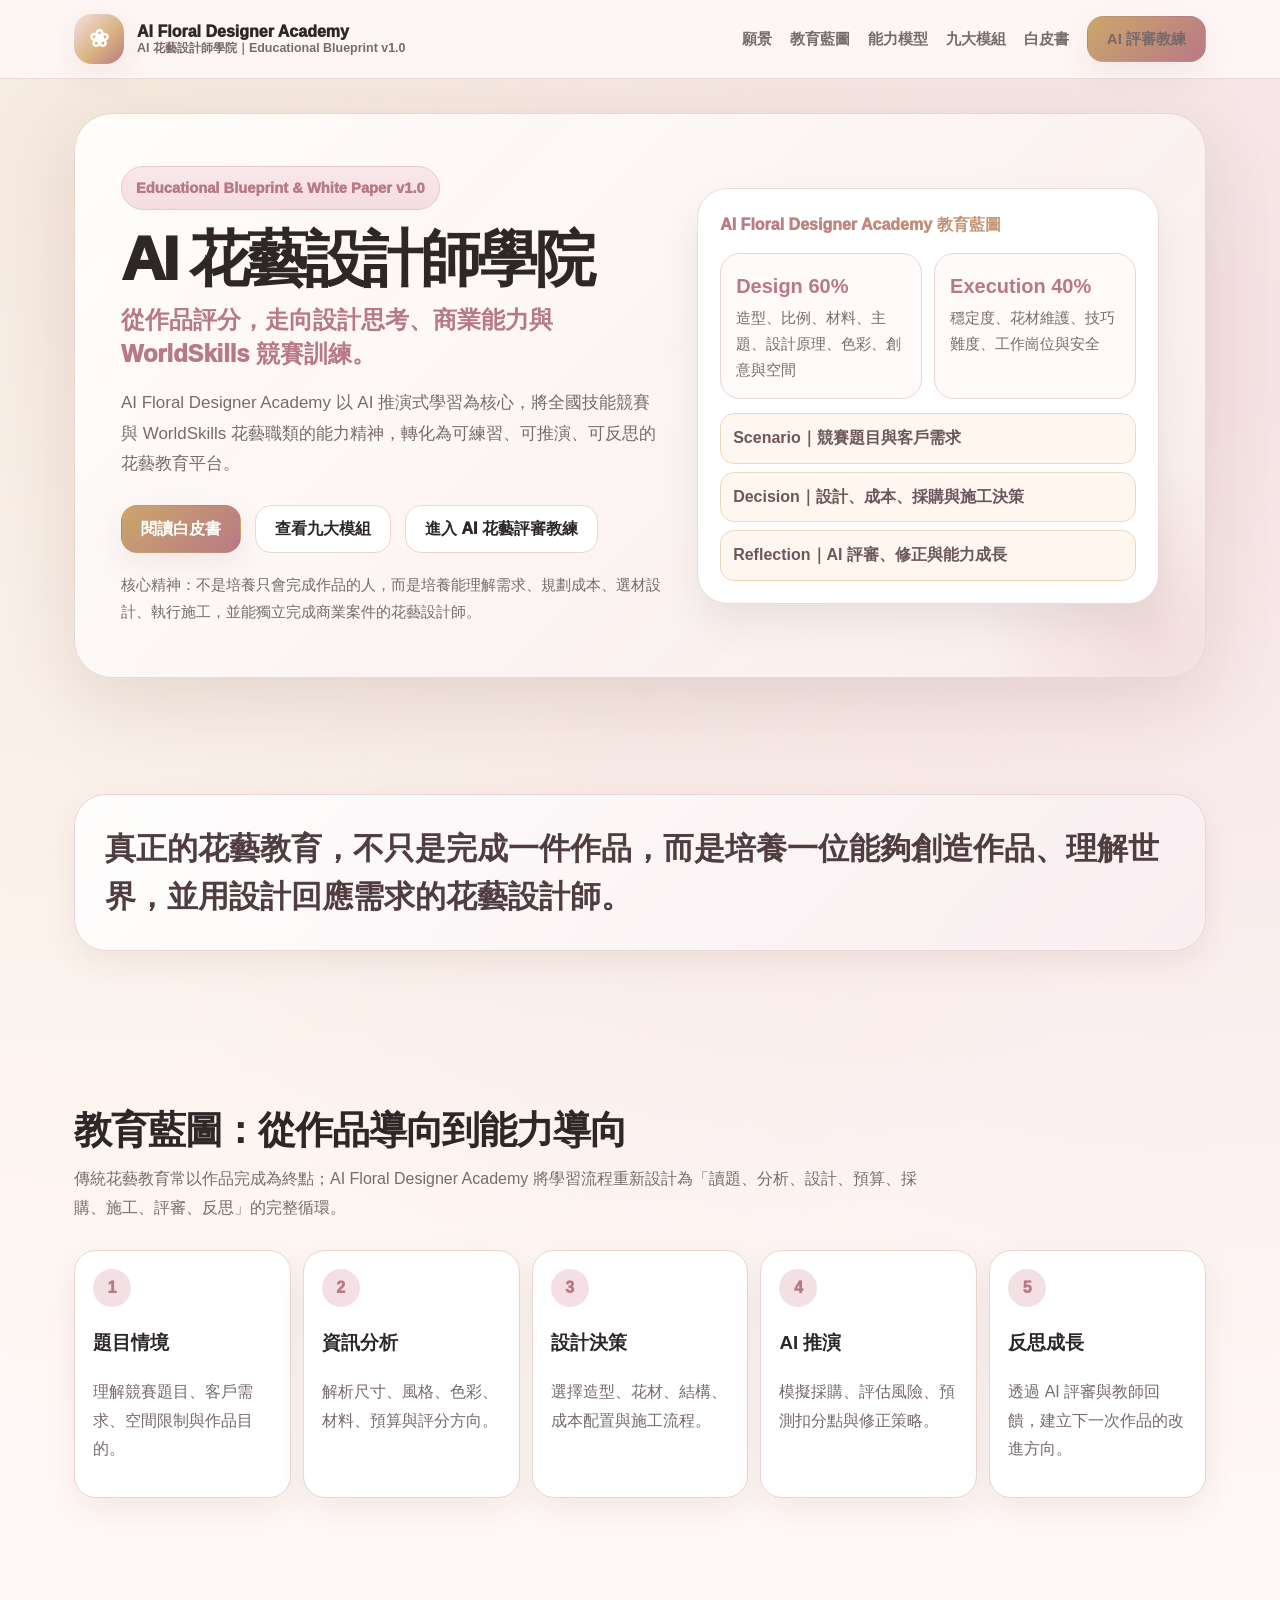
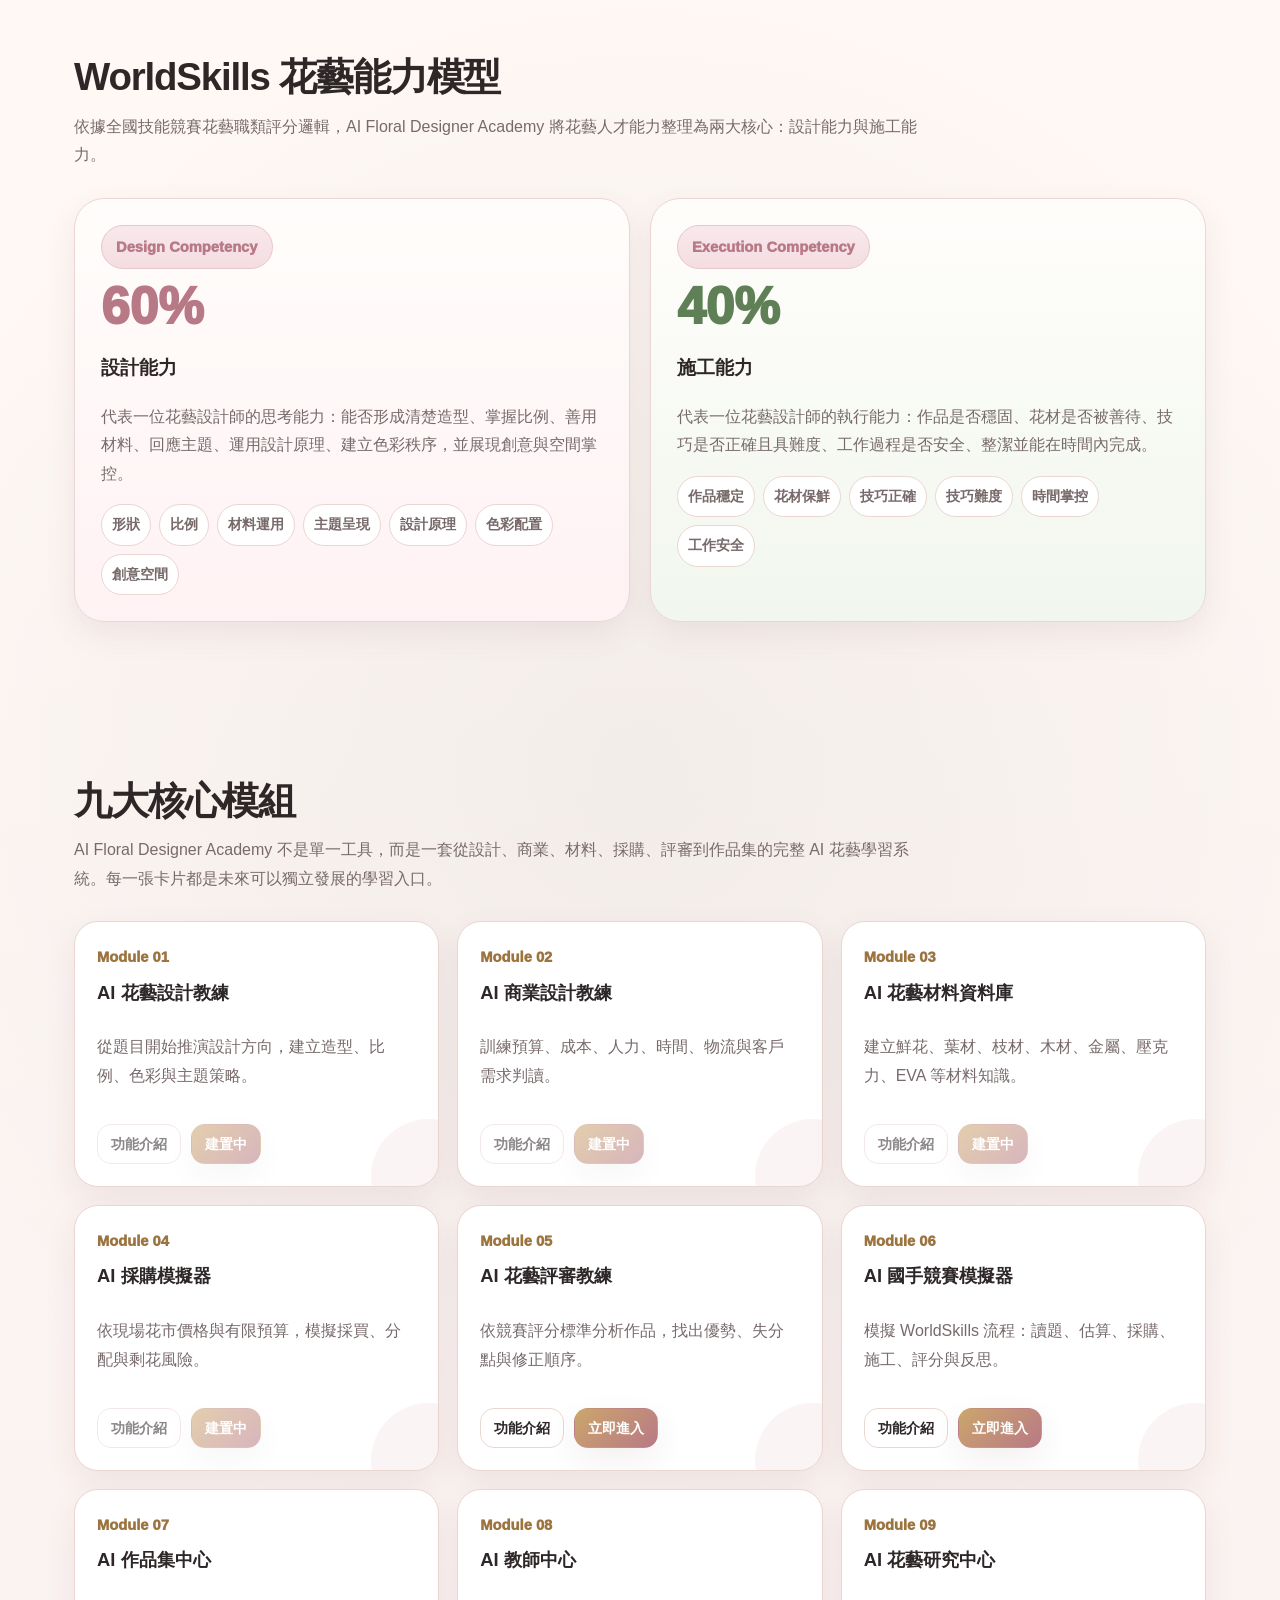
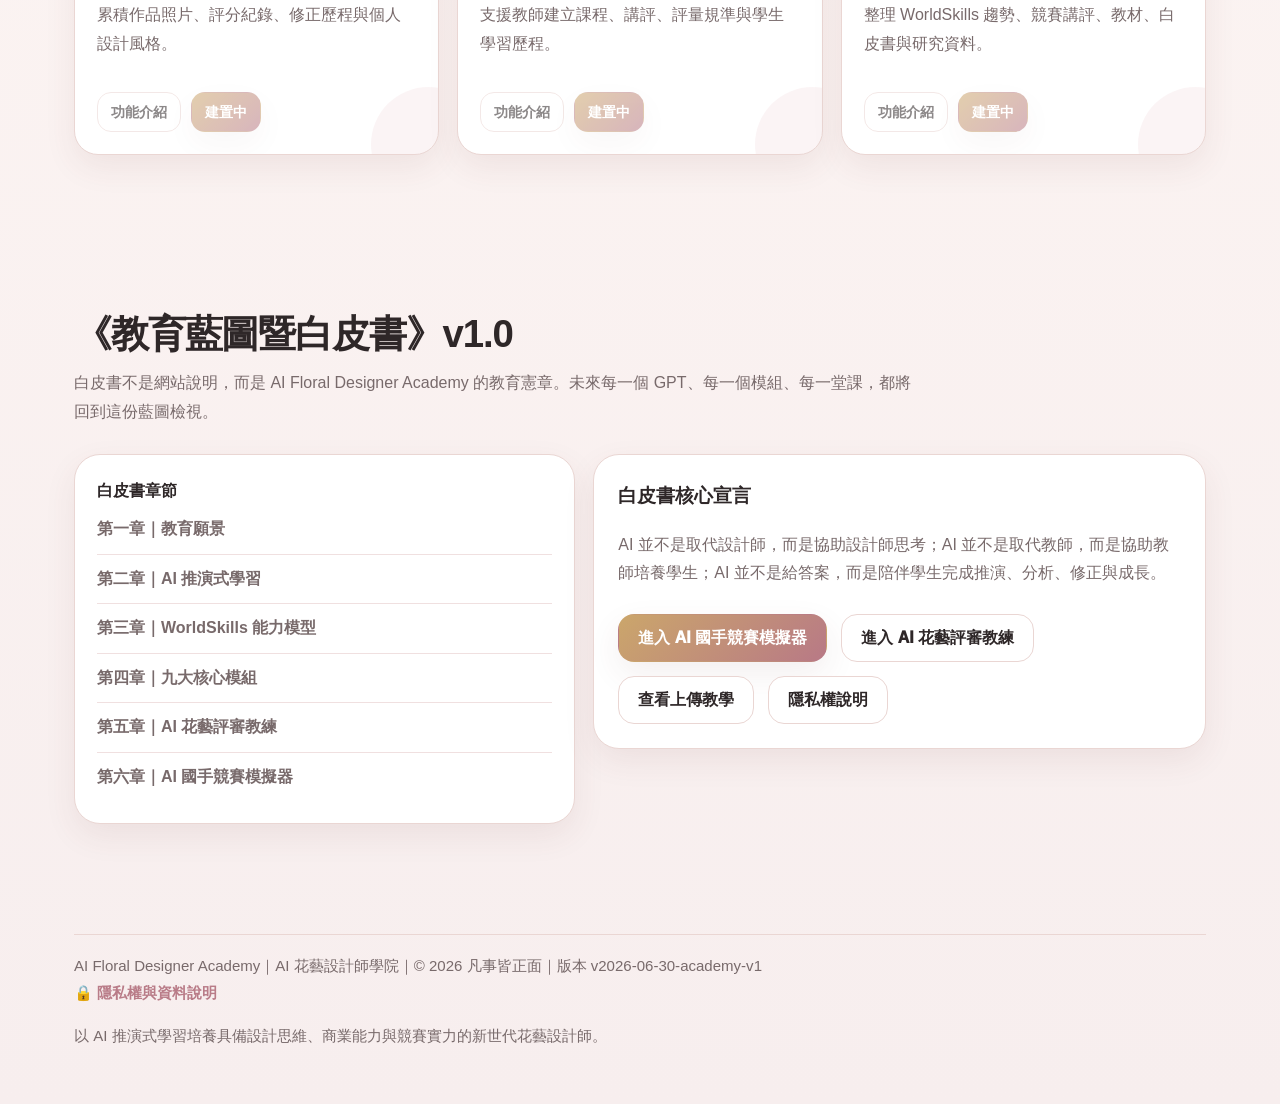
==== commit 4c52e7c8: "Add files via upload" ====
--- a/index.html
+++ b/index.html
@@ -145,10 +145,18 @@
     .step-num{width:38px;height:38px;border-radius:50%;display:grid;place-items:center;background:#f4dfe4;color:var(--rose-deep);font-weight:1000;margin-bottom:10px}
 
     .module-grid{display:grid;grid-template-columns:repeat(3,1fr);gap:18px}
-    .module-card{position:relative;background:#fff;border:1px solid var(--line);border-radius:24px;padding:22px;box-shadow:var(--shadow2);overflow:hidden}
-    .module-card::after{content:"";position:absolute;width:115px;height:115px;border-radius:50%;right:-48px;bottom:-48px;background:rgba(217,163,173,.12)}
+    .module-card{
+      position:relative;min-height:245px;display:flex;flex-direction:column;
+      background:#fff;border:1px solid var(--line);border-radius:24px;padding:22px;
+      box-shadow:var(--shadow2);overflow:hidden;transition:.18s ease;
+    }
+    .module-card:hover{transform:translateY(-3px);box-shadow:0 18px 42px rgba(96,54,49,.12)}
+    .module-card::after{content:"";position:absolute;width:115px;height:115px;border-radius:50%;right:-48px;bottom:-48px;background:rgba(217,163,173,.12);pointer-events:none}
     .module-no{font-weight:1000;color:var(--gold-deep);font-size:.92rem}
     .module-card h3{margin:6px 0 8px;font-size:1.15rem}
+    .module-actions{position:relative;z-index:1;display:flex;gap:10px;flex-wrap:wrap;margin-top:auto;padding-top:18px}
+    .module-actions .btn{padding:10px 13px;border-radius:14px;font-size:.9rem}
+    .module-link-disabled{opacity:.55;cursor:not-allowed;pointer-events:none}
 
     .whitepaper{display:grid;grid-template-columns:.9fr 1.1fr;gap:18px;align-items:start}
     .toc{background:#fff;border:1px solid var(--line);border-radius:26px;padding:22px;box-shadow:var(--shadow2)}
@@ -299,17 +307,98 @@
     <section class="section" id="modules">
       <div class="container">
         <h2 class="section-title">九大核心模組</h2>
-        <p class="section-sub">AI Floral Designer Academy 不是單一工具，而是一套從設計、商業、材料、採購、評審到作品集的完整 AI 花藝學習系統。</p>
+        <p class="section-sub">AI Floral Designer Academy 不是單一工具，而是一套從設計、商業、材料、採購、評審到作品集的完整 AI 花藝學習系統。每一張卡片都是未來可以獨立發展的學習入口。</p>
+
         <div class="module-grid">
-          <div class="module-card"><div class="module-no">Module 01</div><h3>AI 花藝設計教練</h3><p class="muted">從題目開始推演設計方向，建立造型、比例、色彩與主題策略。</p></div>
-          <div class="module-card"><div class="module-no">Module 02</div><h3>AI 商業設計教練</h3><p class="muted">訓練預算、成本、人力、時間、物流與客戶需求判讀。</p></div>
-          <div class="module-card"><div class="module-no">Module 03</div><h3>AI 花藝材料資料庫</h3><p class="muted">建立鮮花、葉材、枝材、木材、金屬、壓克力、EVA 等材料知識。</p></div>
-          <div class="module-card"><div class="module-no">Module 04</div><h3>AI 採購模擬器</h3><p class="muted">依現場花市價格與有限預算，模擬採買、分配與剩花風險。</p></div>
-          <div class="module-card"><div class="module-no">Module 05</div><h3>AI 花藝評審教練</h3><p class="muted">依競賽評分標準分析作品，找出優勢、失分點與修正順序。</p></div>
-          <div class="module-card"><div class="module-no">Module 06</div><h3>AI 國手競賽模擬器</h3><p class="muted">模擬 WorldSkills 流程：讀題、估算、採購、施工、評分與反思。</p></div>
-          <div class="module-card"><div class="module-no">Module 07</div><h3>AI 作品集中心</h3><p class="muted">累積作品照片、評分紀錄、修正歷程與個人設計風格。</p></div>
-          <div class="module-card"><div class="module-no">Module 08</div><h3>AI 教師中心</h3><p class="muted">支援教師建立課程、講評、評量規準與學生學習歷程。</p></div>
-          <div class="module-card"><div class="module-no">Module 09</div><h3>AI 花藝研究中心</h3><p class="muted">整理 WorldSkills 趨勢、競賽講評、教材、白皮書與研究資料。</p></div>
+          <div class="module-card">
+            <div class="module-no">Module 01</div>
+            <h3>AI 花藝設計教練</h3>
+            <p class="muted">從題目開始推演設計方向，建立造型、比例、色彩與主題策略。</p>
+            <div class="module-actions">
+              <a class="btn btn-secondary module-link-disabled" href="#" aria-disabled="true">功能介紹</a>
+              <a class="btn btn-primary module-link-disabled" href="#" aria-disabled="true">建置中</a>
+            </div>
+          </div>
+
+          <div class="module-card">
+            <div class="module-no">Module 02</div>
+            <h3>AI 商業設計教練</h3>
+            <p class="muted">訓練預算、成本、人力、時間、物流與客戶需求判讀。</p>
+            <div class="module-actions">
+              <a class="btn btn-secondary module-link-disabled" href="#" aria-disabled="true">功能介紹</a>
+              <a class="btn btn-primary module-link-disabled" href="#" aria-disabled="true">建置中</a>
+            </div>
+          </div>
+
+          <div class="module-card">
+            <div class="module-no">Module 03</div>
+            <h3>AI 花藝材料資料庫</h3>
+            <p class="muted">建立鮮花、葉材、枝材、木材、金屬、壓克力、EVA 等材料知識。</p>
+            <div class="module-actions">
+              <a class="btn btn-secondary module-link-disabled" href="#" aria-disabled="true">功能介紹</a>
+              <a class="btn btn-primary module-link-disabled" href="#" aria-disabled="true">建置中</a>
+            </div>
+          </div>
+
+          <div class="module-card">
+            <div class="module-no">Module 04</div>
+            <h3>AI 採購模擬器</h3>
+            <p class="muted">依現場花市價格與有限預算，模擬採買、分配與剩花風險。</p>
+            <div class="module-actions">
+              <a class="btn btn-secondary module-link-disabled" href="#" aria-disabled="true">功能介紹</a>
+              <a class="btn btn-primary module-link-disabled" href="#" aria-disabled="true">建置中</a>
+            </div>
+          </div>
+
+          <div class="module-card">
+            <div class="module-no">Module 05</div>
+            <h3>AI 花藝評審教練</h3>
+            <p class="muted">依競賽評分標準分析作品，找出優勢、失分點與修正順序。</p>
+            <div class="module-actions">
+              <a class="btn btn-secondary" href="judge.html#features">功能介紹</a>
+              <a class="btn btn-primary" href="judge.html">立即進入</a>
+            </div>
+          </div>
+
+          <div class="module-card">
+            <div class="module-no">Module 06</div>
+            <h3>AI 國手競賽模擬器</h3>
+            <p class="muted">模擬 WorldSkills 流程：讀題、估算、採購、施工、評分與反思。</p>
+            <div class="module-actions">
+              <a class="btn btn-secondary" href="competition.html#training">功能介紹</a>
+              <a class="btn btn-primary" href="competition.html">立即進入</a>
+            </div>
+          </div>
+
+          <div class="module-card">
+            <div class="module-no">Module 07</div>
+            <h3>AI 作品集中心</h3>
+            <p class="muted">累積作品照片、評分紀錄、修正歷程與個人設計風格。</p>
+            <div class="module-actions">
+              <a class="btn btn-secondary module-link-disabled" href="#" aria-disabled="true">功能介紹</a>
+              <a class="btn btn-primary module-link-disabled" href="#" aria-disabled="true">建置中</a>
+            </div>
+          </div>
+
+          <div class="module-card">
+            <div class="module-no">Module 08</div>
+            <h3>AI 教師中心</h3>
+            <p class="muted">支援教師建立課程、講評、評量規準與學生學習歷程。</p>
+            <div class="module-actions">
+              <a class="btn btn-secondary module-link-disabled" href="#" aria-disabled="true">功能介紹</a>
+              <a class="btn btn-primary module-link-disabled" href="#" aria-disabled="true">建置中</a>
+            </div>
+          </div>
+
+          <div class="module-card">
+            <div class="module-no">Module 09</div>
+            <h3>AI 花藝研究中心</h3>
+            <p class="muted">整理 WorldSkills 趨勢、競賽講評、教材、白皮書與研究資料。</p>
+            <div class="module-actions">
+              <a class="btn btn-secondary module-link-disabled" href="#" aria-disabled="true">功能介紹</a>
+              <a class="btn btn-primary module-link-disabled" href="#" aria-disabled="true">建置中</a>
+            </div>
+          </div>
         </div>
       </div>
     </section>
@@ -326,12 +415,14 @@
             <a href="#competency">第三章｜WorldSkills 能力模型</a>
             <a href="#modules">第四章｜九大核心模組</a>
             <a href="judge.html">第五章｜AI 花藝評審教練</a>
+            <a href="competition.html">第六章｜AI 國手競賽模擬器</a>
           </div>
           <div class="paper-card">
             <h3>白皮書核心宣言</h3>
             <p class="muted">AI 並不是取代設計師，而是協助設計師思考；AI 並不是取代教師，而是協助教師培養學生；AI 並不是給答案，而是陪伴學生完成推演、分析、修正與成長。</p>
             <div class="cta-row">
-              <a class="btn btn-primary" href="judge.html">進入 AI 花藝評審教練</a>
+              <a class="btn btn-primary" href="competition.html">進入 AI 國手競賽模擬器</a>
+              <a class="btn btn-secondary" href="judge.html">進入 AI 花藝評審教練</a>
               <a class="btn btn-secondary" href="upload-guide.html">查看上傳教學</a>
               <a class="btn btn-secondary" href="privacy.html">隱私權說明</a>
             </div>
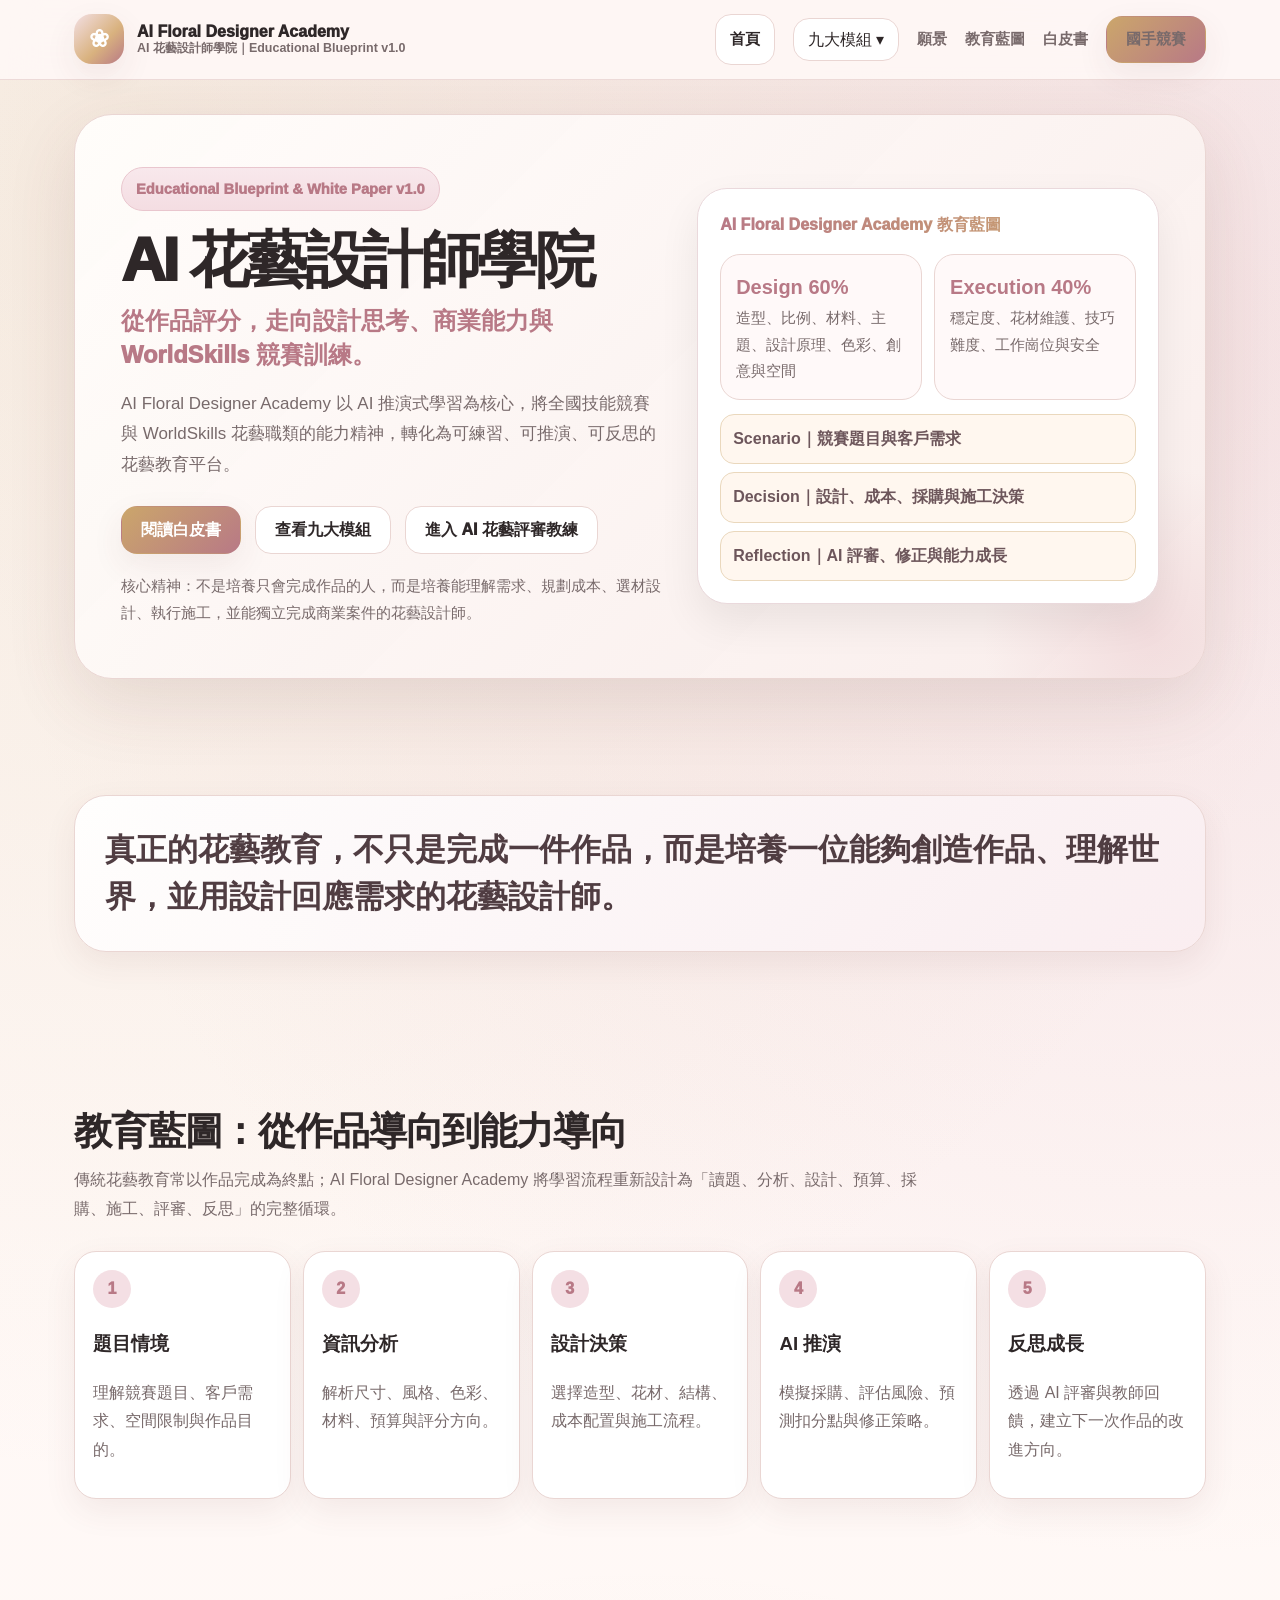
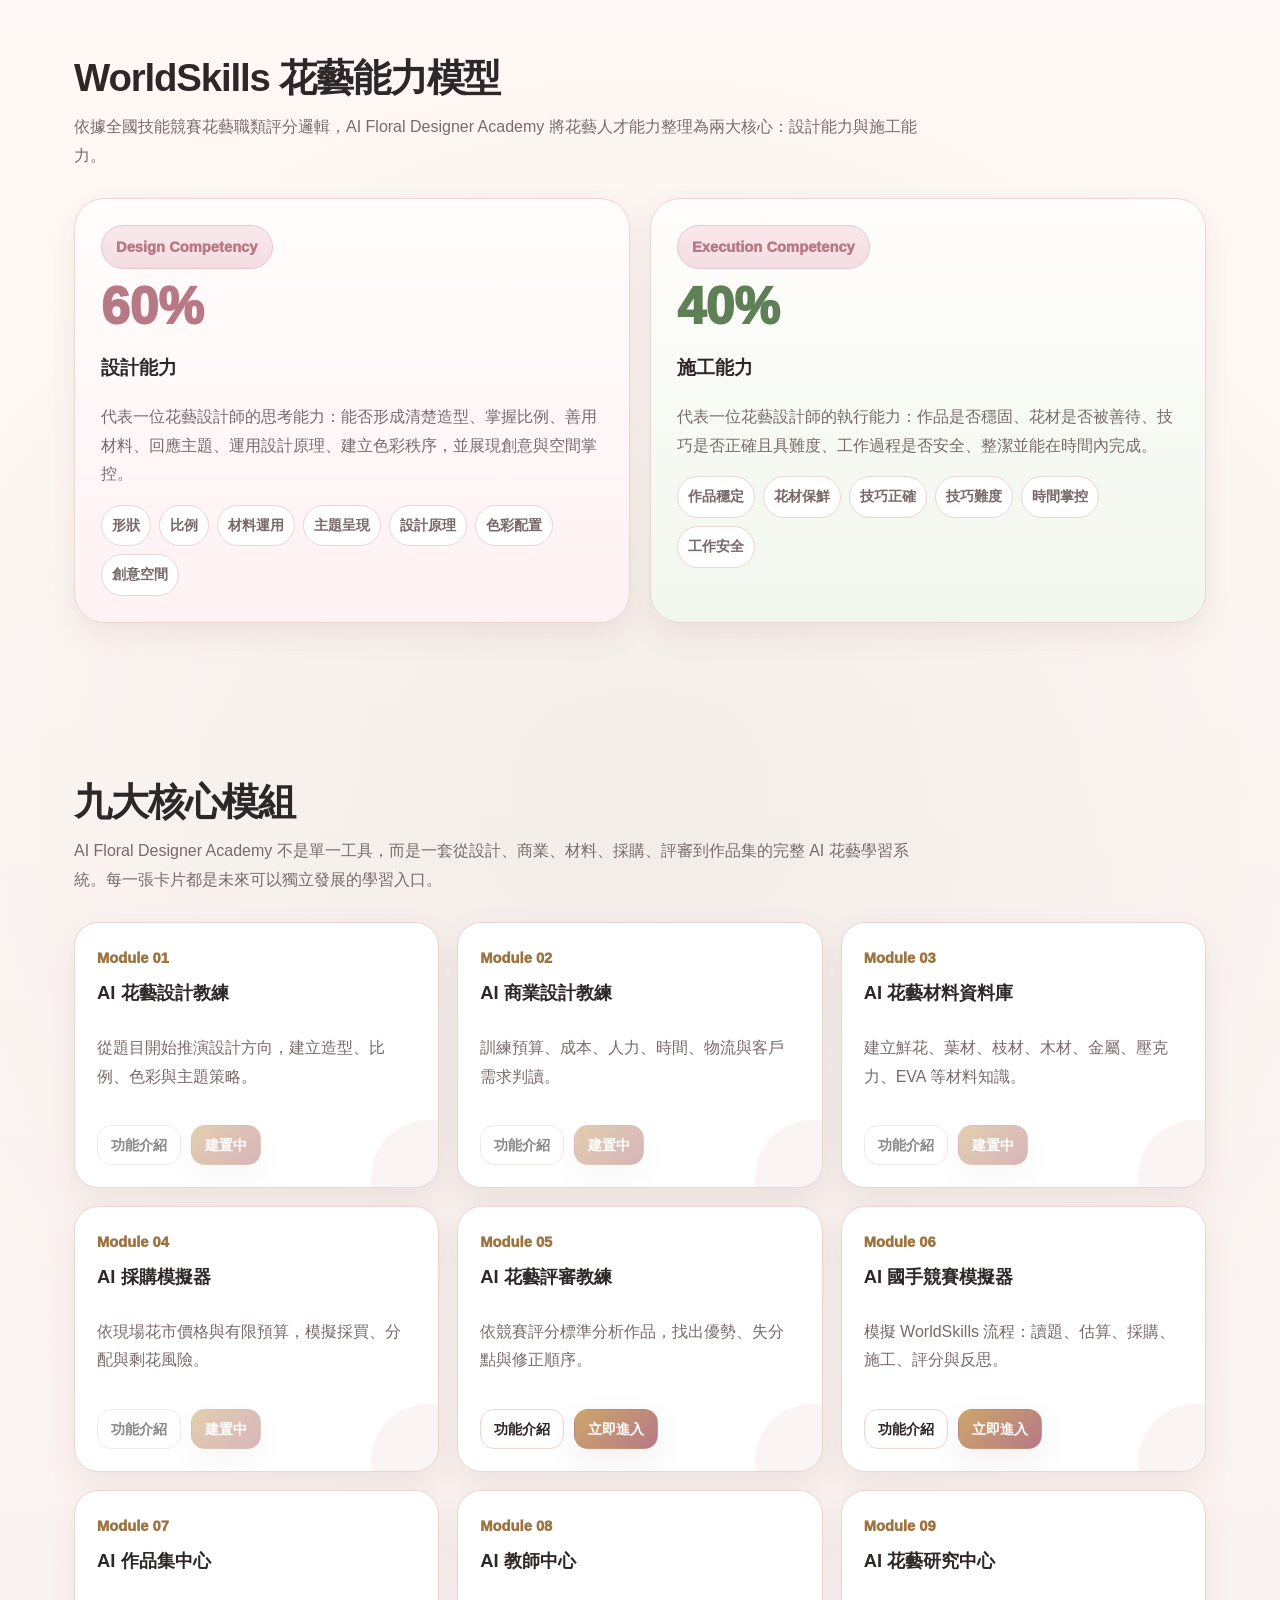
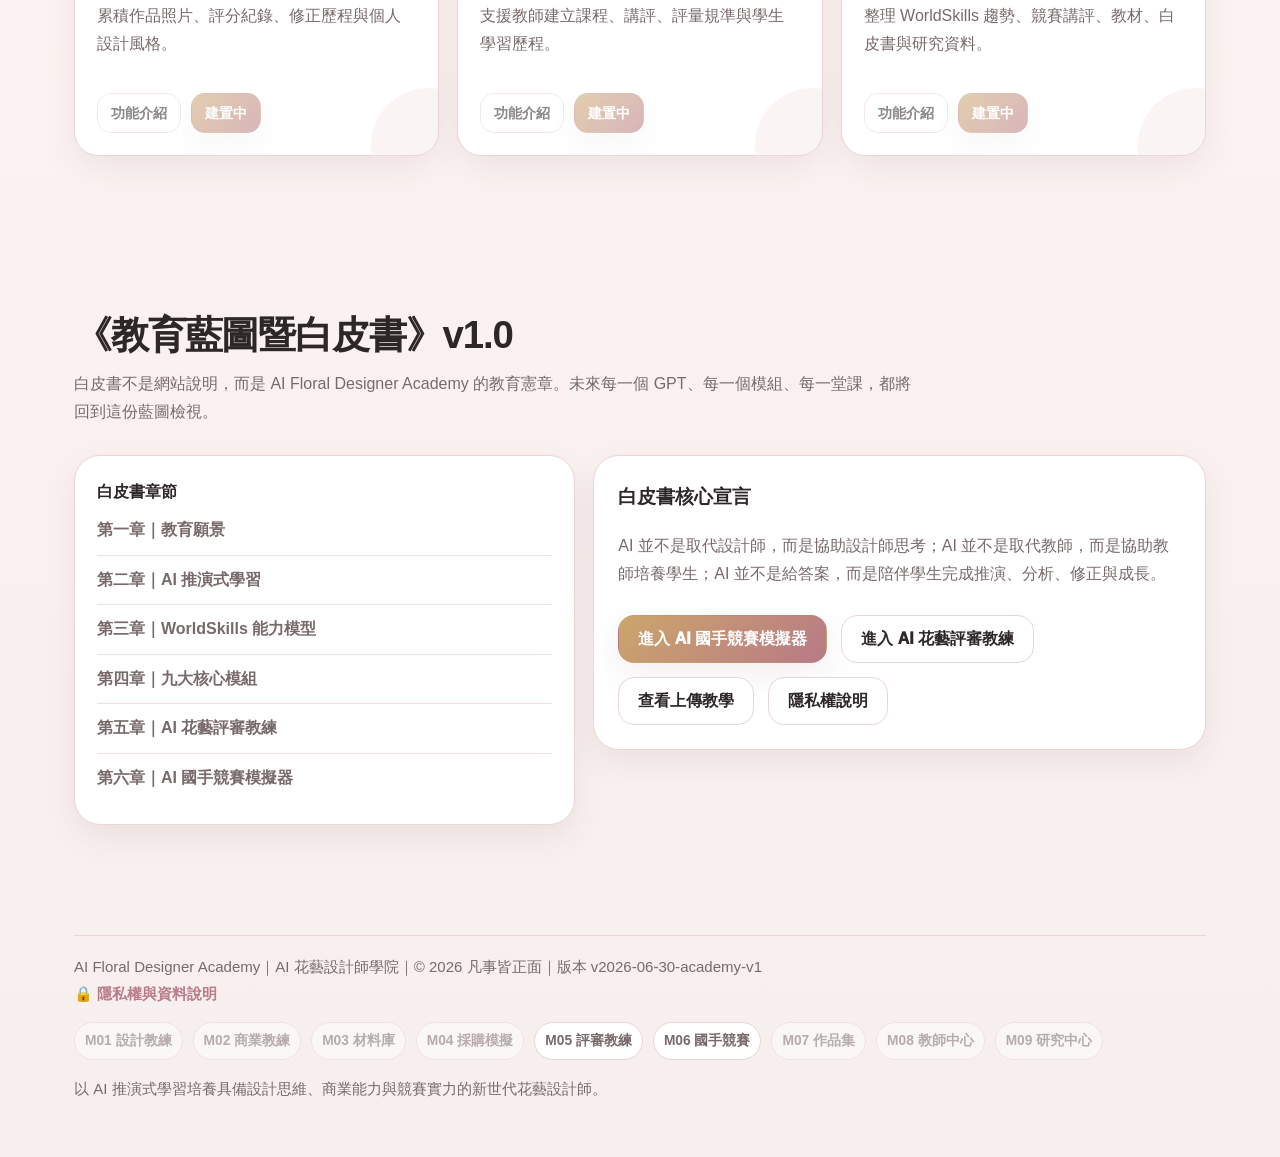
==== commit 2bb40635: "Add files via upload" ====
--- a/index.html
+++ b/index.html
@@ -186,6 +186,38 @@
       .cta-row{flex-direction:column}
       .section{padding:58px 0}
     }
+
+    .module-menu{position:relative}
+    .module-menu-button{
+      border:1px solid var(--line);background:#fff;color:var(--ink);
+      border-radius:16px;padding:11px 14px;font-weight:1000;cursor:pointer;
+      font:inherit;line-height:1.2;
+    }
+    .module-dropdown{
+      position:absolute;right:0;top:calc(100% + 10px);width:320px;
+      background:#fff;border:1px solid var(--line);border-radius:22px;
+      box-shadow:var(--shadow2);padding:10px;display:none;z-index:100;
+    }
+    .module-menu:hover .module-dropdown,
+    .module-menu:focus-within .module-dropdown{display:grid;gap:6px}
+    .module-dropdown a,.module-dropdown span{
+      display:block;padding:10px 12px;border-radius:14px;font-weight:900;
+      color:var(--muted);font-size:.92rem;
+    }
+    .module-dropdown a:hover{background:var(--soft);color:var(--ink)}
+    .module-dropdown span{opacity:.52}
+    .home-button{background:#fff;border:1px solid var(--line);border-radius:16px;padding:11px 14px;color:var(--ink)!important}
+    .footer-modules{display:flex;gap:10px;flex-wrap:wrap;margin-top:14px}
+    .footer-modules a,.footer-modules span{
+      border:1px solid var(--line);border-radius:999px;padding:6px 10px;
+      background:#fff;color:var(--muted);font-weight:850;font-size:.86rem;
+    }
+    .footer-modules span{opacity:.5}
+    @media (max-width:640px){
+      .module-dropdown{position:static;width:100%;margin-top:8px}
+      .module-menu,.module-menu-button{width:100%}
+    }
+
   </style>
 
   <script type="application/ld+json">
@@ -210,12 +242,23 @@
         </div>
       </a>
       <div class="nav-links">
-        <a href="#vision">願景</a>
-        <a href="#blueprint">教育藍圖</a>
-        <a href="#competency">能力模型</a>
-        <a href="#modules">九大模組</a>
-        <a href="#whitepaper">白皮書</a>
-        <a class="btn btn-primary" href="judge.html">AI 評審教練</a>
+
+        <a class="home-button" href="index.html">首頁</a>
+        <div class="module-menu">
+          <button class="module-menu-button" type="button">九大模組 ▾</button>
+          <div class="module-dropdown" aria-label="九大模組入口">
+            <span>Module 01｜AI 花藝設計教練（建置中）</span>
+            <span>Module 02｜AI 商業設計教練（建置中）</span>
+            <span>Module 03｜AI 花藝材料資料庫（建置中）</span>
+            <span>Module 04｜AI 採購模擬器（建置中）</span>
+            <a href="judge.html">Module 05｜AI 花藝評審教練</a>
+            <a href="competition.html">Module 06｜AI 國手競賽模擬器</a>
+            <span>Module 07｜AI 作品集中心（建置中）</span>
+            <span>Module 08｜AI 教師中心（建置中）</span>
+            <span>Module 09｜AI 花藝研究中心（建置中）</span>
+          </div>
+        </div>
+        <a href="#vision">願景</a><a href="#blueprint">教育藍圖</a><a href="#whitepaper">白皮書</a><a class="btn btn-primary" href="competition.html">國手競賽</a>
       </div>
     </div>
   </nav>
@@ -435,7 +478,13 @@
   <footer class="footer">
     <div class="container">
       <div class="footer-line">
-        <div>AI Floral Designer Academy｜AI 花藝設計師學院｜© 2026 凡事皆正面｜版本 v2026-06-30-academy-v1<br><a href="privacy.html" style="color:#b97c88;font-weight:900;">🔒 隱私權與資料說明</a></div>
+        <div>AI Floral Designer Academy｜AI 花藝設計師學院｜© 2026 凡事皆正面｜版本 v2026-06-30-academy-v1<br><a href="privacy.html" style="color:#b97c88;font-weight:900;">🔒 隱私權與資料說明</a>
+          <div class="footer-modules" aria-label="九大模組快速入口">
+            <span>M01 設計教練</span><span>M02 商業教練</span><span>M03 材料庫</span><span>M04 採購模擬</span>
+            <a href="judge.html">M05 評審教練</a><a href="competition.html">M06 國手競賽</a>
+            <span>M07 作品集</span><span>M08 教師中心</span><span>M09 研究中心</span>
+          </div>
+</div>
         <div>以 AI 推演式學習培養具備設計思維、商業能力與競賽實力的新世代花藝設計師。</div>
       </div>
     </div>
